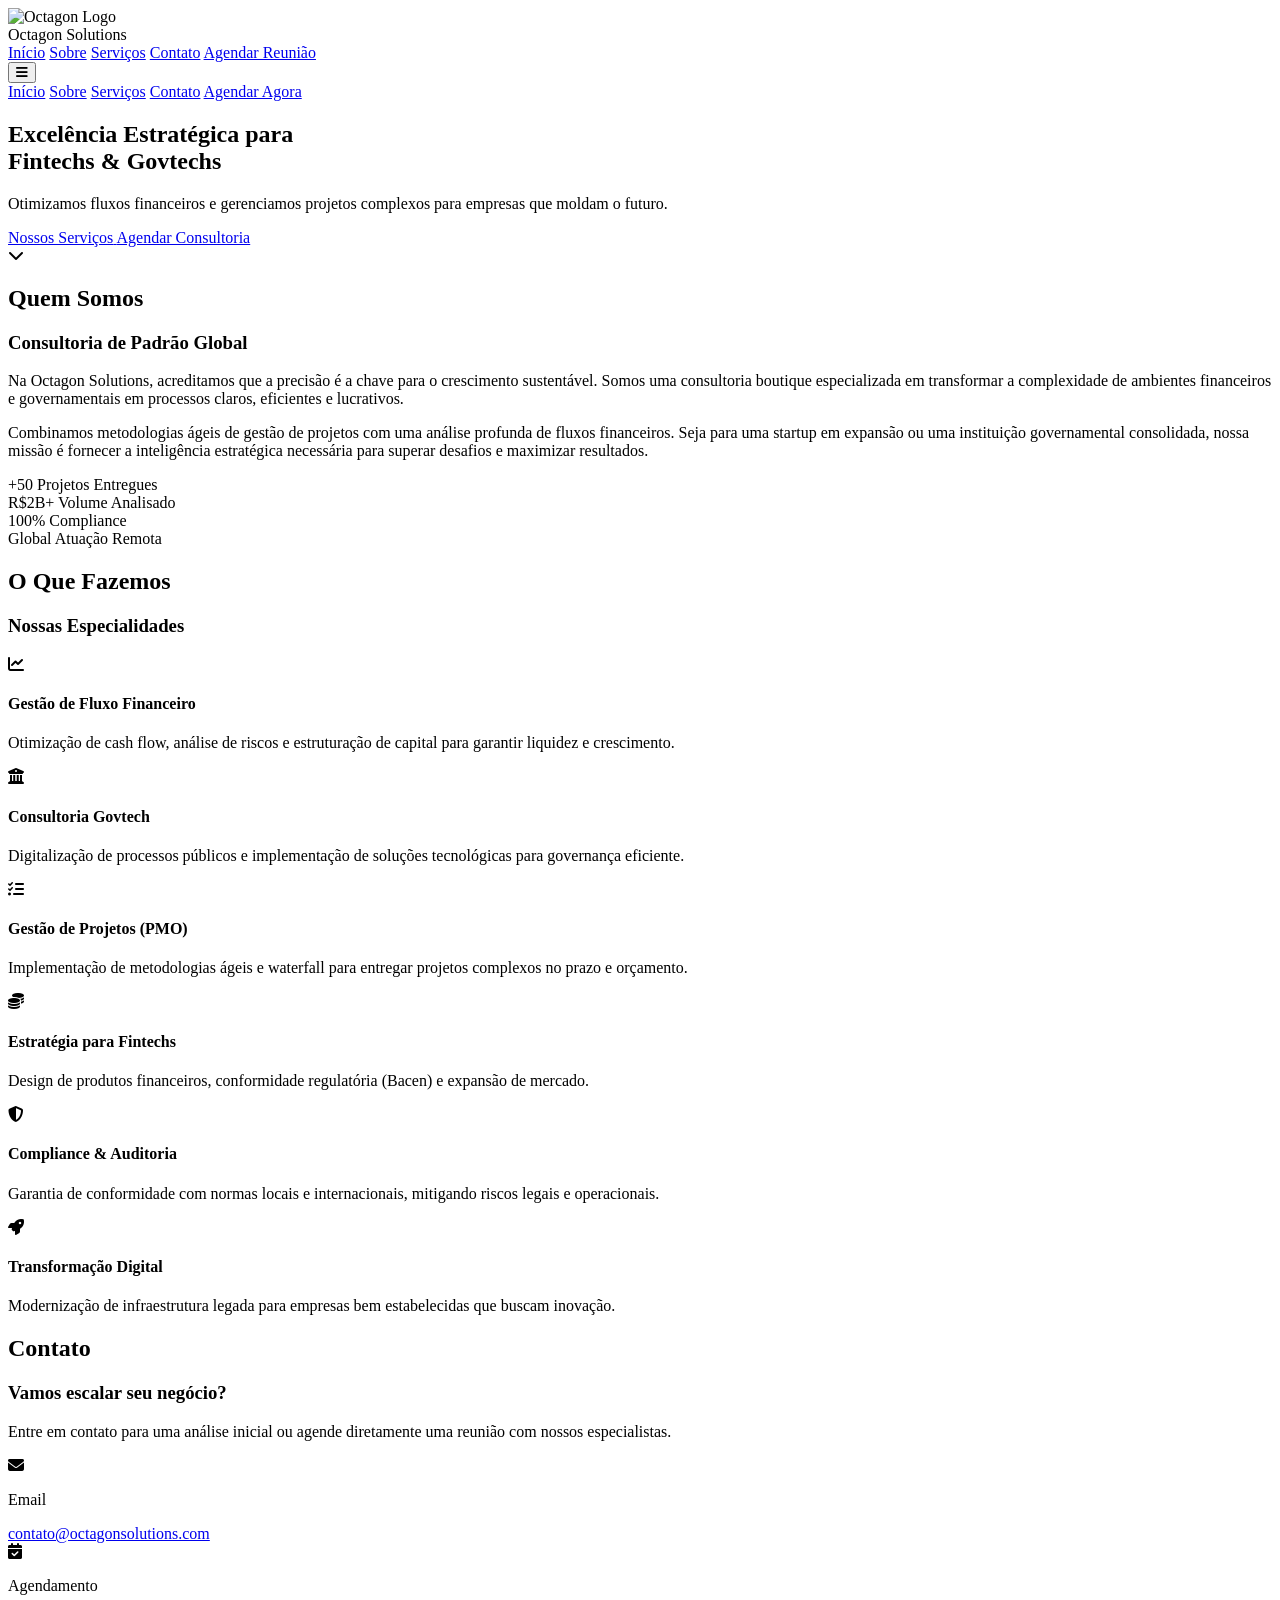
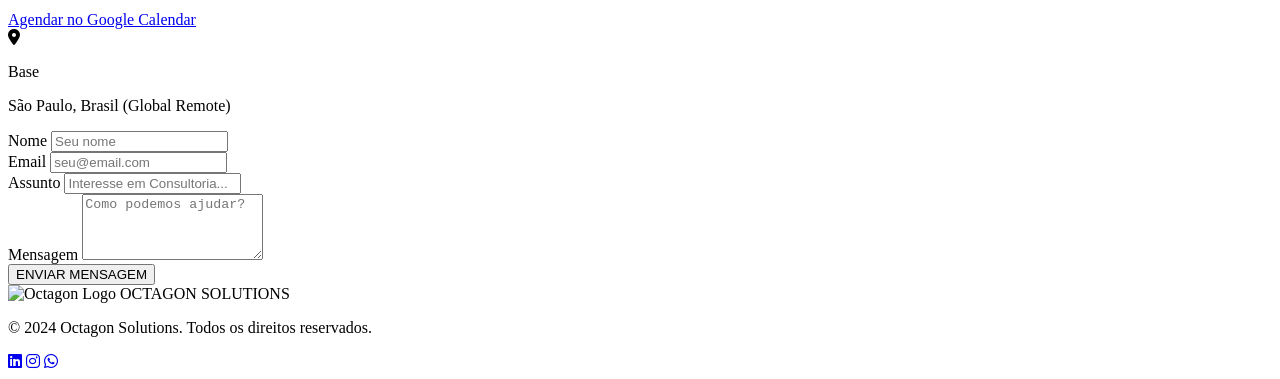
==== index.html @ 490d66a2 "feat: Initial commit - Octagon Solutions Premium Refactor" ====
<!DOCTYPE html>
<html lang="pt-br" class="scroll-smooth">

<head>
    <meta charset="UTF-8">
    <meta name="viewport" content="width=device-width, initial-scale=1.0">
    <meta name="description"
        content="Octagon Solutions - Consultoria de Elite para Fintechs e Govtechs. Otimização de fluxos financeiros e gestão de projetos complexos.">
    <meta name="theme-color" content="#Cca348">

    <title>Octagon Solutions | Consultoria de Elite</title>

    <!-- Fonts -->
    <link rel="preconnect" href="https://fonts.googleapis.com">
    <link rel="preconnect" href="https://fonts.gstatic.com" crossorigin>
    <link href="https://fonts.googleapis.com/css2?family=Inter:wght@300;400;500;600;700&display=swap" rel="stylesheet">

    <!-- Icons -->
    <link rel="stylesheet" href="https://cdnjs.cloudflare.com/ajax/libs/font-awesome/6.4.0/css/all.min.css">

    <!-- Custom CSS -->
    <link rel="stylesheet" href="style.css">

    <!-- Tailwind Config & Main Script -->
    <script src="https://cdn.tailwindcss.com"></script>
    <script>
        tailwind.config = {
            theme: {
                extend: {
                    colors: {
                        'brand-gold': '#Cca348',
                        'brand-gold-dark': '#997b36',
                        'brand-black': '#050505',
                        'brand-dark': '#121212',
                        'brand-gray': '#F3F4F6',
                    },
                    fontFamily: {
                        sans: ['Inter', 'sans-serif'],
                    },
                    backgroundImage: {
                        'octagon-pattern': "url(\"data:image/svg+xml,%3Csvg width='60' height='60' viewBox='0 0 60 60' xmlns='http://www.w3.org/2000/svg'%3E%3Cg fill='none' fill-rule='evenodd'%3E%3Cg fill='%23Cca348' fill-opacity='0.05'%3E%3Cpath d='M36 34v-4h-2v4h-4v2h4v4h2v-4h4v-2h-4zm0-30V0h-2v4h-4v2h4v4h2V6h4V4h-4zM6 34v-4H4v4H0v2h4v4h2v-4h4v-2H6zM6 4V0H4v4H0v2h4v4h2V6h4V4H6z'/%3E%3C/g%3E%3C/g%3E%3C/svg%3E\")",
                        'gradient-radial': 'radial-gradient(var(--tw-gradient-stops))',
                    },
                    animation: {
                        'float': 'float 6s ease-in-out infinite',
                    },
                    keyframes: {
                        float: {
                            '0%, 100%': { transform: 'translateY(0)' },
                            '50%': { transform: 'translateY(-20px)' },
                        }
                    }
                }
            }
        }
    </script>
    <script src="script.js"></script>
</head>

<body class="font-sans text-gray-800 antialiased selection:bg-brand-gold selection:text-white bg-brand-black">

    <!-- Navigation -->
    <nav
        class="fixed w-full z-50 bg-brand-black/95 backdrop-blur-sm border-b border-white/10 transition-all duration-300">
        <div class="max-w-7xl mx-auto px-4 sm:px-6 lg:px-8">
            <div class="flex justify-between items-center h-20">
                <!-- Logo -->
                <div class="flex-shrink-0 flex items-center gap-3 group cursor-pointer">
                    <img src="https://i.ibb.co/TDycYHwD/icon.png" alt="Octagon Logo"
                        class="h-10 w-auto transition-transform duration-300 group-hover:rotate-12">
                    <div class="flex flex-col">
                        <span class="text-white font-bold text-xl tracking-wider uppercase">Octagon</span>
                        <span class="text-brand-gold text-xs tracking-[0.3em] uppercase">Solutions</span>
                    </div>
                </div>

                <!-- Desktop Menu -->
                <div class="hidden md:flex items-center space-x-8">
                    <a href="#home"
                        class="text-gray-300 hover:text-brand-gold transition-colors text-sm font-medium uppercase tracking-wide">Início</a>
                    <a href="#about"
                        class="text-gray-300 hover:text-brand-gold transition-colors text-sm font-medium uppercase tracking-wide">Sobre</a>
                    <a href="#services"
                        class="text-gray-300 hover:text-brand-gold transition-colors text-sm font-medium uppercase tracking-wide">Serviços</a>
                    <a href="#contact"
                        class="text-gray-300 hover:text-brand-gold transition-colors text-sm font-medium uppercase tracking-wide">Contato</a>

                    <a href="https://calendar.google.com" target="_blank"
                        class="bg-brand-gold hover:bg-white hover:text-brand-black text-brand-black font-bold py-2 px-6 transition-all duration-300 transform hover:-translate-y-0.5 shadow-[0_0_10px_rgba(204,163,72,0.2)]">
                        Agendar Reunião
                    </a>
                </div>

                <!-- Mobile Menu Button -->
                <div class="md:hidden flex items-center">
                    <button id="btn-mobile-menu"
                        class="text-white hover:text-brand-gold focus:outline-none transition-colors">
                        <i class="fa-solid fa-bars text-2xl"></i>
                    </button>
                </div>
            </div>
        </div>

        <!-- Mobile Menu -->
        <div id="mobile-menu"
            class="hidden md:hidden bg-brand-dark border-t border-gray-800 absolute w-full left-0 top-20 shadow-2xl">
            <div class="px-4 pt-4 pb-6 space-y-2">
                <a href="#home"
                    class="block px-3 py-3 text-white hover:text-brand-gold hover:bg-brand-black/50 rounded transition-colors uppercase text-sm tracking-wide">Início</a>
                <a href="#about"
                    class="block px-3 py-3 text-white hover:text-brand-gold hover:bg-brand-black/50 rounded transition-colors uppercase text-sm tracking-wide">Sobre</a>
                <a href="#services"
                    class="block px-3 py-3 text-white hover:text-brand-gold hover:bg-brand-black/50 rounded transition-colors uppercase text-sm tracking-wide">Serviços</a>
                <a href="#contact"
                    class="block px-3 py-3 text-white hover:text-brand-gold hover:bg-brand-black/50 rounded transition-colors uppercase text-sm tracking-wide">Contato</a>
                <a href="https://calendar.google.com"
                    class="block w-full text-center mt-4 bg-brand-gold text-brand-black font-bold py-3 px-4 hover:bg-white transition-colors">Agendar
                    Agora</a>
            </div>
        </div>
    </nav>

    <!-- Hero Section -->
    <section id="home" class="relative h-screen flex items-center justify-center bg-brand-black overflow-hidden">
        <!-- Background Elements -->
        <div class="absolute top-0 right-0 w-1/2 h-full bg-gradient-to-l from-brand-dark to-transparent opacity-60">
        </div>
        <div
            class="absolute -bottom-20 -left-20 w-96 h-96 bg-brand-gold rounded-full opacity-10 blur-[100px] animate-pulse">
        </div>

        <!-- Animated 3D element hint (Abstract) -->
        <div
            class="absolute top-1/4 right-[10%] w-64 h-64 border border-brand-gold/20 rounded-full animate-float hidden lg:block backdrop-blur-sm">
        </div>

        <div class="relative z-10 max-w-7xl mx-auto px-4 sm:px-6 lg:px-8 text-center fade-in-up">
            <h1 class="text-4xl md:text-6xl lg:text-7xl font-bold text-white mb-6 tracking-tight leading-tight">
                Excelência Estratégica para <br>
                <span
                    class="text-transparent bg-clip-text bg-gradient-to-r from-brand-gold via-yellow-200 to-brand-gold">Fintechs
                    & Govtechs</span>
            </h1>
            <p class="mt-4 text-xl text-gray-400 max-w-3xl mx-auto mb-10 font-light fade-in-up delay-100">
                Otimizamos fluxos financeiros e gerenciamos projetos complexos para empresas que moldam o futuro.
            </p>
            <div class="flex flex-col sm:flex-row justify-center gap-4 fade-in-up delay-200">
                <a href="#services"
                    class="group border border-brand-gold text-brand-gold hover:bg-brand-gold hover:text-brand-black py-3 px-8 text-lg font-medium transition-all duration-300">
                    <span class="group-hover:translate-x-1 inline-block transition-transform">Nossos Serviços</span>
                </a>
                <a href="https://calendar.google.com" target="_blank"
                    class="bg-brand-gold text-brand-black hover:bg-white py-3 px-8 text-lg font-bold transition-all duration-300 shadow-[0_0_20px_rgba(204,163,72,0.3)] hover:shadow-[0_0_30px_rgba(204,163,72,0.5)]">
                    Agendar Consultoria
                </a>
            </div>
        </div>

        <div class="absolute bottom-10 left-1/2 transform -translate-x-1/2 animate-bounce text-brand-gold cursor-pointer"
            onclick="document.getElementById('about').scrollIntoView({behavior: 'smooth'})">
            <i class="fa-solid fa-chevron-down text-2xl"></i>
        </div>
    </section>

    <!-- About Section -->
    <section id="about" class="py-24 bg-white relative">
        <!-- Decorative subtle pattern -->
        <div class="absolute top-0 left-0 w-full h-20 bg-gradient-to-b from-brand-black to-transparent opacity-5"></div>

        <div class="max-w-4xl mx-auto px-4 sm:px-6 lg:px-8 text-center">
            <div class="fade-in-up">
                <h2 class="text-brand-gold-dark font-bold tracking-widest uppercase text-sm mb-2">Quem Somos</h2>
                <h3 class="text-3xl md:text-4xl font-bold text-brand-black mb-8">Consultoria de Padrão Global</h3>
                <div class="w-24 h-1.5 bg-brand-gold mx-auto mb-10"></div>
            </div>

            <div class="fade-in-up delay-100 space-y-6">
                <p class="text-lg text-gray-600 leading-relaxed">
                    Na <span class="font-bold text-brand-black">Octagon Solutions</span>, acreditamos que a precisão é a
                    chave para o crescimento sustentável. Somos uma consultoria boutique especializada em transformar a
                    complexidade de ambientes financeiros e governamentais em processos claros, eficientes e lucrativos.
                </p>
                <p class="text-lg text-gray-600 leading-relaxed">
                    Combinamos metodologias ágeis de gestão de projetos com uma análise profunda de fluxos financeiros.
                    Seja para uma startup em expansão ou uma instituição governamental consolidada, nossa missão é
                    fornecer a inteligência estratégica necessária para superar desafios e maximizar resultados.
                </p>
            </div>

            <!-- Trust badges/stats (Added for premium feel) -->
            <div
                class="grid grid-cols-2 md:grid-cols-4 gap-8 mt-16 pt-10 border-t border-gray-100 fade-in-up delay-200">
                <div>
                    <span class="block text-4xl font-bold text-brand-gold">+50</span>
                    <span class="text-xs font-bold text-gray-500 uppercase">Projetos Entregues</span>
                </div>
                <div>
                    <span class="block text-4xl font-bold text-brand-gold">R$2B+</span>
                    <span class="text-xs font-bold text-gray-500 uppercase">Volume Analisado</span>
                </div>
                <div>
                    <span class="block text-4xl font-bold text-brand-gold">100%</span>
                    <span class="text-xs font-bold text-gray-500 uppercase">Compliance</span>
                </div>
                <div>
                    <span class="block text-4xl font-bold text-brand-gold">Global</span>
                    <span class="text-xs font-bold text-gray-500 uppercase">Atuação Remota</span>
                </div>
            </div>
        </div>
    </section>

    <!-- Services Section -->
    <section id="services" class="py-24 bg-brand-dark bg-octagon-pattern">
        <div class="max-w-7xl mx-auto px-4 sm:px-6 lg:px-8">
            <div class="text-center mb-16 fade-in-up">
                <h2 class="text-brand-gold font-bold tracking-widest uppercase text-sm mb-2">O Que Fazemos</h2>
                <h3 class="text-3xl md:text-4xl font-bold text-white">Nossas Especialidades</h3>
            </div>

            <div class="grid grid-cols-1 md:grid-cols-2 lg:grid-cols-3 gap-8">
                <!-- Service Cards -->
                <div
                    class="group bg-brand-black border border-gray-800 hover:border-brand-gold p-8 transition-all duration-300 hover:shadow-xl hover:shadow-brand-gold/10 fade-in-up delay-100">
                    <div class="flex items-start gap-6">
                        <div class="text-brand-gold text-3xl group-hover:scale-110 transition-transform duration-300">
                            <i class="fa-solid fa-chart-line"></i>
                        </div>
                        <div>
                            <h4 class="text-xl font-bold text-white mb-2 group-hover:text-brand-gold transition-colors">
                                Gestão de Fluxo Financeiro</h4>
                            <p class="text-gray-400 text-sm leading-relaxed">Otimização de cash flow, análise de riscos
                                e estruturação de capital para garantir liquidez e crescimento.</p>
                        </div>
                    </div>
                </div>

                <div
                    class="group bg-brand-black border border-gray-800 hover:border-brand-gold p-8 transition-all duration-300 hover:shadow-xl hover:shadow-brand-gold/10 fade-in-up delay-100">
                    <div class="flex items-start gap-6">
                        <div class="text-brand-gold text-3xl group-hover:scale-110 transition-transform duration-300">
                            <i class="fa-solid fa-building-columns"></i>
                        </div>
                        <div>
                            <h4 class="text-xl font-bold text-white mb-2 group-hover:text-brand-gold transition-colors">
                                Consultoria Govtech</h4>
                            <p class="text-gray-400 text-sm leading-relaxed">Digitalização de processos públicos e
                                implementação de soluções tecnológicas para governança eficiente.</p>
                        </div>
                    </div>
                </div>

                <div
                    class="group bg-brand-black border border-gray-800 hover:border-brand-gold p-8 transition-all duration-300 hover:shadow-xl hover:shadow-brand-gold/10 fade-in-up delay-200">
                    <div class="flex items-start gap-6">
                        <div class="text-brand-gold text-3xl group-hover:scale-110 transition-transform duration-300">
                            <i class="fa-solid fa-list-check"></i>
                        </div>
                        <div>
                            <h4 class="text-xl font-bold text-white mb-2 group-hover:text-brand-gold transition-colors">
                                Gestão de Projetos (PMO)</h4>
                            <p class="text-gray-400 text-sm leading-relaxed">Implementação de metodologias ágeis e
                                waterfall para entregar projetos complexos no prazo e orçamento.</p>
                        </div>
                    </div>
                </div>

                <div
                    class="group bg-brand-black border border-gray-800 hover:border-brand-gold p-8 transition-all duration-300 hover:shadow-xl hover:shadow-brand-gold/10 fade-in-up delay-200">
                    <div class="flex items-start gap-6">
                        <div class="text-brand-gold text-3xl group-hover:scale-110 transition-transform duration-300">
                            <i class="fa-solid fa-coins"></i>
                        </div>
                        <div>
                            <h4 class="text-xl font-bold text-white mb-2 group-hover:text-brand-gold transition-colors">
                                Estratégia para Fintechs</h4>
                            <p class="text-gray-400 text-sm leading-relaxed">Design de produtos financeiros,
                                conformidade regulatória (Bacen) e expansão de mercado.</p>
                        </div>
                    </div>
                </div>

                <div
                    class="group bg-brand-black border border-gray-800 hover:border-brand-gold p-8 transition-all duration-300 hover:shadow-xl hover:shadow-brand-gold/10 fade-in-up delay-300">
                    <div class="flex items-start gap-6">
                        <div class="text-brand-gold text-3xl group-hover:scale-110 transition-transform duration-300">
                            <i class="fa-solid fa-shield-halved"></i>
                        </div>
                        <div>
                            <h4 class="text-xl font-bold text-white mb-2 group-hover:text-brand-gold transition-colors">
                                Compliance & Auditoria</h4>
                            <p class="text-gray-400 text-sm leading-relaxed">Garantia de conformidade com normas locais
                                e internacionais, mitigando riscos legais e operacionais.</p>
                        </div>
                    </div>
                </div>

                <div
                    class="group bg-brand-black border border-gray-800 hover:border-brand-gold p-8 transition-all duration-300 hover:shadow-xl hover:shadow-brand-gold/10 fade-in-up delay-300">
                    <div class="flex items-start gap-6">
                        <div class="text-brand-gold text-3xl group-hover:scale-110 transition-transform duration-300">
                            <i class="fa-solid fa-rocket"></i>
                        </div>
                        <div>
                            <h4 class="text-xl font-bold text-white mb-2 group-hover:text-brand-gold transition-colors">
                                Transformação Digital</h4>
                            <p class="text-gray-400 text-sm leading-relaxed">Modernização de infraestrutura legada para
                                empresas bem estabelecidas que buscam inovação.</p>
                        </div>
                    </div>
                </div>
            </div>
        </div>
    </section>

    <!-- Contact Section -->
    <section id="contact" class="py-24 bg-white">
        <div class="max-w-7xl mx-auto px-4 sm:px-6 lg:px-8">
            <div class="grid grid-cols-1 lg:grid-cols-2 gap-16 items-center">

                <div class="fade-in-up">
                    <h2 class="text-brand-gold-dark font-bold tracking-widest uppercase text-sm mb-2">Contato</h2>
                    <h3 class="text-4xl font-bold text-brand-black mb-6">Vamos escalar seu negócio?</h3>
                    <p class="text-gray-600 mb-8 text-lg">
                        Entre em contato para uma análise inicial ou agende diretamente uma reunião com nossos
                        especialistas.
                    </p>

                    <div class="space-y-8">
                        <div class="flex items-center gap-6 group">
                            <div
                                class="w-14 h-14 bg-brand-gray flex items-center justify-center text-brand-gold rounded-full text-xl group-hover:bg-brand-gold group-hover:text-white transition-colors duration-300">
                                <i class="fa-solid fa-envelope"></i>
                            </div>
                            <div>
                                <p class="text-xs text-gray-500 uppercase font-bold tracking-wide">Email</p>
                                <a href="mailto:contato@octagonsolutions.com"
                                    class="text-brand-black font-medium text-lg hover:text-brand-gold transition-colors">contato@octagonsolutions.com</a>
                            </div>
                        </div>

                        <div class="flex items-center gap-6 group">
                            <div
                                class="w-14 h-14 bg-brand-gray flex items-center justify-center text-brand-gold rounded-full text-xl group-hover:bg-brand-gold group-hover:text-white transition-colors duration-300">
                                <i class="fa-solid fa-calendar-check"></i>
                            </div>
                            <div>
                                <p class="text-xs text-gray-500 uppercase font-bold tracking-wide">Agendamento</p>
                                <a href="https://calendar.google.com" target="_blank"
                                    class="text-brand-black font-medium text-lg hover:text-brand-gold underline decoration-1 underline-offset-4">Agendar
                                    no Google Calendar</a>
                            </div>
                        </div>

                        <div class="flex items-center gap-6 group">
                            <div
                                class="w-14 h-14 bg-brand-gray flex items-center justify-center text-brand-gold rounded-full text-xl group-hover:bg-brand-gold group-hover:text-white transition-colors duration-300">
                                <i class="fa-solid fa-location-dot"></i>
                            </div>
                            <div>
                                <p class="text-xs text-gray-500 uppercase font-bold tracking-wide">Base</p>
                                <p class="text-brand-black font-medium text-lg">São Paulo, Brasil (Global Remote)</p>
                            </div>
                        </div>
                    </div>
                </div>

                <div class="bg-white p-10 border border-gray-200 shadow-2xl relative fade-in-up delay-200">
                    <div class="absolute -top-4 -right-4 w-20 h-20 bg-brand-gold/20 -z-10"></div>
                    <div class="absolute -bottom-4 -left-4 w-20 h-20 bg-brand-black/10 -z-10"></div>

                    <form onsubmit="event.preventDefault(); alert('Obrigado! Mensagem enviada (Simulação).');">
                        <div class="grid grid-cols-1 md:grid-cols-2 gap-6 mb-6">
                            <div>
                                <label
                                    class="block text-xs font-bold text-gray-500 uppercase mb-2 tracking-wide">Nome</label>
                                <input type="text"
                                    class="w-full bg-gray-50 border border-gray-200 p-4 text-gray-900 focus:outline-none focus:border-brand-gold focus:bg-white transition-all"
                                    placeholder="Seu nome" required>
                            </div>
                            <div>
                                <label
                                    class="block text-xs font-bold text-gray-500 uppercase mb-2 tracking-wide">Email</label>
                                <input type="email"
                                    class="w-full bg-gray-50 border border-gray-200 p-4 text-gray-900 focus:outline-none focus:border-brand-gold focus:bg-white transition-all"
                                    placeholder="seu@email.com" required>
                            </div>
                        </div>
                        <div class="mb-6">
                            <label
                                class="block text-xs font-bold text-gray-500 uppercase mb-2 tracking-wide">Assunto</label>
                            <input type="text"
                                class="w-full bg-gray-50 border border-gray-200 p-4 text-gray-900 focus:outline-none focus:border-brand-gold focus:bg-white transition-all"
                                placeholder="Interesse em Consultoria..." required>
                        </div>
                        <div class="mb-8">
                            <label
                                class="block text-xs font-bold text-gray-500 uppercase mb-2 tracking-wide">Mensagem</label>
                            <textarea rows="4"
                                class="w-full bg-gray-50 border border-gray-200 p-4 text-gray-900 focus:outline-none focus:border-brand-gold focus:bg-white transition-all"
                                placeholder="Como podemos ajudar?" required></textarea>
                        </div>
                        <button type="submit"
                            class="w-full bg-brand-black text-white font-bold py-4 hover:bg-brand-gold hover:text-brand-black transition-all duration-300 tracking-wider shadow-lg">
                            ENVIAR MENSAGEM
                        </button>
                    </form>
                </div>
            </div>
        </div>
    </section>

    <!-- Footer -->
    <footer class="bg-brand-black text-white border-t border-gray-800 py-12">
        <div
            class="max-w-7xl mx-auto px-4 sm:px-6 lg:px-8 flex flex-col md:flex-row justify-between items-center gap-8">
            <div class="flex items-center gap-3">
                <img src="https://i.ibb.co/TDycYHwD/icon.png" alt="Octagon Logo" class="h-6 w-auto">
                <span class="font-bold tracking-widest text-lg">OCTAGON SOLUTIONS</span>
            </div>

            <p class="text-gray-500 text-sm text-center md:text-left">
                &copy; 2024 Octagon Solutions. Todos os direitos reservados.
            </p>

            <div class="flex space-x-8">
                <a href="#"
                    class="text-gray-400 hover:text-brand-gold transition-colors transform hover:-translate-y-1 duration-300"><i
                        class="fa-brands fa-linkedin text-2xl"></i></a>
                <a href="#"
                    class="text-gray-400 hover:text-brand-gold transition-colors transform hover:-translate-y-1 duration-300"><i
                        class="fa-brands fa-instagram text-2xl"></i></a>
                <a href="#"
                    class="text-gray-400 hover:text-brand-gold transition-colors transform hover:-translate-y-1 duration-300"><i
                        class="fa-brands fa-whatsapp text-2xl"></i></a>
            </div>
        </div>
    </footer>

</body>

</html>
---- style.css ----
/* Octagon Solutions - Custom Styles */

/* Smooth Scrolling is handled by HTML class, but ensuring it here too */
html {
    scroll-behavior: smooth;
}

/* Custom Octagon Clip Path */
.octagon-clip {
    clip-path: polygon(30% 0%, 70% 0%, 100% 30%, 100% 70%, 70% 100%, 30% 100%, 0% 70%, 0% 30%);
}

/* Animation Utilities that might not be in standard Tailwind or need custom timings */
.fade-in-up {
    opacity: 0;
    transform: translateY(20px);
    transition: opacity 0.8s ease-out, transform 0.8s ease-out;
}

.fade-in-up.visible {
    opacity: 1;
    transform: translateY(0);
}

/* Delay classes for staggered animations */
.delay-100 { transition-delay: 100ms; }
.delay-200 { transition-delay: 200ms; }
.delay-300 { transition-delay: 300ms; }
.delay-400 { transition-delay: 400ms; }

/* Custom Scrollbar for a premium feel */
::-webkit-scrollbar {
    width: 8px;
}

::-webkit-scrollbar-track {
    background: #050505;
}

::-webkit-scrollbar-thumb {
    background: #333;
    border-radius: 4px;
}

::-webkit-scrollbar-thumb:hover {
    background: #Cca348;
}

/* Octagon Pattern Background Utility (If not using tailwind config for some reason) */
.bg-octagon-pattern-custom {
    background-image: url("data:image/svg+xml,%3Csvg width='60' height='60' viewBox='0 0 60 60' xmlns='http://www.w3.org/2000/svg'%3E%3Cg fill='none' fill-rule='evenodd'%3E%3Cg fill='%23Cca348' fill-opacity='0.05'%3E%3Cpath d='M36 34v-4h-2v4h-4v2h4v4h2v-4h4v-2h-4zm0-30V0h-2v4h-4v2h4v4h2V6h4V4h-4zM6 34v-4H4v4H0v2h4v4h2v-4h4v-2H6zM6 4V0H4v4H0v2h4v4h2V6h4V4H6z'/%3E%3C/g%3E%3C/g%3E%3C/svg%3E");
}
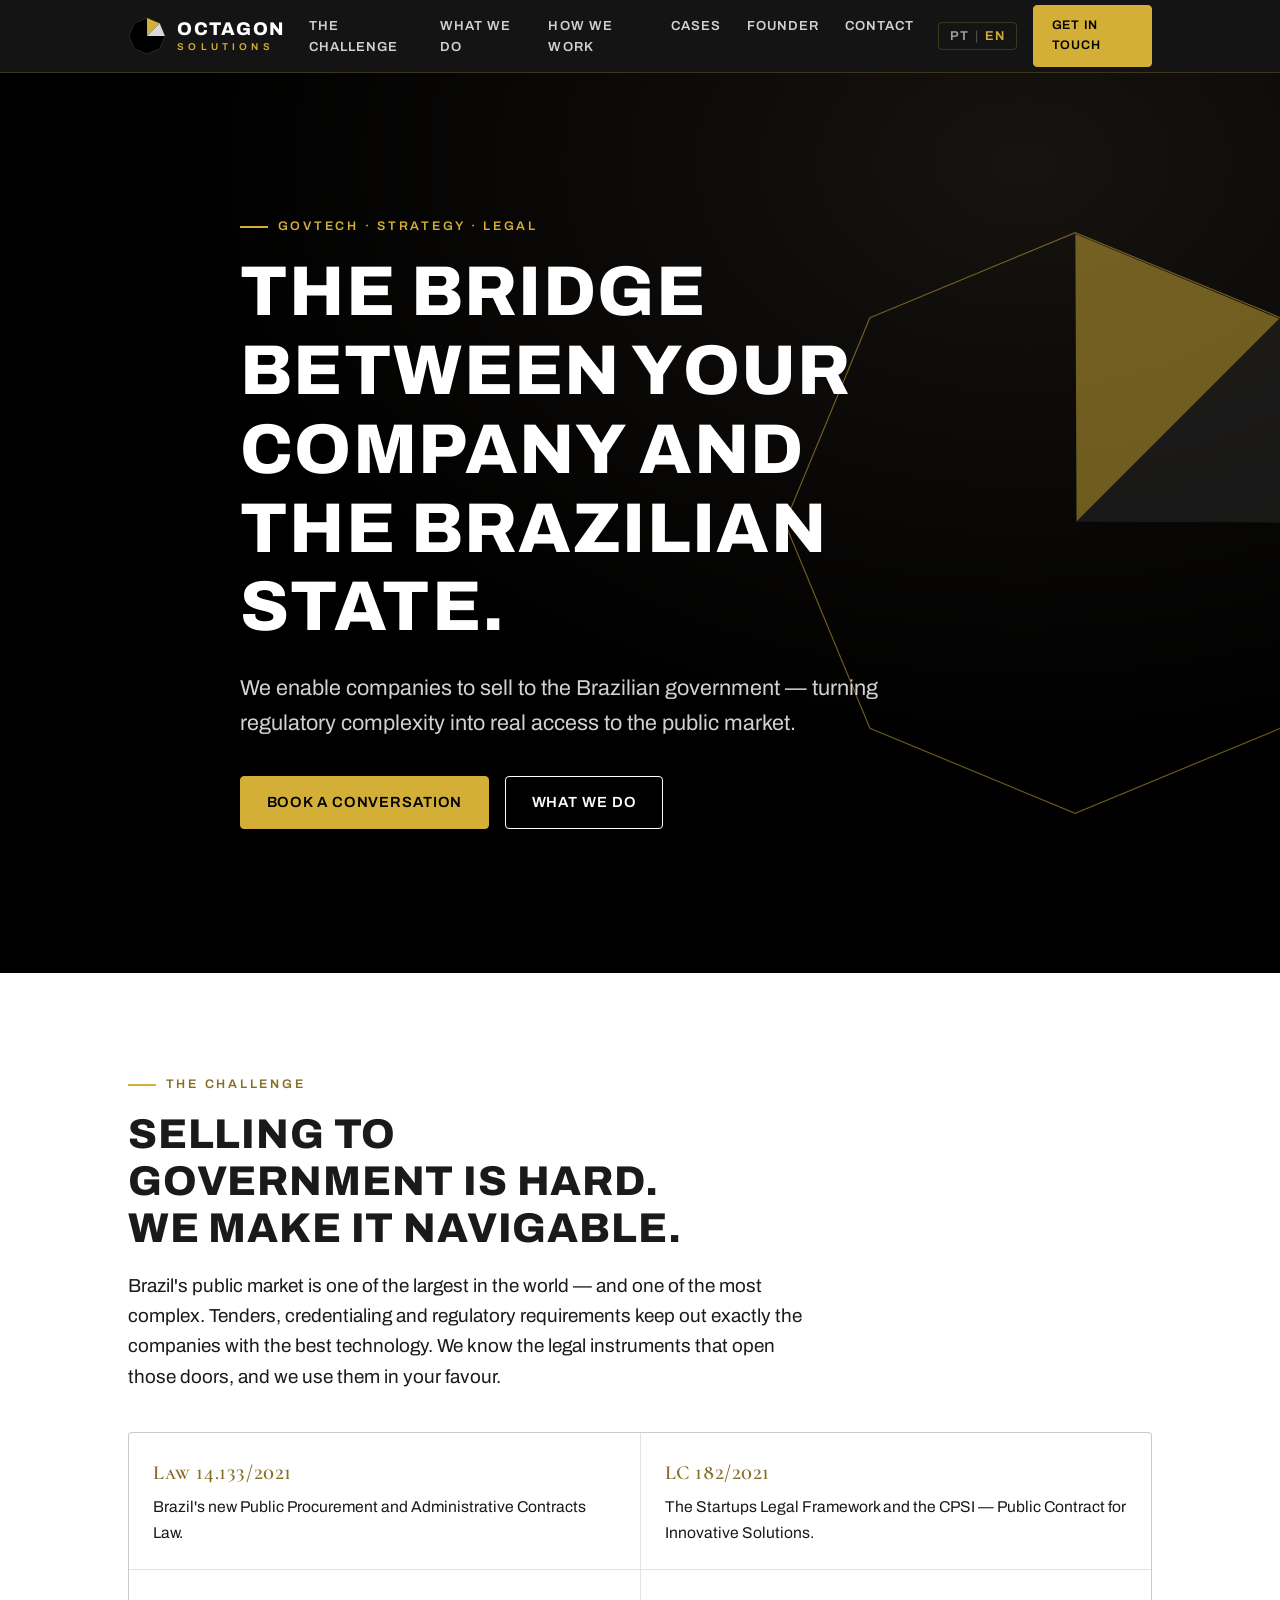
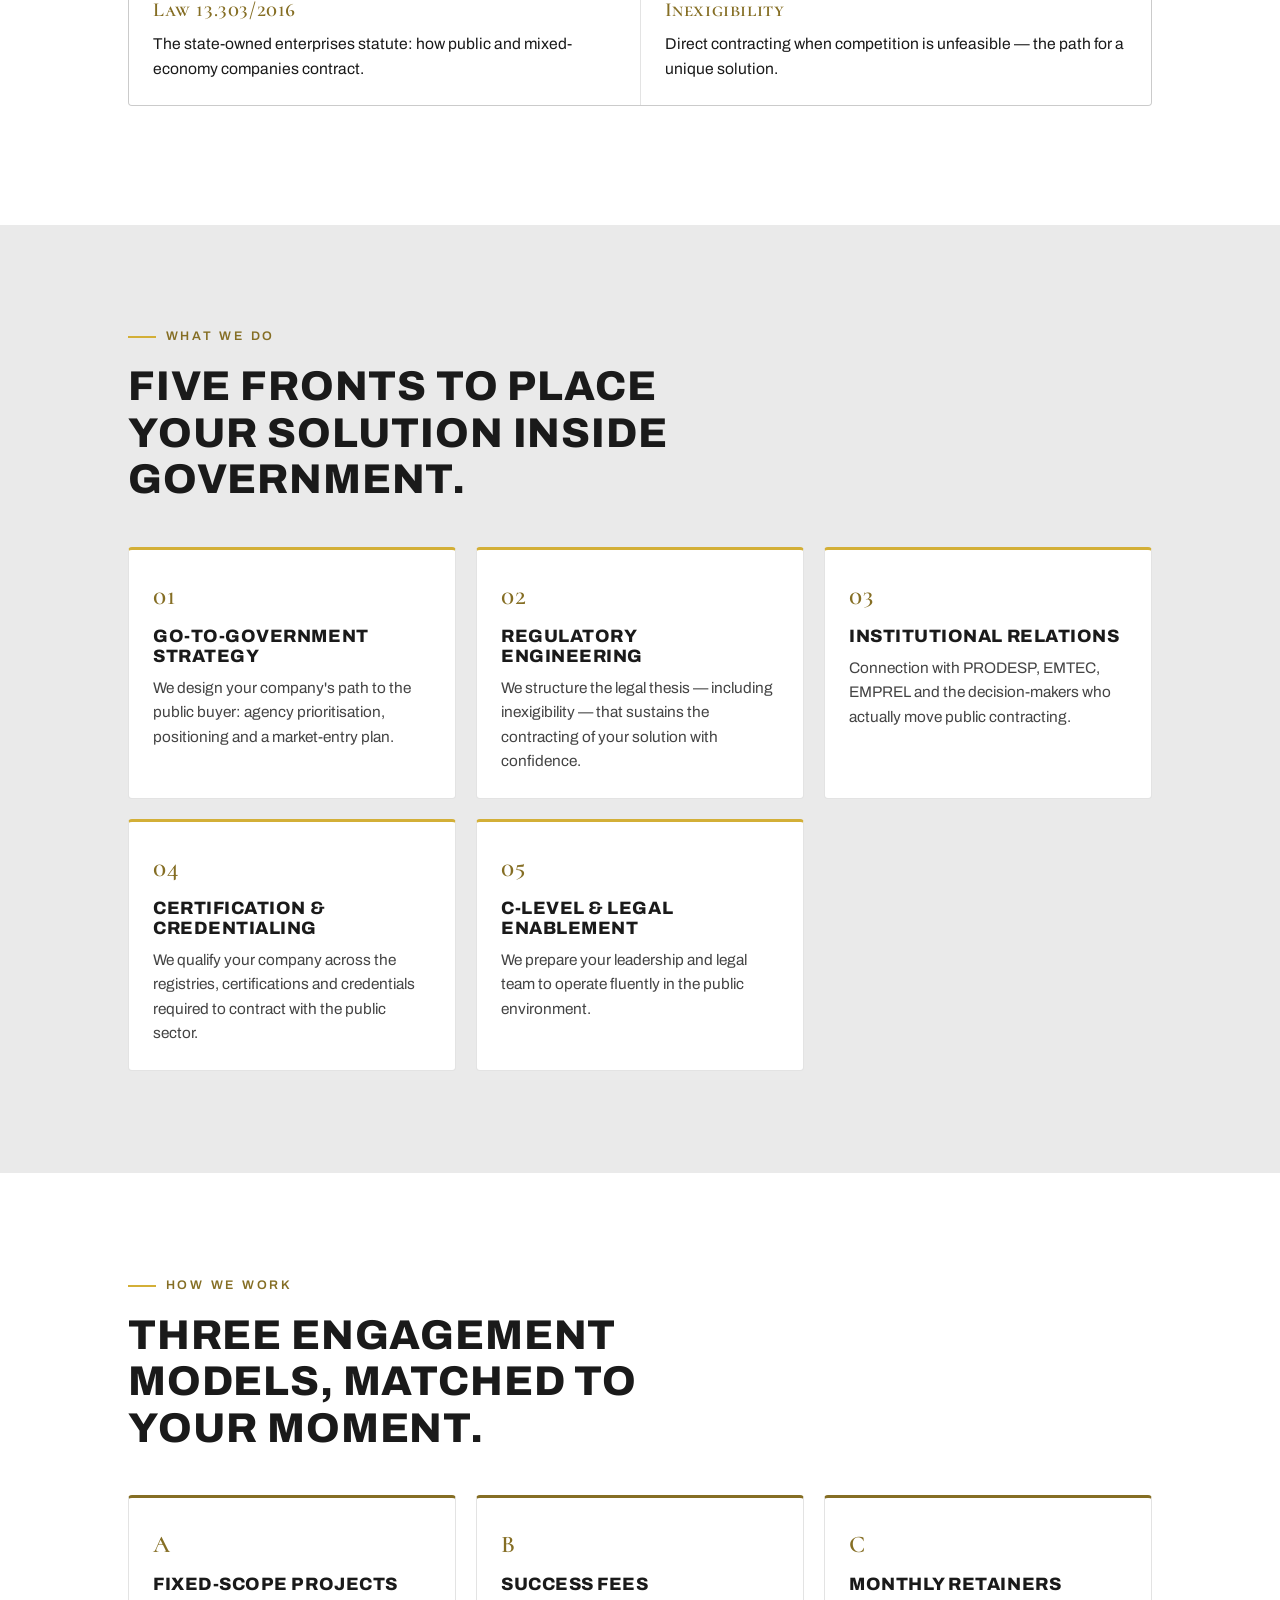
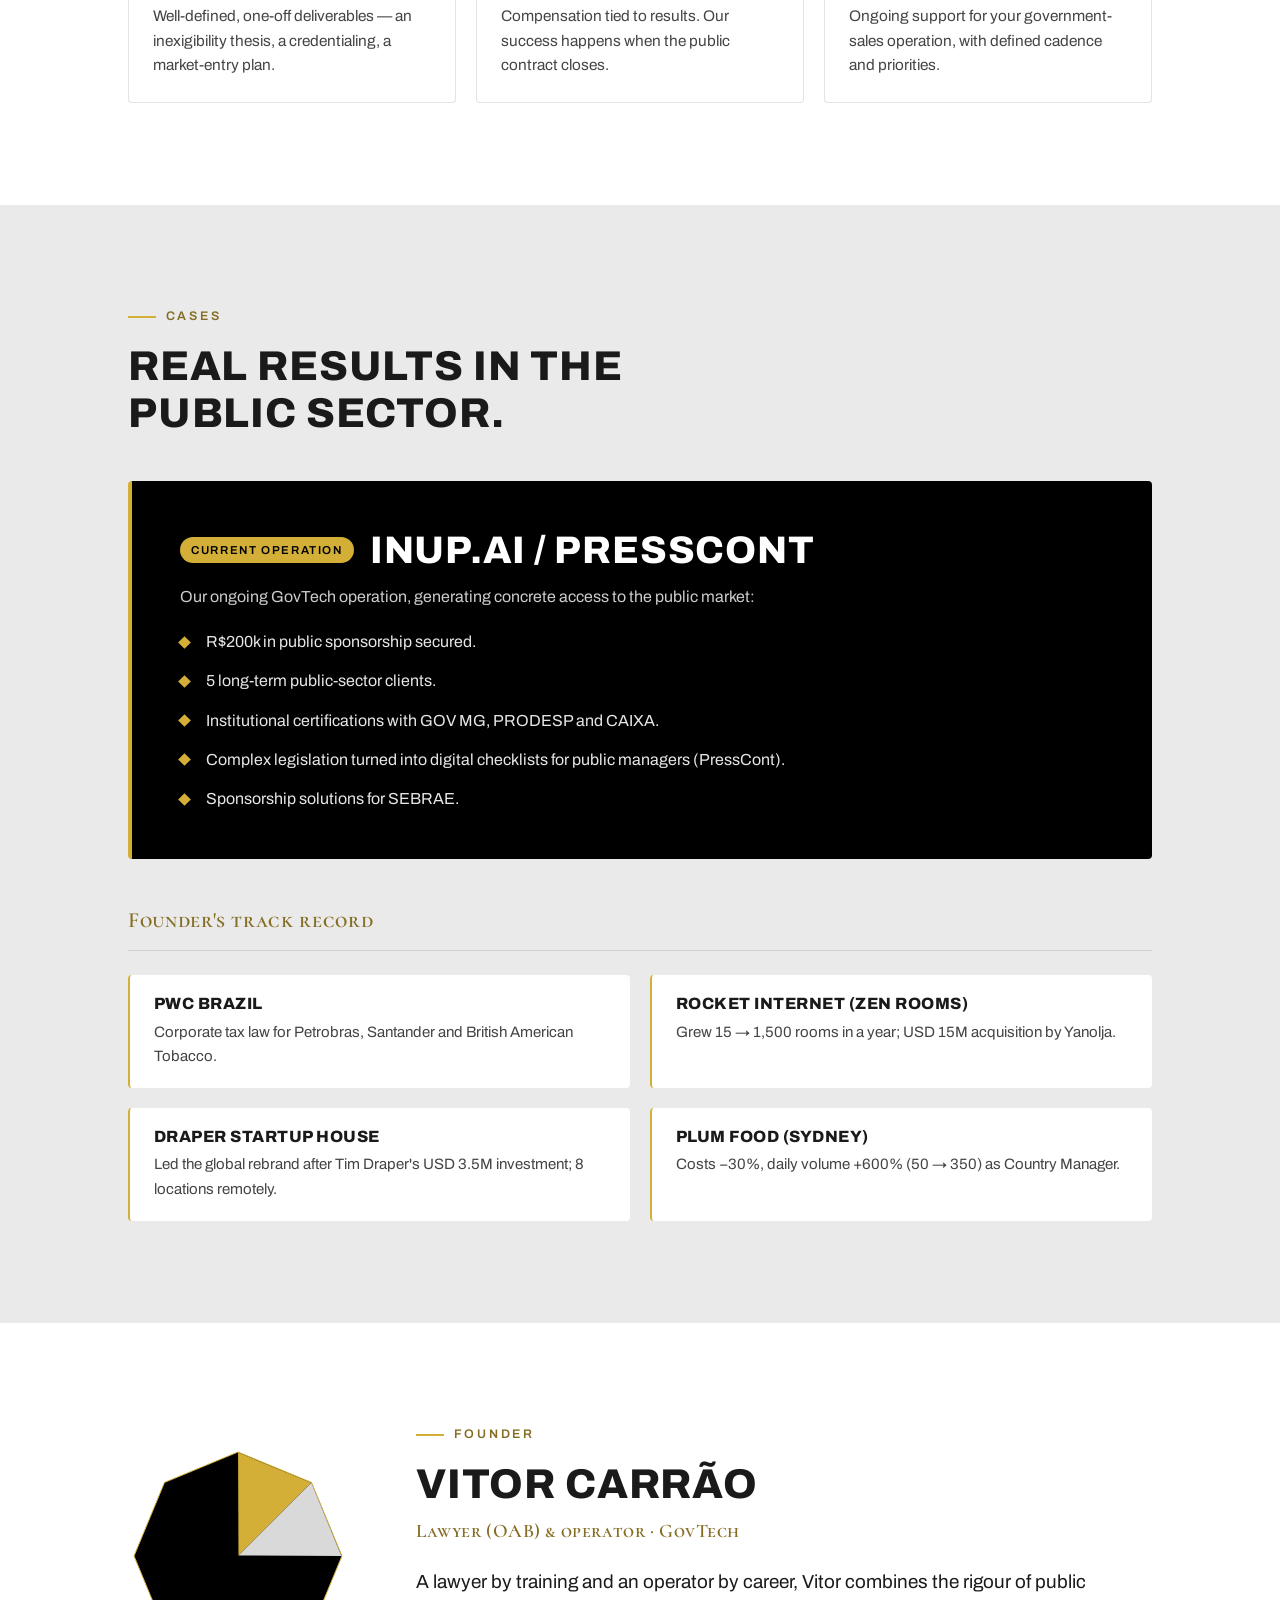
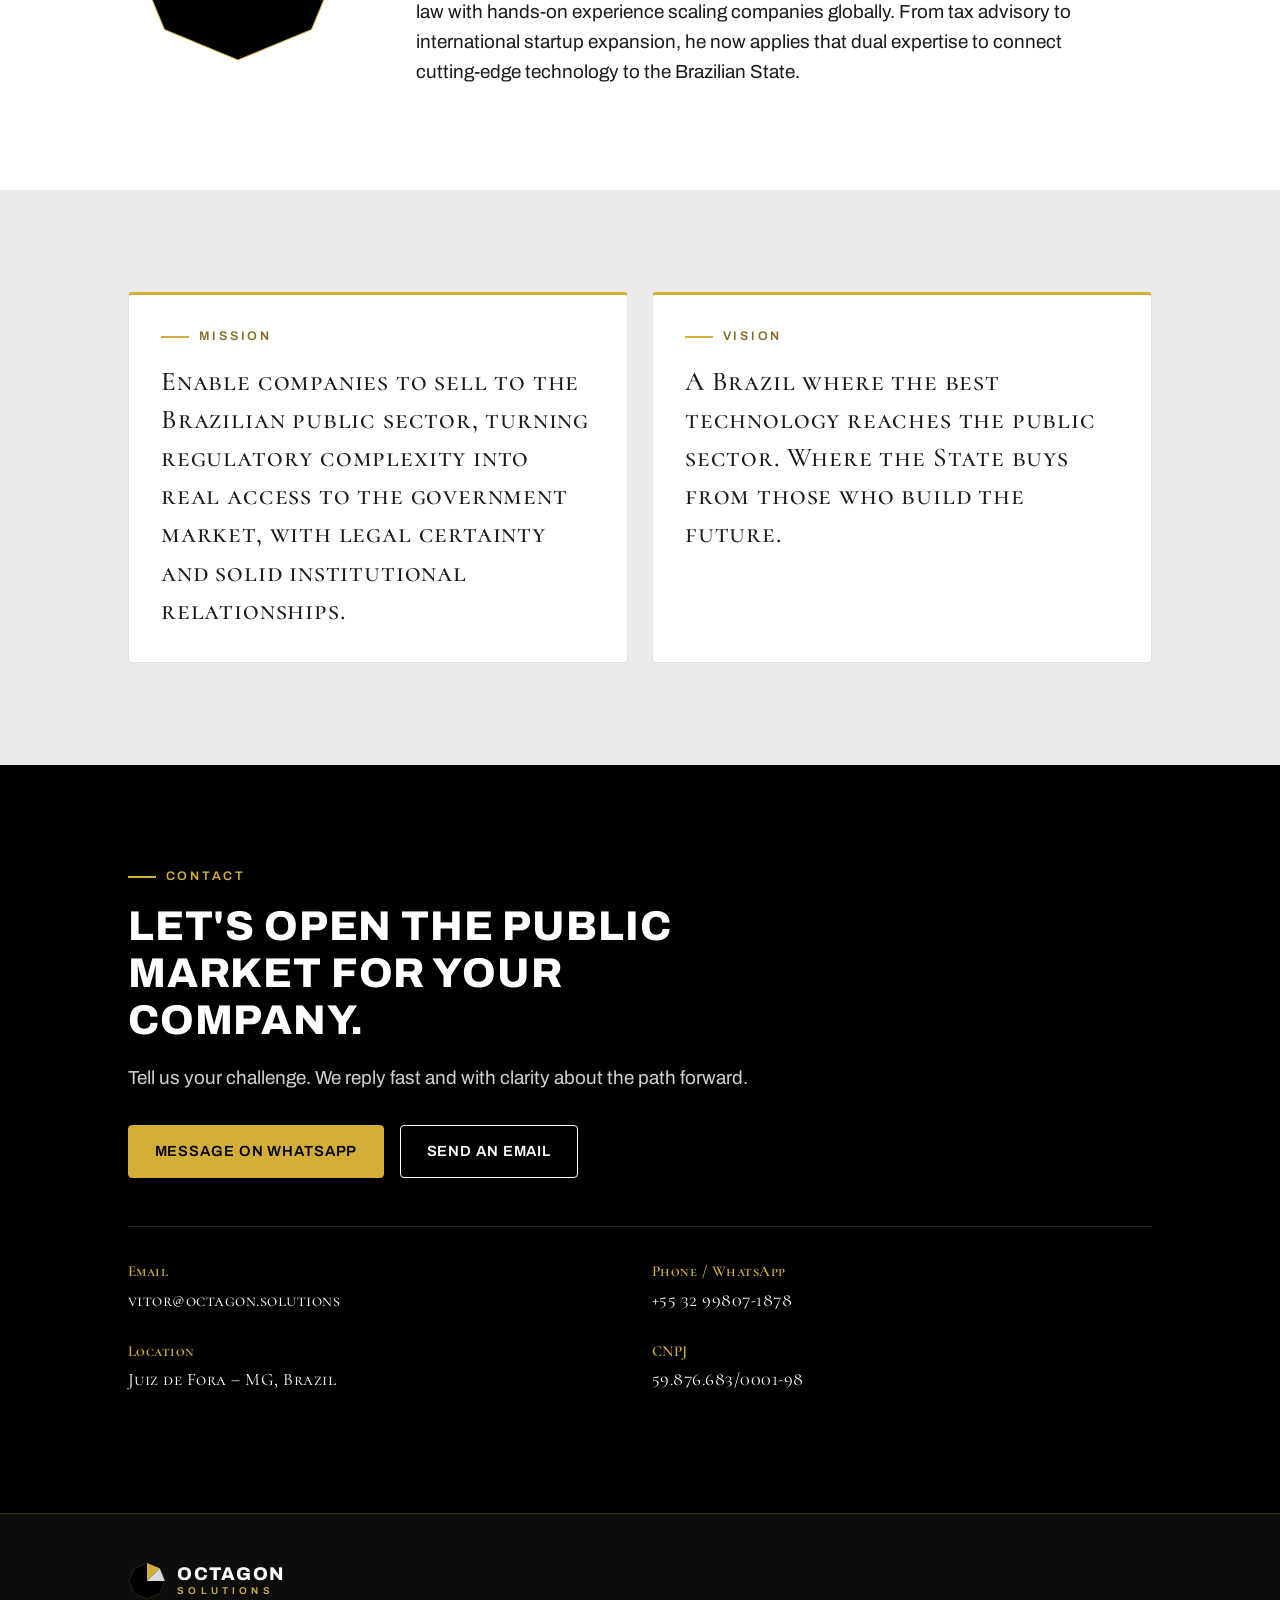
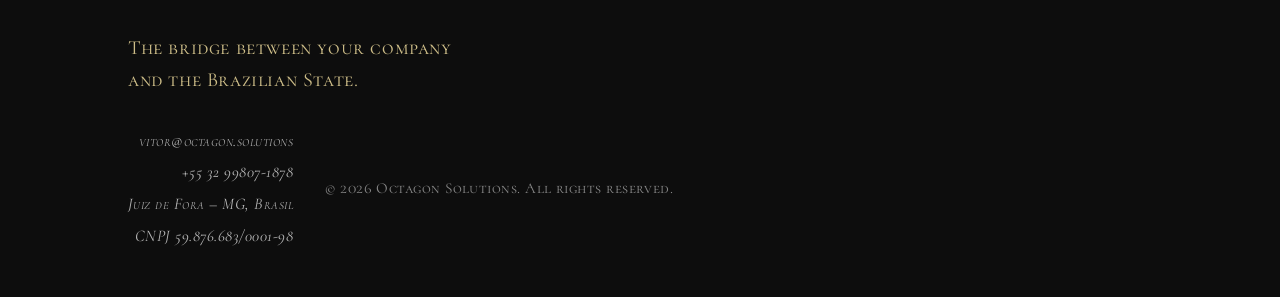
==== commit 1f63be59: "feat: rebuild site as bilingual PWA with real brand logo Replace the placeholder single-file site wi" ====
--- a/index.html
+++ b/index.html
@@ -1,442 +1,420 @@
 <!DOCTYPE html>
-<html lang="pt-br" class="scroll-smooth">
-
+<!--
+  Octagon Solutions — single-page bilingual marketing site.
+  Plain HTML5 + CSS + vanilla JS. No build step: open this file to run.
+  Default language is Portuguese-BR; the header toggle switches to English.
+  Text nodes carry `data-i18n` keys resolved from js/i18n.js by js/main.js.
+-->
+<html lang="pt-BR">
 <head>
-    <meta charset="UTF-8">
-    <meta name="viewport" content="width=device-width, initial-scale=1.0">
-    <meta name="description"
-        content="Octagon Solutions - Consultoria de Elite para Fintechs e Govtechs. Otimização de fluxos financeiros e gestão de projetos complexos.">
-    <meta name="theme-color" content="#Cca348">
-
-    <title>Octagon Solutions | Consultoria de Elite</title>
-
-    <!-- Fonts -->
-    <link rel="preconnect" href="https://fonts.googleapis.com">
-    <link rel="preconnect" href="https://fonts.gstatic.com" crossorigin>
-    <link href="https://fonts.googleapis.com/css2?family=Inter:wght@300;400;500;600;700&display=swap" rel="stylesheet">
-
-    <!-- Icons -->
-    <link rel="stylesheet" href="https://cdnjs.cloudflare.com/ajax/libs/font-awesome/6.4.0/css/all.min.css">
-
-    <!-- Custom CSS -->
-    <link rel="stylesheet" href="style.css">
-
-    <!-- Tailwind Config & Main Script -->
-    <script src="https://cdn.tailwindcss.com"></script>
-    <script>
-        tailwind.config = {
-            theme: {
-                extend: {
-                    colors: {
-                        'brand-gold': '#Cca348',
-                        'brand-gold-dark': '#997b36',
-                        'brand-black': '#050505',
-                        'brand-dark': '#121212',
-                        'brand-gray': '#F3F4F6',
-                    },
-                    fontFamily: {
-                        sans: ['Inter', 'sans-serif'],
-                    },
-                    backgroundImage: {
-                        'octagon-pattern': "url(\"data:image/svg+xml,%3Csvg width='60' height='60' viewBox='0 0 60 60' xmlns='http://www.w3.org/2000/svg'%3E%3Cg fill='none' fill-rule='evenodd'%3E%3Cg fill='%23Cca348' fill-opacity='0.05'%3E%3Cpath d='M36 34v-4h-2v4h-4v2h4v4h2v-4h4v-2h-4zm0-30V0h-2v4h-4v2h4v4h2V6h4V4h-4zM6 34v-4H4v4H0v2h4v4h2v-4h4v-2H6zM6 4V0H4v4H0v2h4v4h2V6h4V4H6z'/%3E%3C/g%3E%3C/g%3E%3C/svg%3E\")",
-                        'gradient-radial': 'radial-gradient(var(--tw-gradient-stops))',
-                    },
-                    animation: {
-                        'float': 'float 6s ease-in-out infinite',
-                    },
-                    keyframes: {
-                        float: {
-                            '0%, 100%': { transform: 'translateY(0)' },
-                            '50%': { transform: 'translateY(-20px)' },
-                        }
-                    }
-                }
-            }
-        }
-    </script>
-    <script src="script.js"></script>
+  <meta charset="UTF-8" />
+  <meta name="viewport" content="width=device-width, initial-scale=1" />
+  <meta name="theme-color" content="#000000" />
+
+  <!-- Google tag (gtag.js) — kept from previous build (property G-JXZ45PVSKP) -->
+  <script async src="https://www.googletagmanager.com/gtag/js?id=G-JXZ45PVSKP"></script>
+  <script>
+    window.dataLayer = window.dataLayer || [];
+    function gtag() { dataLayer.push(arguments); }
+    gtag('js', new Date());
+    gtag('config', 'G-JXZ45PVSKP');
+  </script>
+
+  <!-- SEO: title + description are also updated on language switch -->
+  <title data-i18n="doc.title">Octagon Solutions — A ponte entre a sua empresa e o Estado brasileiro</title>
+  <meta name="description" data-i18n-attr="content" data-i18n="doc.description"
+        content="Habilitamos empresas a vender para o governo brasileiro, transformando a complexidade regulatória em acesso real ao mercado público." />
+  <link rel="canonical" href="https://octagon.solutions/" />
+
+  <!-- Open Graph -->
+  <meta property="og:type" content="website" />
+  <meta property="og:site_name" content="Octagon Solutions" />
+  <meta property="og:title" content="Octagon Solutions — A ponte entre a sua empresa e o Estado brasileiro" />
+  <meta property="og:description" content="Habilitamos empresas a vender para o governo brasileiro, transformando a complexidade regulatória em acesso real ao mercado público." />
+  <meta property="og:url" content="https://octagon.solutions/" />
+  <meta property="og:image" content="https://octagon.solutions/assets/og-image.png" />
+  <meta property="og:image:width" content="1200" />
+  <meta property="og:image:height" content="630" />
+  <meta property="og:locale" content="pt_BR" />
+  <meta property="og:locale:alternate" content="en_US" />
+
+  <!-- Twitter -->
+  <meta name="twitter:card" content="summary_large_image" />
+  <meta name="twitter:title" content="Octagon Solutions" />
+  <meta name="twitter:description" content="A ponte entre a sua empresa e o Estado brasileiro." />
+  <meta name="twitter:image" content="https://octagon.solutions/assets/og-image.png" />
+
+  <!-- Icons + PWA manifest -->
+  <link rel="icon" href="assets/favicon.ico" sizes="any" />
+  <link rel="icon" type="image/svg+xml" href="assets/logo.svg" />
+  <link rel="apple-touch-icon" href="assets/apple-touch-icon.png" />
+  <link rel="manifest" href="manifest.json" />
+
+  <!-- Fonts: Archivo (sans = the company) + Cormorant (serif = the State).
+       Preconnect for performance; the page renders with system fonts first. -->
+  <link rel="preconnect" href="https://fonts.googleapis.com" />
+  <link rel="preconnect" href="https://fonts.gstatic.com" crossorigin />
+  <link href="https://fonts.googleapis.com/css2?family=Archivo:wght@400;600;800&family=Cormorant:ital,wght@0,400;0,500;0,600;1,400&display=swap" rel="stylesheet" />
+
+  <link rel="stylesheet" href="css/styles.css" />
+
+  <!-- JSON-LD: Organization structured data for search engines -->
+  <script type="application/ld+json">
+  {
+    "@context": "https://schema.org",
+    "@type": "Organization",
+    "name": "Octagon Solutions",
+    "url": "https://octagon.solutions",
+    "logo": "https://octagon.solutions/assets/icon-512.png",
+    "image": "https://octagon.solutions/assets/og-image.png",
+    "description": "Consultoria de estratégia, jurídico e relações institucionais que habilita empresas a vender para o governo brasileiro.",
+    "email": "vitor@octagon.solutions",
+    "telephone": "+55-32-99807-1878",
+    "taxID": "59.876.683/0001-98",
+    "foundingDate": "2025",
+    "areaServed": { "@type": "Country", "name": "Brazil" },
+    "address": {
+      "@type": "PostalAddress",
+      "addressLocality": "Juiz de Fora",
+      "addressRegion": "MG",
+      "addressCountry": "BR"
+    },
+    "founder": { "@type": "Person", "name": "Vitor Carrão" },
+    "sameAs": []
+  }
+  </script>
 </head>
 
-<body class="font-sans text-gray-800 antialiased selection:bg-brand-gold selection:text-white bg-brand-black">
-
-    <!-- Navigation -->
-    <nav
-        class="fixed w-full z-50 bg-brand-black/95 backdrop-blur-sm border-b border-white/10 transition-all duration-300">
-        <div class="max-w-7xl mx-auto px-4 sm:px-6 lg:px-8">
-            <div class="flex justify-between items-center h-20">
-                <!-- Logo -->
-                <div class="flex-shrink-0 flex items-center gap-3 group cursor-pointer">
-                    <img src="https://i.ibb.co/TDycYHwD/icon.png" alt="Octagon Logo"
-                        class="h-10 w-auto transition-transform duration-300 group-hover:rotate-12">
-                    <div class="flex flex-col">
-                        <span class="text-white font-bold text-xl tracking-wider uppercase">Octagon</span>
-                        <span class="text-brand-gold text-xs tracking-[0.3em] uppercase">Solutions</span>
-                    </div>
-                </div>
-
-                <!-- Desktop Menu -->
-                <div class="hidden md:flex items-center space-x-8">
-                    <a href="#home"
-                        class="text-gray-300 hover:text-brand-gold transition-colors text-sm font-medium uppercase tracking-wide">Início</a>
-                    <a href="#about"
-                        class="text-gray-300 hover:text-brand-gold transition-colors text-sm font-medium uppercase tracking-wide">Sobre</a>
-                    <a href="#services"
-                        class="text-gray-300 hover:text-brand-gold transition-colors text-sm font-medium uppercase tracking-wide">Serviços</a>
-                    <a href="#contact"
-                        class="text-gray-300 hover:text-brand-gold transition-colors text-sm font-medium uppercase tracking-wide">Contato</a>
-
-                    <a href="https://calendar.google.com" target="_blank"
-                        class="bg-brand-gold hover:bg-white hover:text-brand-black text-brand-black font-bold py-2 px-6 transition-all duration-300 transform hover:-translate-y-0.5 shadow-[0_0_10px_rgba(204,163,72,0.2)]">
-                        Agendar Reunião
-                    </a>
-                </div>
-
-                <!-- Mobile Menu Button -->
-                <div class="md:hidden flex items-center">
-                    <button id="btn-mobile-menu"
-                        class="text-white hover:text-brand-gold focus:outline-none transition-colors">
-                        <i class="fa-solid fa-bars text-2xl"></i>
-                    </button>
-                </div>
-            </div>
-        </div>
-
-        <!-- Mobile Menu -->
-        <div id="mobile-menu"
-            class="hidden md:hidden bg-brand-dark border-t border-gray-800 absolute w-full left-0 top-20 shadow-2xl">
-            <div class="px-4 pt-4 pb-6 space-y-2">
-                <a href="#home"
-                    class="block px-3 py-3 text-white hover:text-brand-gold hover:bg-brand-black/50 rounded transition-colors uppercase text-sm tracking-wide">Início</a>
-                <a href="#about"
-                    class="block px-3 py-3 text-white hover:text-brand-gold hover:bg-brand-black/50 rounded transition-colors uppercase text-sm tracking-wide">Sobre</a>
-                <a href="#services"
-                    class="block px-3 py-3 text-white hover:text-brand-gold hover:bg-brand-black/50 rounded transition-colors uppercase text-sm tracking-wide">Serviços</a>
-                <a href="#contact"
-                    class="block px-3 py-3 text-white hover:text-brand-gold hover:bg-brand-black/50 rounded transition-colors uppercase text-sm tracking-wide">Contato</a>
-                <a href="https://calendar.google.com"
-                    class="block w-full text-center mt-4 bg-brand-gold text-brand-black font-bold py-3 px-4 hover:bg-white transition-colors">Agendar
-                    Agora</a>
-            </div>
-        </div>
-    </nav>
-
-    <!-- Hero Section -->
-    <section id="home" class="relative h-screen flex items-center justify-center bg-brand-black overflow-hidden">
-        <!-- Background Elements -->
-        <div class="absolute top-0 right-0 w-1/2 h-full bg-gradient-to-l from-brand-dark to-transparent opacity-60">
-        </div>
-        <div
-            class="absolute -bottom-20 -left-20 w-96 h-96 bg-brand-gold rounded-full opacity-10 blur-[100px] animate-pulse">
-        </div>
-
-        <!-- Animated 3D element hint (Abstract) -->
-        <div
-            class="absolute top-1/4 right-[10%] w-64 h-64 border border-brand-gold/20 rounded-full animate-float hidden lg:block backdrop-blur-sm">
-        </div>
-
-        <div class="relative z-10 max-w-7xl mx-auto px-4 sm:px-6 lg:px-8 text-center fade-in-up">
-            <h1 class="text-4xl md:text-6xl lg:text-7xl font-bold text-white mb-6 tracking-tight leading-tight">
-                Excelência Estratégica para <br>
-                <span
-                    class="text-transparent bg-clip-text bg-gradient-to-r from-brand-gold via-yellow-200 to-brand-gold">Fintechs
-                    & Govtechs</span>
-            </h1>
-            <p class="mt-4 text-xl text-gray-400 max-w-3xl mx-auto mb-10 font-light fade-in-up delay-100">
-                Otimizamos fluxos financeiros e gerenciamos projetos complexos para empresas que moldam o futuro.
-            </p>
-            <div class="flex flex-col sm:flex-row justify-center gap-4 fade-in-up delay-200">
-                <a href="#services"
-                    class="group border border-brand-gold text-brand-gold hover:bg-brand-gold hover:text-brand-black py-3 px-8 text-lg font-medium transition-all duration-300">
-                    <span class="group-hover:translate-x-1 inline-block transition-transform">Nossos Serviços</span>
-                </a>
-                <a href="https://calendar.google.com" target="_blank"
-                    class="bg-brand-gold text-brand-black hover:bg-white py-3 px-8 text-lg font-bold transition-all duration-300 shadow-[0_0_20px_rgba(204,163,72,0.3)] hover:shadow-[0_0_30px_rgba(204,163,72,0.5)]">
-                    Agendar Consultoria
-                </a>
-            </div>
-        </div>
-
-        <div class="absolute bottom-10 left-1/2 transform -translate-x-1/2 animate-bounce text-brand-gold cursor-pointer"
-            onclick="document.getElementById('about').scrollIntoView({behavior: 'smooth'})">
-            <i class="fa-solid fa-chevron-down text-2xl"></i>
-        </div>
-    </section>
-
-    <!-- About Section -->
-    <section id="about" class="py-24 bg-white relative">
-        <!-- Decorative subtle pattern -->
-        <div class="absolute top-0 left-0 w-full h-20 bg-gradient-to-b from-brand-black to-transparent opacity-5"></div>
-
-        <div class="max-w-4xl mx-auto px-4 sm:px-6 lg:px-8 text-center">
-            <div class="fade-in-up">
-                <h2 class="text-brand-gold-dark font-bold tracking-widest uppercase text-sm mb-2">Quem Somos</h2>
-                <h3 class="text-3xl md:text-4xl font-bold text-brand-black mb-8">Consultoria de Padrão Global</h3>
-                <div class="w-24 h-1.5 bg-brand-gold mx-auto mb-10"></div>
-            </div>
-
-            <div class="fade-in-up delay-100 space-y-6">
-                <p class="text-lg text-gray-600 leading-relaxed">
-                    Na <span class="font-bold text-brand-black">Octagon Solutions</span>, acreditamos que a precisão é a
-                    chave para o crescimento sustentável. Somos uma consultoria boutique especializada em transformar a
-                    complexidade de ambientes financeiros e governamentais em processos claros, eficientes e lucrativos.
-                </p>
-                <p class="text-lg text-gray-600 leading-relaxed">
-                    Combinamos metodologias ágeis de gestão de projetos com uma análise profunda de fluxos financeiros.
-                    Seja para uma startup em expansão ou uma instituição governamental consolidada, nossa missão é
-                    fornecer a inteligência estratégica necessária para superar desafios e maximizar resultados.
-                </p>
-            </div>
-
-            <!-- Trust badges/stats (Added for premium feel) -->
-            <div
-                class="grid grid-cols-2 md:grid-cols-4 gap-8 mt-16 pt-10 border-t border-gray-100 fade-in-up delay-200">
-                <div>
-                    <span class="block text-4xl font-bold text-brand-gold">+50</span>
-                    <span class="text-xs font-bold text-gray-500 uppercase">Projetos Entregues</span>
-                </div>
-                <div>
-                    <span class="block text-4xl font-bold text-brand-gold">R$2B+</span>
-                    <span class="text-xs font-bold text-gray-500 uppercase">Volume Analisado</span>
-                </div>
-                <div>
-                    <span class="block text-4xl font-bold text-brand-gold">100%</span>
-                    <span class="text-xs font-bold text-gray-500 uppercase">Compliance</span>
-                </div>
-                <div>
-                    <span class="block text-4xl font-bold text-brand-gold">Global</span>
-                    <span class="text-xs font-bold text-gray-500 uppercase">Atuação Remota</span>
-                </div>
-            </div>
-        </div>
-    </section>
-
-    <!-- Services Section -->
-    <section id="services" class="py-24 bg-brand-dark bg-octagon-pattern">
-        <div class="max-w-7xl mx-auto px-4 sm:px-6 lg:px-8">
-            <div class="text-center mb-16 fade-in-up">
-                <h2 class="text-brand-gold font-bold tracking-widest uppercase text-sm mb-2">O Que Fazemos</h2>
-                <h3 class="text-3xl md:text-4xl font-bold text-white">Nossas Especialidades</h3>
-            </div>
-
-            <div class="grid grid-cols-1 md:grid-cols-2 lg:grid-cols-3 gap-8">
-                <!-- Service Cards -->
-                <div
-                    class="group bg-brand-black border border-gray-800 hover:border-brand-gold p-8 transition-all duration-300 hover:shadow-xl hover:shadow-brand-gold/10 fade-in-up delay-100">
-                    <div class="flex items-start gap-6">
-                        <div class="text-brand-gold text-3xl group-hover:scale-110 transition-transform duration-300">
-                            <i class="fa-solid fa-chart-line"></i>
-                        </div>
-                        <div>
-                            <h4 class="text-xl font-bold text-white mb-2 group-hover:text-brand-gold transition-colors">
-                                Gestão de Fluxo Financeiro</h4>
-                            <p class="text-gray-400 text-sm leading-relaxed">Otimização de cash flow, análise de riscos
-                                e estruturação de capital para garantir liquidez e crescimento.</p>
-                        </div>
-                    </div>
-                </div>
-
-                <div
-                    class="group bg-brand-black border border-gray-800 hover:border-brand-gold p-8 transition-all duration-300 hover:shadow-xl hover:shadow-brand-gold/10 fade-in-up delay-100">
-                    <div class="flex items-start gap-6">
-                        <div class="text-brand-gold text-3xl group-hover:scale-110 transition-transform duration-300">
-                            <i class="fa-solid fa-building-columns"></i>
-                        </div>
-                        <div>
-                            <h4 class="text-xl font-bold text-white mb-2 group-hover:text-brand-gold transition-colors">
-                                Consultoria Govtech</h4>
-                            <p class="text-gray-400 text-sm leading-relaxed">Digitalização de processos públicos e
-                                implementação de soluções tecnológicas para governança eficiente.</p>
-                        </div>
-                    </div>
-                </div>
-
-                <div
-                    class="group bg-brand-black border border-gray-800 hover:border-brand-gold p-8 transition-all duration-300 hover:shadow-xl hover:shadow-brand-gold/10 fade-in-up delay-200">
-                    <div class="flex items-start gap-6">
-                        <div class="text-brand-gold text-3xl group-hover:scale-110 transition-transform duration-300">
-                            <i class="fa-solid fa-list-check"></i>
-                        </div>
-                        <div>
-                            <h4 class="text-xl font-bold text-white mb-2 group-hover:text-brand-gold transition-colors">
-                                Gestão de Projetos (PMO)</h4>
-                            <p class="text-gray-400 text-sm leading-relaxed">Implementação de metodologias ágeis e
-                                waterfall para entregar projetos complexos no prazo e orçamento.</p>
-                        </div>
-                    </div>
-                </div>
-
-                <div
-                    class="group bg-brand-black border border-gray-800 hover:border-brand-gold p-8 transition-all duration-300 hover:shadow-xl hover:shadow-brand-gold/10 fade-in-up delay-200">
-                    <div class="flex items-start gap-6">
-                        <div class="text-brand-gold text-3xl group-hover:scale-110 transition-transform duration-300">
-                            <i class="fa-solid fa-coins"></i>
-                        </div>
-                        <div>
-                            <h4 class="text-xl font-bold text-white mb-2 group-hover:text-brand-gold transition-colors">
-                                Estratégia para Fintechs</h4>
-                            <p class="text-gray-400 text-sm leading-relaxed">Design de produtos financeiros,
-                                conformidade regulatória (Bacen) e expansão de mercado.</p>
-                        </div>
-                    </div>
-                </div>
-
-                <div
-                    class="group bg-brand-black border border-gray-800 hover:border-brand-gold p-8 transition-all duration-300 hover:shadow-xl hover:shadow-brand-gold/10 fade-in-up delay-300">
-                    <div class="flex items-start gap-6">
-                        <div class="text-brand-gold text-3xl group-hover:scale-110 transition-transform duration-300">
-                            <i class="fa-solid fa-shield-halved"></i>
-                        </div>
-                        <div>
-                            <h4 class="text-xl font-bold text-white mb-2 group-hover:text-brand-gold transition-colors">
-                                Compliance & Auditoria</h4>
-                            <p class="text-gray-400 text-sm leading-relaxed">Garantia de conformidade com normas locais
-                                e internacionais, mitigando riscos legais e operacionais.</p>
-                        </div>
-                    </div>
-                </div>
-
-                <div
-                    class="group bg-brand-black border border-gray-800 hover:border-brand-gold p-8 transition-all duration-300 hover:shadow-xl hover:shadow-brand-gold/10 fade-in-up delay-300">
-                    <div class="flex items-start gap-6">
-                        <div class="text-brand-gold text-3xl group-hover:scale-110 transition-transform duration-300">
-                            <i class="fa-solid fa-rocket"></i>
-                        </div>
-                        <div>
-                            <h4 class="text-xl font-bold text-white mb-2 group-hover:text-brand-gold transition-colors">
-                                Transformação Digital</h4>
-                            <p class="text-gray-400 text-sm leading-relaxed">Modernização de infraestrutura legada para
-                                empresas bem estabelecidas que buscam inovação.</p>
-                        </div>
-                    </div>
-                </div>
-            </div>
-        </div>
-    </section>
-
-    <!-- Contact Section -->
-    <section id="contact" class="py-24 bg-white">
-        <div class="max-w-7xl mx-auto px-4 sm:px-6 lg:px-8">
-            <div class="grid grid-cols-1 lg:grid-cols-2 gap-16 items-center">
-
-                <div class="fade-in-up">
-                    <h2 class="text-brand-gold-dark font-bold tracking-widest uppercase text-sm mb-2">Contato</h2>
-                    <h3 class="text-4xl font-bold text-brand-black mb-6">Vamos escalar seu negócio?</h3>
-                    <p class="text-gray-600 mb-8 text-lg">
-                        Entre em contato para uma análise inicial ou agende diretamente uma reunião com nossos
-                        especialistas.
-                    </p>
-
-                    <div class="space-y-8">
-                        <div class="flex items-center gap-6 group">
-                            <div
-                                class="w-14 h-14 bg-brand-gray flex items-center justify-center text-brand-gold rounded-full text-xl group-hover:bg-brand-gold group-hover:text-white transition-colors duration-300">
-                                <i class="fa-solid fa-envelope"></i>
-                            </div>
-                            <div>
-                                <p class="text-xs text-gray-500 uppercase font-bold tracking-wide">Email</p>
-                                <a href="mailto:contato@octagonsolutions.com"
-                                    class="text-brand-black font-medium text-lg hover:text-brand-gold transition-colors">contato@octagonsolutions.com</a>
-                            </div>
-                        </div>
-
-                        <div class="flex items-center gap-6 group">
-                            <div
-                                class="w-14 h-14 bg-brand-gray flex items-center justify-center text-brand-gold rounded-full text-xl group-hover:bg-brand-gold group-hover:text-white transition-colors duration-300">
-                                <i class="fa-solid fa-calendar-check"></i>
-                            </div>
-                            <div>
-                                <p class="text-xs text-gray-500 uppercase font-bold tracking-wide">Agendamento</p>
-                                <a href="https://calendar.google.com" target="_blank"
-                                    class="text-brand-black font-medium text-lg hover:text-brand-gold underline decoration-1 underline-offset-4">Agendar
-                                    no Google Calendar</a>
-                            </div>
-                        </div>
-
-                        <div class="flex items-center gap-6 group">
-                            <div
-                                class="w-14 h-14 bg-brand-gray flex items-center justify-center text-brand-gold rounded-full text-xl group-hover:bg-brand-gold group-hover:text-white transition-colors duration-300">
-                                <i class="fa-solid fa-location-dot"></i>
-                            </div>
-                            <div>
-                                <p class="text-xs text-gray-500 uppercase font-bold tracking-wide">Base</p>
-                                <p class="text-brand-black font-medium text-lg">São Paulo, Brasil (Global Remote)</p>
-                            </div>
-                        </div>
-                    </div>
-                </div>
-
-                <div class="bg-white p-10 border border-gray-200 shadow-2xl relative fade-in-up delay-200">
-                    <div class="absolute -top-4 -right-4 w-20 h-20 bg-brand-gold/20 -z-10"></div>
-                    <div class="absolute -bottom-4 -left-4 w-20 h-20 bg-brand-black/10 -z-10"></div>
-
-                    <form onsubmit="event.preventDefault(); alert('Obrigado! Mensagem enviada (Simulação).');">
-                        <div class="grid grid-cols-1 md:grid-cols-2 gap-6 mb-6">
-                            <div>
-                                <label
-                                    class="block text-xs font-bold text-gray-500 uppercase mb-2 tracking-wide">Nome</label>
-                                <input type="text"
-                                    class="w-full bg-gray-50 border border-gray-200 p-4 text-gray-900 focus:outline-none focus:border-brand-gold focus:bg-white transition-all"
-                                    placeholder="Seu nome" required>
-                            </div>
-                            <div>
-                                <label
-                                    class="block text-xs font-bold text-gray-500 uppercase mb-2 tracking-wide">Email</label>
-                                <input type="email"
-                                    class="w-full bg-gray-50 border border-gray-200 p-4 text-gray-900 focus:outline-none focus:border-brand-gold focus:bg-white transition-all"
-                                    placeholder="seu@email.com" required>
-                            </div>
-                        </div>
-                        <div class="mb-6">
-                            <label
-                                class="block text-xs font-bold text-gray-500 uppercase mb-2 tracking-wide">Assunto</label>
-                            <input type="text"
-                                class="w-full bg-gray-50 border border-gray-200 p-4 text-gray-900 focus:outline-none focus:border-brand-gold focus:bg-white transition-all"
-                                placeholder="Interesse em Consultoria..." required>
-                        </div>
-                        <div class="mb-8">
-                            <label
-                                class="block text-xs font-bold text-gray-500 uppercase mb-2 tracking-wide">Mensagem</label>
-                            <textarea rows="4"
-                                class="w-full bg-gray-50 border border-gray-200 p-4 text-gray-900 focus:outline-none focus:border-brand-gold focus:bg-white transition-all"
-                                placeholder="Como podemos ajudar?" required></textarea>
-                        </div>
-                        <button type="submit"
-                            class="w-full bg-brand-black text-white font-bold py-4 hover:bg-brand-gold hover:text-brand-black transition-all duration-300 tracking-wider shadow-lg">
-                            ENVIAR MENSAGEM
-                        </button>
-                    </form>
-                </div>
-            </div>
-        </div>
-    </section>
-
-    <!-- Footer -->
-    <footer class="bg-brand-black text-white border-t border-gray-800 py-12">
-        <div
-            class="max-w-7xl mx-auto px-4 sm:px-6 lg:px-8 flex flex-col md:flex-row justify-between items-center gap-8">
-            <div class="flex items-center gap-3">
-                <img src="https://i.ibb.co/TDycYHwD/icon.png" alt="Octagon Logo" class="h-6 w-auto">
-                <span class="font-bold tracking-widest text-lg">OCTAGON SOLUTIONS</span>
-            </div>
-
-            <p class="text-gray-500 text-sm text-center md:text-left">
-                &copy; 2024 Octagon Solutions. Todos os direitos reservados.
-            </p>
-
-            <div class="flex space-x-8">
-                <a href="#"
-                    class="text-gray-400 hover:text-brand-gold transition-colors transform hover:-translate-y-1 duration-300"><i
-                        class="fa-brands fa-linkedin text-2xl"></i></a>
-                <a href="#"
-                    class="text-gray-400 hover:text-brand-gold transition-colors transform hover:-translate-y-1 duration-300"><i
-                        class="fa-brands fa-instagram text-2xl"></i></a>
-                <a href="#"
-                    class="text-gray-400 hover:text-brand-gold transition-colors transform hover:-translate-y-1 duration-300"><i
-                        class="fa-brands fa-whatsapp text-2xl"></i></a>
-            </div>
-        </div>
-    </footer>
-
+<body>
+  <!-- Skip link for keyboard / screen-reader users -->
+  <a class="skip-link" href="#main">Pular para o conteúdo</a>
+
+  <!-- ============================= HEADER ============================= -->
+  <header class="site-header" id="top">
+    <div class="container header-inner">
+      <!-- Logo lockup: the octant mark + wordmark -->
+      <a class="brand" href="#top" aria-label="Octagon Solutions — início">
+        <span class="brand-mark" aria-hidden="true">
+          <svg viewBox="1224 1224 7275 7275" xmlns="http://www.w3.org/2000/svg">
+            <path d="M2430.68 2430.68L4861.36 1423.86L7292.04 2430.68L8298.86 4861.36L7292.04 7292.04L4861.36 8298.86L2430.68 7292.04L1423.86 4861.36L2430.68 2430.68Z" fill="#000000" stroke="#D3AF37" stroke-width="33"/>
+            <path d="M4863.72 1438.71L6074.72 1943.21L7280.22 2443.21L4877.33 4845.8L4863.72 1438.71Z" fill="#D3AF37"/>
+            <path d="M8281.22 4861.71L7284.22 2436.71L4877.32 4845.8L8281.22 4861.71Z" fill="#D9D9D9"/>
+          </svg>
+        </span>
+        <span class="brand-text">
+          <span class="brand-name">OCTAGON</span>
+          <span class="brand-sub">SOLUTIONS</span>
+        </span>
+      </a>
+
+      <!-- Primary navigation -->
+      <nav class="site-nav" id="site-nav" aria-label="Navegação principal">
+        <a href="#challenge" data-i18n="nav.challenge">O desafio</a>
+        <a href="#services" data-i18n="nav.services">O que fazemos</a>
+        <a href="#process" data-i18n="nav.process">Como atuamos</a>
+        <a href="#cases" data-i18n="nav.cases">Cases</a>
+        <a href="#founder" data-i18n="nav.founder">Fundador</a>
+        <a href="#contact" data-i18n="nav.contact">Contato</a>
+      </nav>
+
+      <div class="header-actions">
+        <!-- Language toggle: the active language is highlighted -->
+        <button class="lang-toggle" id="lang-toggle" type="button"
+                aria-label="Mudar idioma" data-i18n-attr="aria-label" data-i18n="nav.langToggle">
+          <span class="lang-opt" data-lang="pt">PT</span>
+          <span class="lang-sep" aria-hidden="true">|</span>
+          <span class="lang-opt" data-lang="en">EN</span>
+        </button>
+
+        <a class="btn btn-gold header-cta" href="#contact" data-i18n="nav.cta">Fale conosco</a>
+
+        <!-- Mobile menu button -->
+        <button class="nav-toggle" id="nav-toggle" type="button"
+                aria-label="Abrir menu" aria-expanded="false" aria-controls="site-nav">
+          <span class="nav-toggle-bar" aria-hidden="true"></span>
+          <span class="nav-toggle-bar" aria-hidden="true"></span>
+          <span class="nav-toggle-bar" aria-hidden="true"></span>
+        </button>
+      </div>
+    </div>
+  </header>
+
+  <main id="main">
+    <!-- ============================== HERO ============================== -->
+    <section class="hero section--dark" id="hero">
+      <div class="container hero-inner">
+        <p class="eyebrow eyebrow--gold" data-i18n="hero.eyebrow">GovTech · Estratégia · Jurídico</p>
+        <h1 class="hero-title" data-i18n="hero.title">A ponte entre a sua empresa e o Estado brasileiro.</h1>
+        <p class="hero-subhead" data-i18n="hero.subhead">
+          Habilitamos empresas a vender para o governo brasileiro — transformando a complexidade regulatória em acesso real ao mercado público.
+        </p>
+        <div class="hero-actions">
+          <a class="btn btn-gold" href="#contact" data-i18n="hero.ctaPrimary">Agende uma conversa</a>
+          <a class="btn btn-ghost" href="#services" data-i18n="hero.ctaSecondary">O que fazemos</a>
+        </div>
+      </div>
+      <!-- Oversized watermark mark, decorative -->
+      <span class="hero-watermark" aria-hidden="true">
+        <svg viewBox="1224 1224 7275 7275" xmlns="http://www.w3.org/2000/svg">
+          <path d="M2430.68 2430.68L4861.36 1423.86L7292.04 2430.68L8298.86 4861.36L7292.04 7292.04L4861.36 8298.86L2430.68 7292.04L1423.86 4861.36L2430.68 2430.68Z" fill="none" stroke="#D3AF37" stroke-width="14"/>
+          <path d="M4863.72 1438.71L6074.72 1943.21L7280.22 2443.21L4877.33 4845.8L4863.72 1438.71Z" fill="#D3AF37"/>
+          <path d="M8281.22 4861.71L7284.22 2436.71L4877.32 4845.8L8281.22 4861.71Z" fill="#2a2a2a"/>
+        </svg>
+      </span>
+    </section>
+
+    <!-- =========================== CHALLENGE =========================== -->
+    <section class="section" id="challenge">
+      <div class="container">
+        <p class="eyebrow" data-i18n="challenge.eyebrow">O desafio</p>
+        <h2 class="section-title" data-i18n="challenge.title">Vender para o governo é difícil. Nós tornamos navegável.</h2>
+        <p class="section-lead" data-i18n="challenge.body">
+          O mercado público brasileiro é um dos maiores do mundo — e um dos mais complexos. Licitações, credenciamentos e exigências regulatórias afastam justamente quem tem a melhor tecnologia. Conhecemos os instrumentos legais que abrem essas portas e os usamos a favor da sua empresa.
+        </p>
+
+        <dl class="instruments">
+          <div class="instrument">
+            <dt class="serif" data-i18n="challenge.i1.term">Lei 14.133/2021</dt>
+            <dd data-i18n="challenge.i1.desc">Nova Lei de Licitações e Contratos Administrativos.</dd>
+          </div>
+          <div class="instrument">
+            <dt class="serif" data-i18n="challenge.i2.term">LC 182/2021</dt>
+            <dd data-i18n="challenge.i2.desc">Marco Legal das Startups e o CPSI — Contrato Público para Solução Inovadora.</dd>
+          </div>
+          <div class="instrument">
+            <dt class="serif" data-i18n="challenge.i3.term">Lei 13.303/2016</dt>
+            <dd data-i18n="challenge.i3.desc">Estatuto das estatais: como contratam empresas públicas e de economia mista.</dd>
+          </div>
+          <div class="instrument">
+            <dt class="serif" data-i18n="challenge.i4.term">Inexigibilidade</dt>
+            <dd data-i18n="challenge.i4.desc">Contratação direta quando a competição é inviável — o caminho da solução única.</dd>
+          </div>
+        </dl>
+      </div>
+    </section>
+
+    <!-- =========================== SERVICES ============================ -->
+    <section class="section section--paper" id="services">
+      <div class="container">
+        <p class="eyebrow" data-i18n="services.eyebrow">O que fazemos</p>
+        <h2 class="section-title" data-i18n="services.title">Cinco frentes para colocar a sua solução dentro do governo.</h2>
+
+        <div class="cards cards--services">
+          <article class="card">
+            <span class="card-num serif" aria-hidden="true">01</span>
+            <h3 data-i18n="services.s1.title">Estratégia Go-to-Government</h3>
+            <p data-i18n="services.s1.desc">Desenhamos o caminho da sua empresa até o comprador público: priorização de órgãos, posicionamento e plano de entrada no mercado.</p>
+          </article>
+          <article class="card">
+            <span class="card-num serif" aria-hidden="true">02</span>
+            <h3 data-i18n="services.s2.title">Engenharia regulatória</h3>
+            <p data-i18n="services.s2.desc">Estruturamos a tese jurídica — inclusive inexigibilidade — que sustenta a contratação da sua solução com segurança.</p>
+          </article>
+          <article class="card">
+            <span class="card-num serif" aria-hidden="true">03</span>
+            <h3 data-i18n="services.s3.title">Relações institucionais</h3>
+            <p data-i18n="services.s3.desc">Conexão com PRODESP, EMTEC, EMPREL e os decisores que de fato movem a contratação pública.</p>
+          </article>
+          <article class="card">
+            <span class="card-num serif" aria-hidden="true">04</span>
+            <h3 data-i18n="services.s4.title">Certificação e credenciamento</h3>
+            <p data-i18n="services.s4.desc">Habilitamos a sua empresa nos cadastros, certificações e credenciamentos exigidos para contratar com o setor público.</p>
+          </article>
+          <article class="card">
+            <span class="card-num serif" aria-hidden="true">05</span>
+            <h3 data-i18n="services.s5.title">Capacitação C-level e jurídica</h3>
+            <p data-i18n="services.s5.desc">Preparamos a liderança e o jurídico da sua empresa para operar com fluência no ambiente público.</p>
+          </article>
+        </div>
+      </div>
+    </section>
+
+    <!-- ============================ PROCESS ============================ -->
+    <section class="section" id="process">
+      <div class="container">
+        <p class="eyebrow" data-i18n="process.eyebrow">Como atuamos</p>
+        <h2 class="section-title" data-i18n="process.title">Três modelos de engajamento, conforme o seu momento.</h2>
+
+        <div class="cards cards--process">
+          <article class="card card--outline">
+            <span class="card-num serif" aria-hidden="true">A</span>
+            <h3 data-i18n="process.m1.title">Projetos de escopo fechado</h3>
+            <p data-i18n="process.m1.desc">Entregas pontuais e bem delimitadas — uma tese de inexigibilidade, um credenciamento, um plano de entrada.</p>
+          </article>
+          <article class="card card--outline">
+            <span class="card-num serif" aria-hidden="true">B</span>
+            <h3 data-i18n="process.m2.title">Success fees</h3>
+            <p data-i18n="process.m2.desc">Remuneração atrelada a resultado. Nosso sucesso acontece quando o contrato público é fechado.</p>
+          </article>
+          <article class="card card--outline">
+            <span class="card-num serif" aria-hidden="true">C</span>
+            <h3 data-i18n="process.m3.title">Retainers mensais</h3>
+            <p data-i18n="process.m3.desc">Acompanhamento contínuo da sua operação de vendas ao governo, com cadência e prioridades definidas.</p>
+          </article>
+        </div>
+      </div>
+    </section>
+
+    <!-- ============================= CASES ============================= -->
+    <section class="section section--paper" id="cases">
+      <div class="container">
+        <p class="eyebrow" data-i18n="cases.eyebrow">Cases</p>
+        <h2 class="section-title" data-i18n="cases.title">Resultados reais no setor público.</h2>
+
+        <!-- Hero case: the current operation -->
+        <article class="case-hero">
+          <div class="case-hero-head">
+            <span class="tag" data-i18n="cases.hero.tag">Operação atual</span>
+            <h3 class="case-hero-title" data-i18n="cases.hero.title">inup.ai / PressCont</h3>
+          </div>
+          <p class="case-hero-desc" data-i18n="cases.hero.desc">Nossa operação de GovTech em curso, gerando acesso concreto ao mercado público:</p>
+          <ul class="case-points">
+            <li data-i18n="cases.hero.p1">R$200 mil em patrocínio público captados.</li>
+            <li data-i18n="cases.hero.p2">5 clientes públicos de longo prazo.</li>
+            <li data-i18n="cases.hero.p3">Certificações institucionais com GOV MG, PRODESP e CAIXA.</li>
+            <li data-i18n="cases.hero.p4">Legislação complexa transformada em checklists digitais para gestores públicos (PressCont).</li>
+            <li data-i18n="cases.hero.p5">Soluções de patrocínio para o SEBRAE.</li>
+          </ul>
+        </article>
+
+        <!-- Founder's track record: secondary row -->
+        <p class="track-label serif" data-i18n="cases.track.label">Trajetória do fundador</p>
+        <div class="track-grid">
+          <article class="track-item">
+            <h4 data-i18n="cases.track.t1.org">PwC Brasil</h4>
+            <p data-i18n="cases.track.t1.desc">Direito tributário corporativo para Petrobras, Santander e British American Tobacco.</p>
+          </article>
+          <article class="track-item">
+            <h4 data-i18n="cases.track.t2.org">Rocket Internet (ZEN Rooms)</h4>
+            <p data-i18n="cases.track.t2.desc">Crescimento de 15 → 1.500 quartos em um ano; aquisição de USD 15M pela Yanolja.</p>
+          </article>
+          <article class="track-item">
+            <h4 data-i18n="cases.track.t3.org">Draper Startup House</h4>
+            <p data-i18n="cases.track.t3.desc">Liderou o rebrand global após o investimento de USD 3,5M de Tim Draper; 8 unidades remotamente.</p>
+          </article>
+          <article class="track-item">
+            <h4 data-i18n="cases.track.t4.org">Plum Food (Sydney)</h4>
+            <p data-i18n="cases.track.t4.desc">Custos −30%, volume diário +600% (50 → 350) como Country Manager.</p>
+          </article>
+        </div>
+      </div>
+    </section>
+
+    <!-- ============================ FOUNDER ============================ -->
+    <section class="section" id="founder">
+      <div class="container founder-inner">
+        <div class="founder-mark" aria-hidden="true">
+          <svg viewBox="1224 1224 7275 7275" xmlns="http://www.w3.org/2000/svg">
+            <path d="M2430.68 2430.68L4861.36 1423.86L7292.04 2430.68L8298.86 4861.36L7292.04 7292.04L4861.36 8298.86L2430.68 7292.04L1423.86 4861.36L2430.68 2430.68Z" fill="#000000" stroke="#D3AF37" stroke-width="33"/>
+            <path d="M4863.72 1438.71L6074.72 1943.21L7280.22 2443.21L4877.33 4845.8L4863.72 1438.71Z" fill="#D3AF37"/>
+            <path d="M8281.22 4861.71L7284.22 2436.71L4877.32 4845.8L8281.22 4861.71Z" fill="#D9D9D9"/>
+          </svg>
+        </div>
+        <div class="founder-body">
+          <p class="eyebrow" data-i18n="founder.eyebrow">Fundador</p>
+          <h2 class="section-title" data-i18n="founder.name">Vitor Carrão</h2>
+          <p class="founder-role serif" data-i18n="founder.role">Advogado (OAB) e operador · GovTech</p>
+          <p class="section-lead" data-i18n="founder.body">
+            Advogado de formação e operador de carreira, Vitor uniu o rigor jurídico do direito público à experiência de escalar empresas globalmente. Da consultoria tributária à expansão internacional de startups, hoje aplica essa dupla competência para conectar tecnologia de ponta ao Estado brasileiro.
+          </p>
+        </div>
+      </div>
+    </section>
+
+    <!-- ======================= MISSION & VISION ======================= -->
+    <section class="section section--paper mv" id="mission">
+      <div class="container mv-grid">
+        <article class="mv-card">
+          <p class="eyebrow" data-i18n="mv.mission.label">Missão</p>
+          <p class="mv-text serif" data-i18n="mv.mission.text">
+            Habilitar empresas a vender para o setor público brasileiro, transformando a complexidade regulatória em acesso real ao mercado governamental, com segurança jurídica e relações institucionais sólidas.
+          </p>
+        </article>
+        <article class="mv-card">
+          <p class="eyebrow" data-i18n="mv.vision.label">Visão</p>
+          <p class="mv-text serif" data-i18n="mv.vision.text">
+            Um Brasil em que a melhor tecnologia chega ao poder público. Onde o Estado compra de quem constrói o futuro.
+          </p>
+        </article>
+      </div>
+    </section>
+
+    <!-- ============================ CONTACT ============================ -->
+    <section class="section section--dark contact" id="contact">
+      <div class="container">
+        <p class="eyebrow eyebrow--gold" data-i18n="contact.eyebrow">Contato</p>
+        <h2 class="section-title" data-i18n="contact.title">Vamos abrir o mercado público para a sua empresa.</h2>
+        <p class="section-lead" data-i18n="contact.subhead">Conte o seu desafio. Respondemos rápido e com clareza sobre o caminho.</p>
+
+        <div class="contact-actions">
+          <!-- href is set by main.js with a localised, pre-filled message -->
+          <a class="btn btn-gold" id="cta-whatsapp" href="https://wa.me/553298071878" target="_blank" rel="noopener" data-i18n="contact.whatsapp">Falar no WhatsApp</a>
+          <a class="btn btn-ghost" id="cta-email" href="mailto:vitor@octagon.solutions" data-i18n="contact.email">Enviar e-mail</a>
+        </div>
+
+        <dl class="contact-details serif">
+          <div>
+            <dt data-i18n="contact.label.email">E-mail</dt>
+            <dd><a href="mailto:vitor@octagon.solutions">vitor@octagon.solutions</a></dd>
+          </div>
+          <div>
+            <dt data-i18n="contact.label.phone">Telefone / WhatsApp</dt>
+            <dd><a href="tel:+5532998071878">+55 32 99807-1878</a></dd>
+          </div>
+          <div>
+            <dt data-i18n="contact.label.location">Localização</dt>
+            <dd data-i18n="contact.location.value">Juiz de Fora – MG, Brasil</dd>
+          </div>
+          <div>
+            <dt>CNPJ</dt>
+            <dd>59.876.683/0001-98</dd>
+          </div>
+        </dl>
+      </div>
+    </section>
+
+    <!--
+      OPTIONAL — Firebase contact form (not implemented now).
+      Later: scaffold a Cloud Function (functions/index.js) that receives a POST,
+      validates input server-side, and emails it. Keep secrets in functions/.env.
+      <form id="contact-form"> ... </form>
+    -->
+  </main>
+
+  <!-- ============================= FOOTER ============================= -->
+  <footer class="site-footer">
+    <div class="container footer-inner">
+      <a class="brand" href="#top" aria-label="Octagon Solutions — início">
+        <span class="brand-mark" aria-hidden="true">
+          <svg viewBox="1224 1224 7275 7275" xmlns="http://www.w3.org/2000/svg">
+            <path d="M2430.68 2430.68L4861.36 1423.86L7292.04 2430.68L8298.86 4861.36L7292.04 7292.04L4861.36 8298.86L2430.68 7292.04L1423.86 4861.36L2430.68 2430.68Z" fill="#000000" stroke="#D3AF37" stroke-width="33"/>
+            <path d="M4863.72 1438.71L6074.72 1943.21L7280.22 2443.21L4877.33 4845.8L4863.72 1438.71Z" fill="#D3AF37"/>
+            <path d="M8281.22 4861.71L7284.22 2436.71L4877.32 4845.8L8281.22 4861.71Z" fill="#D9D9D9"/>
+          </svg>
+        </span>
+        <span class="brand-text">
+          <span class="brand-name">OCTAGON</span>
+          <span class="brand-sub">SOLUTIONS</span>
+        </span>
+      </a>
+
+      <p class="footer-tagline serif" data-i18n="footer.tagline">A ponte entre a sua empresa e o Estado brasileiro.</p>
+
+      <address class="footer-contact serif">
+        <a href="mailto:vitor@octagon.solutions">vitor@octagon.solutions</a>
+        <a href="tel:+5532998071878">+55 32 99807-1878</a>
+        <span>Juiz de Fora – MG, Brasil</span>
+        <span>CNPJ 59.876.683/0001-98</span>
+      </address>
+
+      <p class="footer-copy serif">
+        © <span id="year">2026</span> Octagon Solutions. <span data-i18n="footer.rights">Todos os direitos reservados.</span>
+      </p>
+    </div>
+  </footer>
+
+  <!-- Scripts: dictionary first, then behaviour. Deferred so HTML parses first. -->
+  <script src="js/i18n.js" defer></script>
+  <script src="js/main.js" defer></script>
 </body>
-
-</html>+</html>
--- a/css/styles.css
+++ b/css/styles.css
@@ -0,0 +1,585 @@
+/* =============================================================================
+   Octagon Solutions — styles.css
+   -----------------------------------------------------------------------------
+   Organised as:
+     1. Design tokens (colour + type)
+     2. Reset & base
+     3. Layout primitives (container, section, buttons)
+     4. Components (header, hero, cards, cases, founder, m&v, contact, footer)
+     5. Responsive (mobile-first; breakpoints at 768px and 1024px)
+   Brand rule: gold sings on black; on light surfaces use it only as thin
+   accents, and use --bronze when gold text must stay legible.
+   ========================================================================== */
+
+/* ----------------------------- 1. TOKENS ---------------------------------- */
+:root {
+  /* Colour */
+  --black:     #000000;
+  --gold:      #D3AF37;
+  --bronze:    #856E24;
+  --champagne: #CDBD88;
+  --wedge:     #D9D9D9;
+  --paper:     #EAEAEA;
+  --white:     #FFFFFF;
+  --ink:       #1A1A1A;
+
+  /* Derived surfaces */
+  --black-soft:  #0d0d0d;
+  --line-dark:   rgba(211, 175, 55, 0.22); /* gold hairline on dark */
+  --line-light:  rgba(26, 26, 26, 0.12);   /* ink hairline on light */
+
+  /* Signature gradient — editorial accents only, never behind body text */
+  --gradient-gold: linear-gradient(135deg, #CBAD47, #CDBD88);
+
+  /* Type — sans = the company, serif = the State */
+  --font-sans: "Archivo", system-ui, -apple-system, "Segoe UI", Roboto, Helvetica, Arial, sans-serif;
+  --font-serif: "Cormorant", Georgia, "Times New Roman", serif;
+
+  /* Spacing / sizing */
+  --container: 1120px;
+  --pad-x: clamp(1.25rem, 5vw, 3rem);
+  --section-y: clamp(3.5rem, 8vw, 7rem);
+  --radius: 4px;
+  --header-h: 72px;
+
+  /* Motion */
+  --ease: cubic-bezier(0.22, 1, 0.36, 1);
+}
+
+/* ----------------------------- 2. RESET / BASE ---------------------------- */
+*, *::before, *::after { box-sizing: border-box; }
+
+html {
+  scroll-behavior: smooth;
+  /* Offset anchored sections so the sticky header doesn't cover headings */
+  scroll-padding-top: calc(var(--header-h) + 12px);
+  -webkit-text-size-adjust: 100%;
+}
+
+body {
+  margin: 0;
+  font-family: var(--font-sans);
+  font-weight: 400;
+  color: var(--ink);
+  background: var(--white);
+  line-height: 1.6;
+  font-size: 1rem;
+  overflow-x: hidden; /* guard against accidental horizontal scroll */
+  -webkit-font-smoothing: antialiased;
+  text-rendering: optimizeLegibility;
+}
+
+img, svg { display: block; max-width: 100%; }
+a { color: inherit; text-decoration: none; }
+ul { margin: 0; padding: 0; list-style: none; }
+h1, h2, h3, h4 { margin: 0; font-weight: 800; line-height: 1.12; letter-spacing: 0.01em; }
+p { margin: 0; }
+
+.serif {
+  font-family: var(--font-serif);
+  font-variant: small-caps;
+  letter-spacing: 0.03em;
+}
+
+/* Respect users who prefer reduced motion */
+@media (prefers-reduced-motion: reduce) {
+  html { scroll-behavior: auto; }
+  * { animation-duration: 0.001ms !important; transition-duration: 0.001ms !important; }
+}
+
+/* Visible focus for keyboard users */
+:focus-visible {
+  outline: 2px solid var(--gold);
+  outline-offset: 3px;
+  border-radius: 2px;
+}
+
+/* Skip link — hidden until focused */
+.skip-link {
+  position: absolute;
+  left: 12px;
+  top: -120px;
+  z-index: 1000;
+  background: var(--black);
+  color: var(--white);
+  padding: 0.6rem 1rem;
+  border: 1px solid var(--gold);
+  border-radius: var(--radius);
+  transition: top 0.2s var(--ease);
+}
+.skip-link:focus { top: 12px; }
+
+/* --------------------------- 3. LAYOUT PRIMITIVES ------------------------- */
+.container {
+  width: 100%;
+  max-width: var(--container);
+  margin-inline: auto;
+  padding-inline: var(--pad-x);
+}
+
+.section { padding-block: var(--section-y); position: relative; }
+.section--paper { background: var(--paper); }
+.section--dark { background: var(--black); color: var(--white); }
+
+/* Eyebrow label above section titles */
+.eyebrow {
+  font-size: 0.78rem;
+  font-weight: 600;
+  letter-spacing: 0.22em;
+  text-transform: uppercase;
+  color: var(--bronze);
+  margin-bottom: 1rem;
+  display: flex;
+  align-items: center;
+  gap: 0.6rem;
+}
+.eyebrow::before {
+  content: "";
+  width: 28px;
+  height: 2px;
+  background: var(--gold);
+}
+.eyebrow--gold { color: var(--gold); }
+
+.section-title {
+  font-size: clamp(1.7rem, 4vw, 2.6rem);
+  max-width: 22ch;
+  text-transform: uppercase;
+  letter-spacing: 0.02em;
+}
+.section--dark .section-title { color: var(--white); }
+
+.section-lead {
+  margin-top: 1.25rem;
+  max-width: 62ch;
+  font-size: clamp(1.02rem, 1.6vw, 1.18rem);
+  color: var(--ink);
+}
+.section--dark .section-lead { color: rgba(255, 255, 255, 0.82); }
+
+/* Buttons */
+.btn {
+  display: inline-flex;
+  align-items: center;
+  justify-content: center;
+  gap: 0.5rem;
+  padding: 0.85rem 1.6rem;
+  font-family: var(--font-sans);
+  font-weight: 600;
+  font-size: 0.92rem;
+  letter-spacing: 0.06em;
+  text-transform: uppercase;
+  border-radius: var(--radius);
+  border: 1px solid transparent;
+  cursor: pointer;
+  transition: transform 0.18s var(--ease), background 0.18s var(--ease),
+              color 0.18s var(--ease), border-color 0.18s var(--ease);
+}
+.btn:hover { transform: translateY(-2px); }
+.btn:active { transform: translateY(0); }
+
+.btn-gold {
+  background: var(--gold);
+  color: var(--black);
+  border-color: var(--gold);
+}
+.btn-gold:hover { background: var(--champagne); border-color: var(--champagne); }
+
+.btn-ghost {
+  background: transparent;
+  color: currentColor;
+  border-color: currentColor;
+}
+.section--dark .btn-ghost:hover { background: rgba(255, 255, 255, 0.08); }
+.btn-ghost:hover { border-color: var(--bronze); color: var(--bronze); }
+.section--dark .btn-ghost:hover { color: var(--white); border-color: var(--white); }
+
+/* ------------------------------ 4. HEADER -------------------------------- */
+.site-header {
+  position: sticky;
+  top: 0;
+  z-index: 100;
+  background: rgba(0, 0, 0, 0.92);
+  backdrop-filter: blur(8px);
+  border-bottom: 1px solid var(--line-dark);
+  color: var(--white);
+  transition: padding 0.25s var(--ease), background 0.25s var(--ease);
+}
+.header-inner {
+  display: flex;
+  align-items: center;
+  gap: 1.5rem;
+  min-height: var(--header-h);
+}
+/* Condensed state toggled by main.js on scroll */
+.site-header.is-scrolled { background: rgba(0, 0, 0, 0.98); }
+.site-header.is-scrolled .header-inner { min-height: 60px; }
+
+/* Brand lockup */
+.brand { display: inline-flex; align-items: center; gap: 0.7rem; }
+.brand-mark { width: 38px; flex: none; }
+.brand-text { display: flex; flex-direction: column; line-height: 1; }
+.brand-name {
+  font-weight: 800;
+  font-size: 1.15rem;
+  letter-spacing: 0.08em;
+  color: var(--white);
+}
+.brand-sub {
+  font-weight: 600;
+  font-size: 0.62rem;
+  letter-spacing: 0.42em;
+  color: var(--gold);
+  margin-top: 3px;
+}
+
+/* Nav */
+.site-nav {
+  display: flex;
+  gap: 1.6rem;
+  margin-left: auto;
+}
+.site-nav a {
+  font-size: 0.82rem;
+  font-weight: 600;
+  letter-spacing: 0.08em;
+  text-transform: uppercase;
+  color: rgba(255, 255, 255, 0.8);
+  padding: 0.4rem 0;
+  position: relative;
+  transition: color 0.18s var(--ease);
+}
+.site-nav a::after {
+  content: "";
+  position: absolute;
+  left: 0; bottom: -2px;
+  width: 0; height: 2px;
+  background: var(--gold);
+  transition: width 0.2s var(--ease);
+}
+.site-nav a:hover { color: var(--white); }
+.site-nav a:hover::after { width: 100%; }
+
+.header-actions { display: flex; align-items: center; gap: 1rem; }
+
+/* Language toggle */
+.lang-toggle {
+  display: inline-flex;
+  align-items: center;
+  gap: 0.4rem;
+  background: transparent;
+  border: 1px solid var(--line-dark);
+  border-radius: var(--radius);
+  padding: 0.4rem 0.7rem;
+  color: rgba(255, 255, 255, 0.6);
+  font-family: var(--font-sans);
+  font-weight: 600;
+  font-size: 0.8rem;
+  letter-spacing: 0.06em;
+  cursor: pointer;
+  transition: border-color 0.18s var(--ease);
+}
+.lang-toggle:hover { border-color: var(--gold); }
+.lang-sep { opacity: 0.4; }
+.lang-opt { transition: color 0.18s var(--ease); }
+.lang-opt.is-active { color: var(--gold); }
+
+.header-cta { padding: 0.6rem 1.1rem; font-size: 0.78rem; }
+
+/* Mobile menu button (hidden on desktop) */
+.nav-toggle {
+  display: none;
+  flex-direction: column;
+  gap: 5px;
+  background: transparent;
+  border: none;
+  cursor: pointer;
+  padding: 6px;
+}
+.nav-toggle-bar {
+  width: 24px; height: 2px;
+  background: var(--white);
+  transition: transform 0.2s var(--ease), opacity 0.2s var(--ease);
+}
+
+/* ------------------------------- HERO ------------------------------------ */
+.hero {
+  position: relative;
+  overflow: hidden;
+  padding-block: clamp(4.5rem, 12vw, 9rem);
+  background: radial-gradient(120% 120% at 80% 10%, #161310 0%, var(--black) 55%);
+}
+.hero-inner { position: relative; z-index: 2; max-width: 56rem; }
+.hero-title {
+  font-size: clamp(2.2rem, 6.2vw, 4.4rem);
+  text-transform: uppercase;
+  letter-spacing: 0.02em;
+  color: var(--white);
+  max-width: 16ch;
+}
+.hero-subhead {
+  margin-top: 1.5rem;
+  font-size: clamp(1.05rem, 2vw, 1.35rem);
+  color: rgba(255, 255, 255, 0.82);
+  max-width: 54ch;
+}
+.hero-actions { margin-top: 2.25rem; display: flex; flex-wrap: wrap; gap: 1rem; }
+
+/* Decorative oversized mark, bleeding off the right edge */
+.hero-watermark {
+  position: absolute;
+  right: -8%;
+  top: 50%;
+  transform: translateY(-50%);
+  width: clamp(320px, 48vw, 680px);
+  opacity: 0.5;
+  z-index: 1;
+  pointer-events: none;
+}
+
+/* ------------------------------ INSTRUMENTS ------------------------------ */
+.instruments {
+  margin-top: 2.5rem;
+  display: grid;
+  grid-template-columns: 1fr;
+  gap: 1px;
+  background: var(--line-light);
+  border: 1px solid var(--line-light);
+  border-radius: var(--radius);
+  overflow: hidden;
+}
+.instrument { background: var(--white); padding: 1.5rem; }
+.instrument dt {
+  font-size: 1.25rem;
+  color: var(--bronze);
+  margin-bottom: 0.35rem;
+  font-weight: 600;
+}
+.instrument dd { margin: 0; color: var(--ink); font-size: 0.98rem; }
+
+/* -------------------------------- CARDS ---------------------------------- */
+.cards { margin-top: 2.75rem; display: grid; gap: 1.25rem; }
+.cards--services { grid-template-columns: 1fr; }
+.cards--process { grid-template-columns: 1fr; }
+
+.card {
+  position: relative;
+  background: var(--white);
+  border: 1px solid var(--line-light);
+  border-top: 3px solid var(--gold);
+  border-radius: var(--radius);
+  padding: 1.75rem 1.5rem 1.5rem;
+  transition: transform 0.2s var(--ease), box-shadow 0.2s var(--ease);
+}
+.section--paper .card { background: var(--white); }
+.card:hover { transform: translateY(-4px); box-shadow: 0 16px 40px rgba(0, 0, 0, 0.1); }
+.card--outline { background: transparent; border-top-color: var(--bronze); }
+
+.card-num {
+  display: block;
+  font-size: 1.5rem;
+  color: var(--bronze);
+  margin-bottom: 0.6rem;
+  font-weight: 600;
+}
+.card h3 {
+  font-size: 1.12rem;
+  text-transform: uppercase;
+  letter-spacing: 0.03em;
+  margin-bottom: 0.6rem;
+}
+.card p { color: #444; font-size: 0.96rem; }
+
+/* -------------------------------- CASES ---------------------------------- */
+.case-hero {
+  margin-top: 2.75rem;
+  background: var(--black);
+  color: var(--white);
+  border-radius: var(--radius);
+  padding: clamp(1.75rem, 4vw, 3rem);
+  border-left: 4px solid var(--gold);
+}
+.case-hero-head { display: flex; align-items: center; gap: 1rem; flex-wrap: wrap; margin-bottom: 0.5rem; }
+.tag {
+  font-size: 0.72rem;
+  font-weight: 600;
+  letter-spacing: 0.14em;
+  text-transform: uppercase;
+  color: var(--black);
+  background: var(--gold);
+  padding: 0.25rem 0.7rem;
+  border-radius: 999px;
+}
+.case-hero-title {
+  font-size: clamp(1.6rem, 3.5vw, 2.4rem);
+  text-transform: uppercase;
+  letter-spacing: 0.02em;
+}
+.case-hero-desc { margin-top: 0.75rem; color: rgba(255, 255, 255, 0.8); }
+.case-points { margin-top: 1.25rem; display: grid; gap: 0.85rem; }
+.case-points li {
+  position: relative;
+  padding-left: 1.6rem;
+  color: rgba(255, 255, 255, 0.9);
+}
+.case-points li::before {
+  content: "";
+  position: absolute;
+  left: 0; top: 0.55em;
+  width: 9px; height: 9px;
+  background: var(--gold);
+  transform: rotate(45deg);
+}
+
+.track-label {
+  margin-top: 2.75rem;
+  font-size: 1.35rem;
+  color: var(--bronze);
+  font-weight: 600;
+  padding-bottom: 0.75rem;
+  border-bottom: 1px solid var(--line-light);
+}
+.track-grid {
+  margin-top: 1.5rem;
+  display: grid;
+  grid-template-columns: 1fr;
+  gap: 1.25rem;
+}
+.track-item {
+  padding: 1.25rem 1.25rem 1.25rem 1.5rem;
+  border-left: 2px solid var(--gold);
+  background: var(--white);
+  border-radius: var(--radius);
+}
+.track-item h4 {
+  font-size: 1.02rem;
+  text-transform: uppercase;
+  letter-spacing: 0.03em;
+  margin-bottom: 0.4rem;
+}
+.track-item p { color: #444; font-size: 0.94rem; }
+
+/* ------------------------------- FOUNDER --------------------------------- */
+.founder-inner {
+  display: grid;
+  grid-template-columns: 1fr;
+  gap: 2rem;
+  align-items: center;
+}
+.founder-mark { width: clamp(140px, 30vw, 220px); margin-inline: auto; }
+.founder-role { margin-top: 0.5rem; font-size: 1.2rem; color: var(--bronze); font-weight: 600; }
+
+/* --------------------------- MISSION & VISION ---------------------------- */
+.mv-grid {
+  display: grid;
+  grid-template-columns: 1fr;
+  gap: 1.5rem;
+}
+.mv-card {
+  background: var(--white);
+  border: 1px solid var(--line-light);
+  border-top: 3px solid var(--gold);
+  border-radius: var(--radius);
+  padding: 2rem;
+}
+.mv-text {
+  margin-top: 0.75rem;
+  font-size: clamp(1.3rem, 2.4vw, 1.7rem);
+  font-variant: small-caps;
+  line-height: 1.4;
+  color: var(--ink);
+  font-weight: 500;
+}
+
+/* ------------------------------- CONTACT --------------------------------- */
+.contact-actions { margin-top: 2rem; display: flex; flex-wrap: wrap; gap: 1rem; }
+.contact-details {
+  margin-top: 3rem;
+  display: grid;
+  grid-template-columns: 1fr;
+  gap: 1.5rem;
+  border-top: 1px solid var(--line-dark);
+  padding-top: 2rem;
+}
+.contact-details dt {
+  font-size: 0.95rem;
+  color: var(--gold);
+  font-weight: 600;
+  margin-bottom: 0.2rem;
+}
+.contact-details dd { margin: 0; font-size: 1.1rem; color: var(--white); }
+.contact-details a:hover { color: var(--gold); }
+
+/* -------------------------------- FOOTER --------------------------------- */
+.site-footer {
+  background: var(--black-soft);
+  color: rgba(255, 255, 255, 0.7);
+  border-top: 1px solid var(--line-dark);
+  padding-block: 3rem;
+}
+.footer-inner {
+  display: grid;
+  gap: 1.25rem;
+  text-align: center;
+  justify-items: center;
+}
+.footer-tagline { font-size: 1.25rem; color: var(--champagne); max-width: 36ch; }
+.footer-contact { display: grid; gap: 0.35rem; font-size: 1.02rem; }
+.footer-contact a:hover { color: var(--gold); }
+.footer-copy { font-size: 0.95rem; color: rgba(255, 255, 255, 0.5); }
+
+/* ----------------------------- 5. RESPONSIVE ----------------------------- */
+
+/* Tablet and up */
+@media (min-width: 768px) {
+  .instruments { grid-template-columns: 1fr 1fr; }
+  .cards--services { grid-template-columns: repeat(2, 1fr); }
+  .cards--process { grid-template-columns: repeat(3, 1fr); }
+  .track-grid { grid-template-columns: 1fr 1fr; }
+  .mv-grid { grid-template-columns: 1fr 1fr; }
+  .contact-details { grid-template-columns: repeat(2, 1fr); }
+  .footer-inner {
+    grid-template-columns: auto 1fr auto;
+    text-align: left;
+    justify-items: start;
+    align-items: center;
+    gap: 2rem;
+  }
+  .footer-tagline { grid-column: 1 / -1; }
+  .footer-contact { justify-self: end; text-align: right; }
+}
+
+/* Desktop */
+@media (min-width: 1024px) {
+  .cards--services { grid-template-columns: repeat(3, 1fr); }
+  .founder-inner { grid-template-columns: 240px 1fr; gap: 3rem; }
+  .founder-mark { margin-inline: 0; }
+}
+
+/* Mobile nav: collapse the inline nav into a dropdown panel */
+@media (max-width: 880px) {
+  .nav-toggle { display: flex; }
+  .header-cta { display: none; }
+  .site-nav {
+    position: absolute;
+    top: 100%;
+    left: 0;
+    right: 0;
+    flex-direction: column;
+    gap: 0;
+    background: rgba(0, 0, 0, 0.98);
+    border-bottom: 1px solid var(--line-dark);
+    padding: 0.5rem var(--pad-x) 1.25rem;
+    margin-left: 0;
+    /* Hidden by default; .is-open reveals it */
+    display: none;
+  }
+  .site-nav.is-open { display: flex; }
+  .site-nav a { padding: 0.85rem 0; border-bottom: 1px solid var(--line-dark); }
+  .site-nav a::after { display: none; }
+
+  /* Animate hamburger into an X when open */
+  .nav-toggle[aria-expanded="true"] .nav-toggle-bar:nth-child(1) { transform: translateY(7px) rotate(45deg); }
+  .nav-toggle[aria-expanded="true"] .nav-toggle-bar:nth-child(2) { opacity: 0; }
+  .nav-toggle[aria-expanded="true"] .nav-toggle-bar:nth-child(3) { transform: translateY(-7px) rotate(-45deg); }
+}
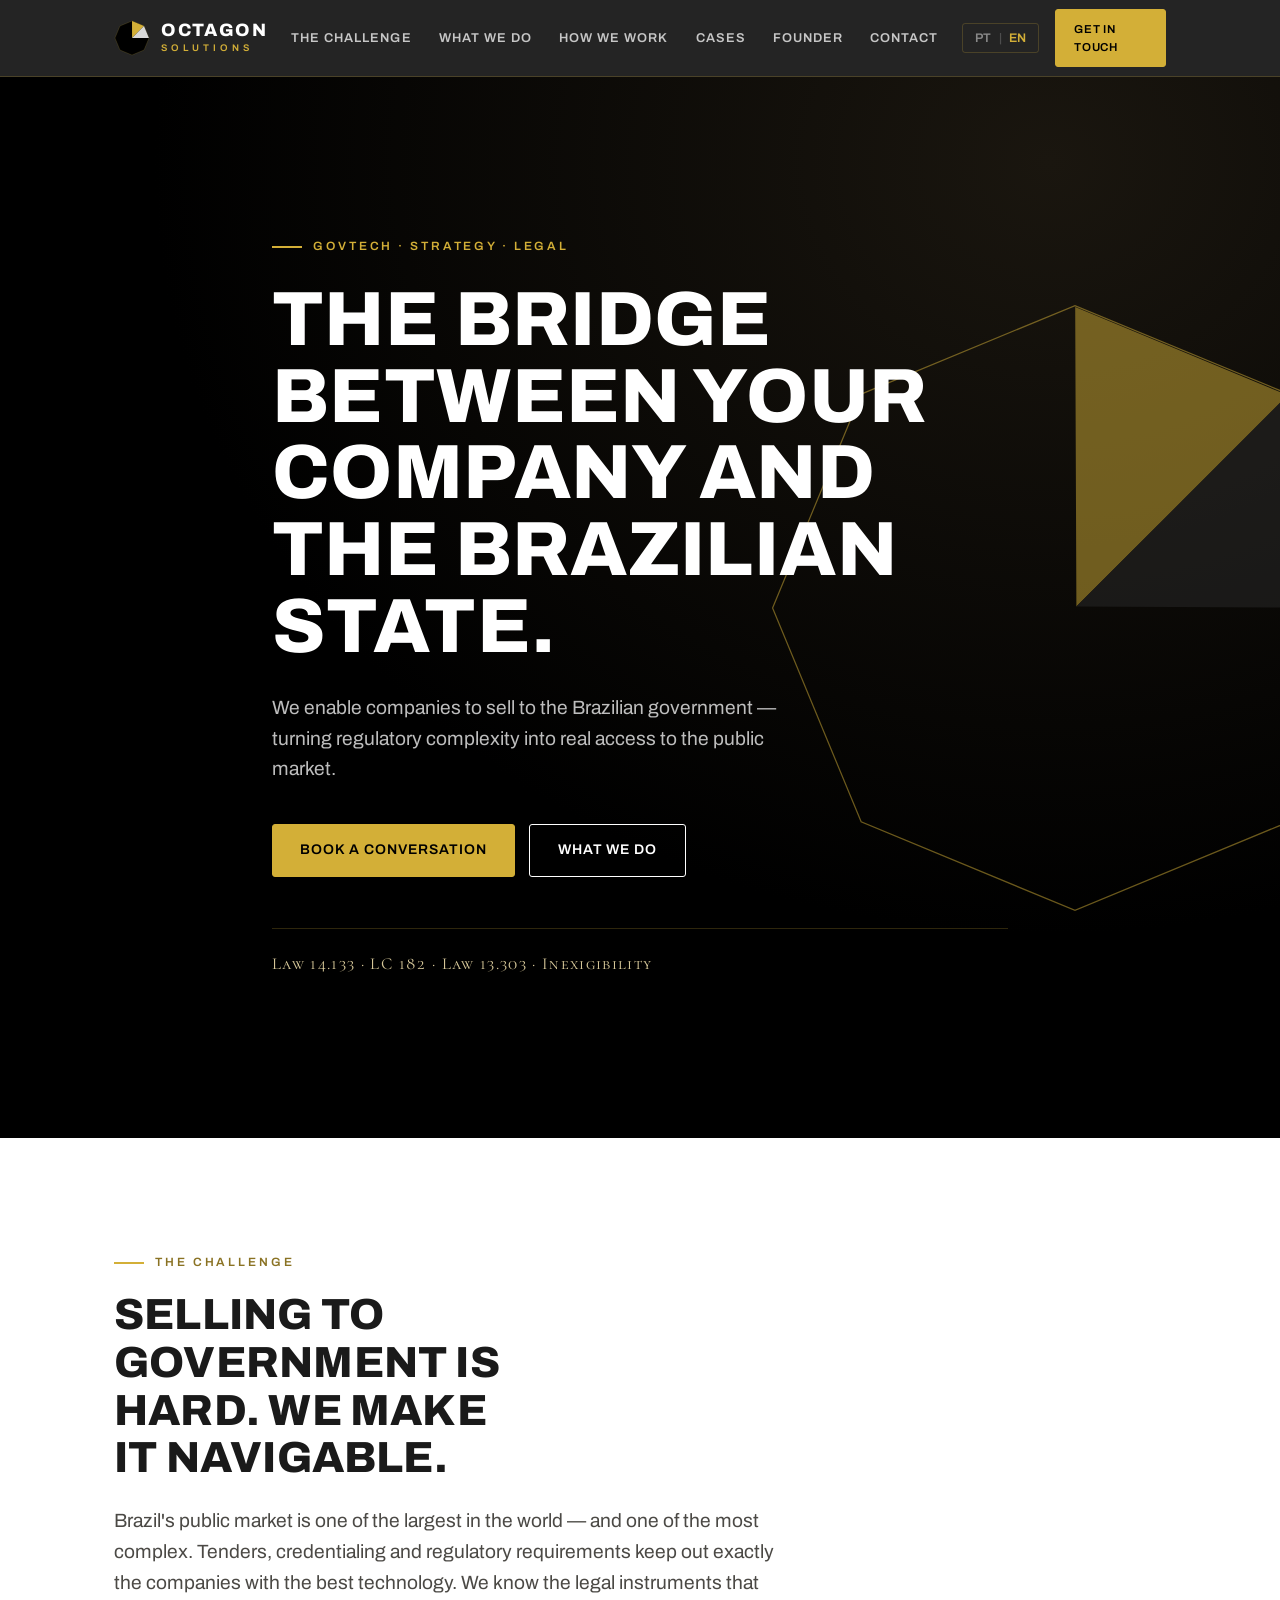
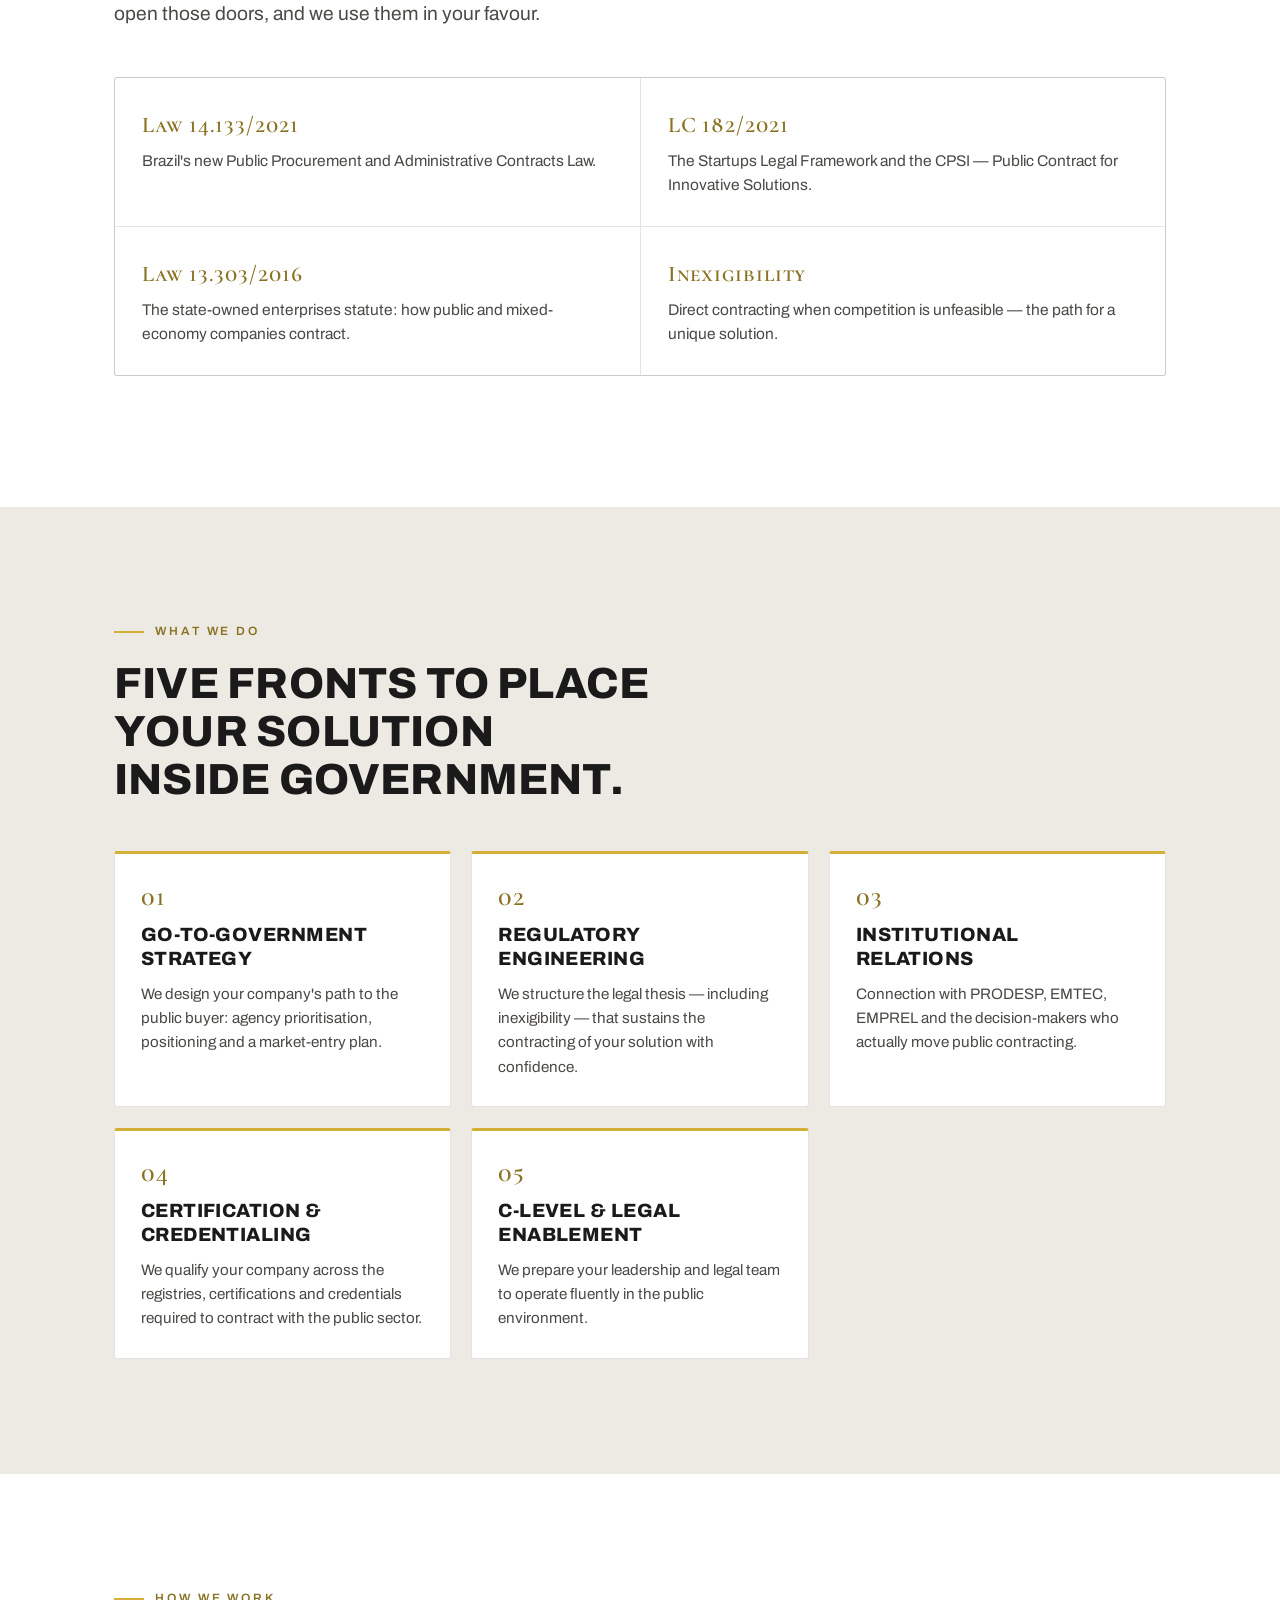
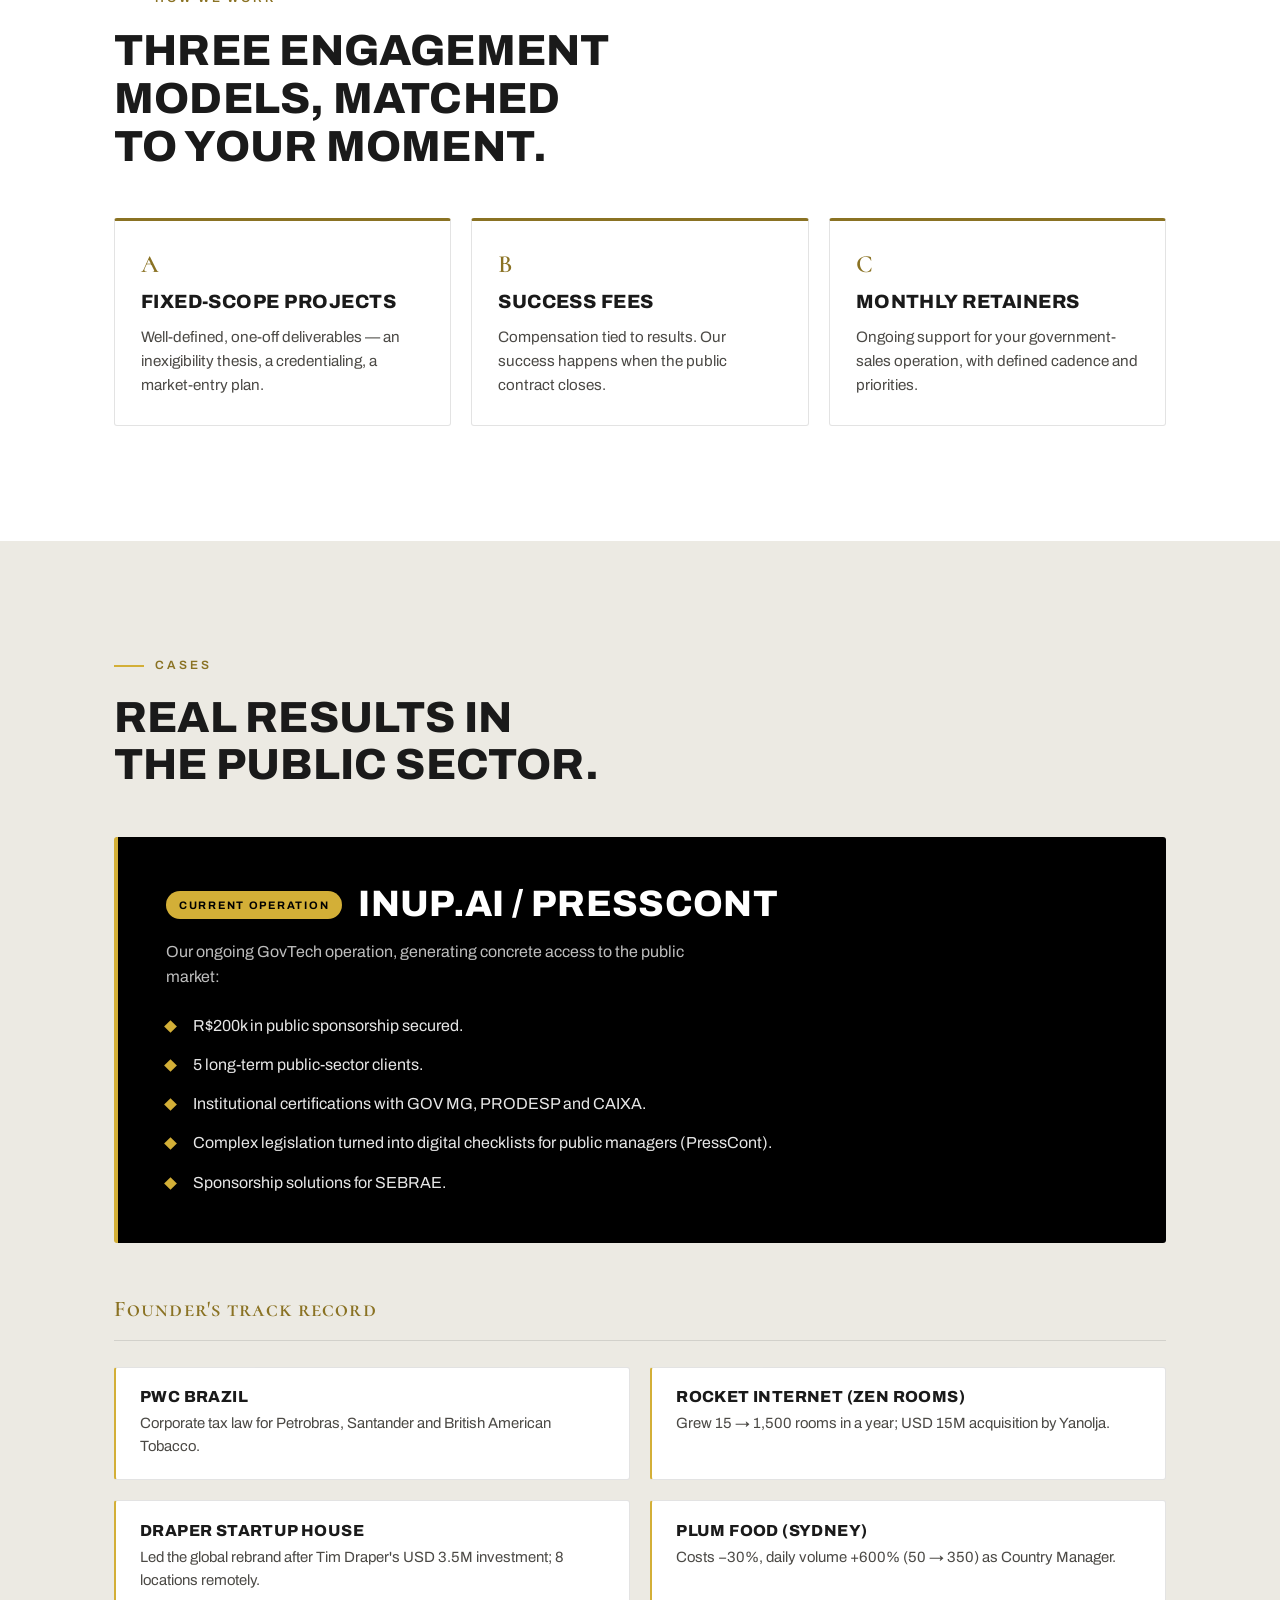
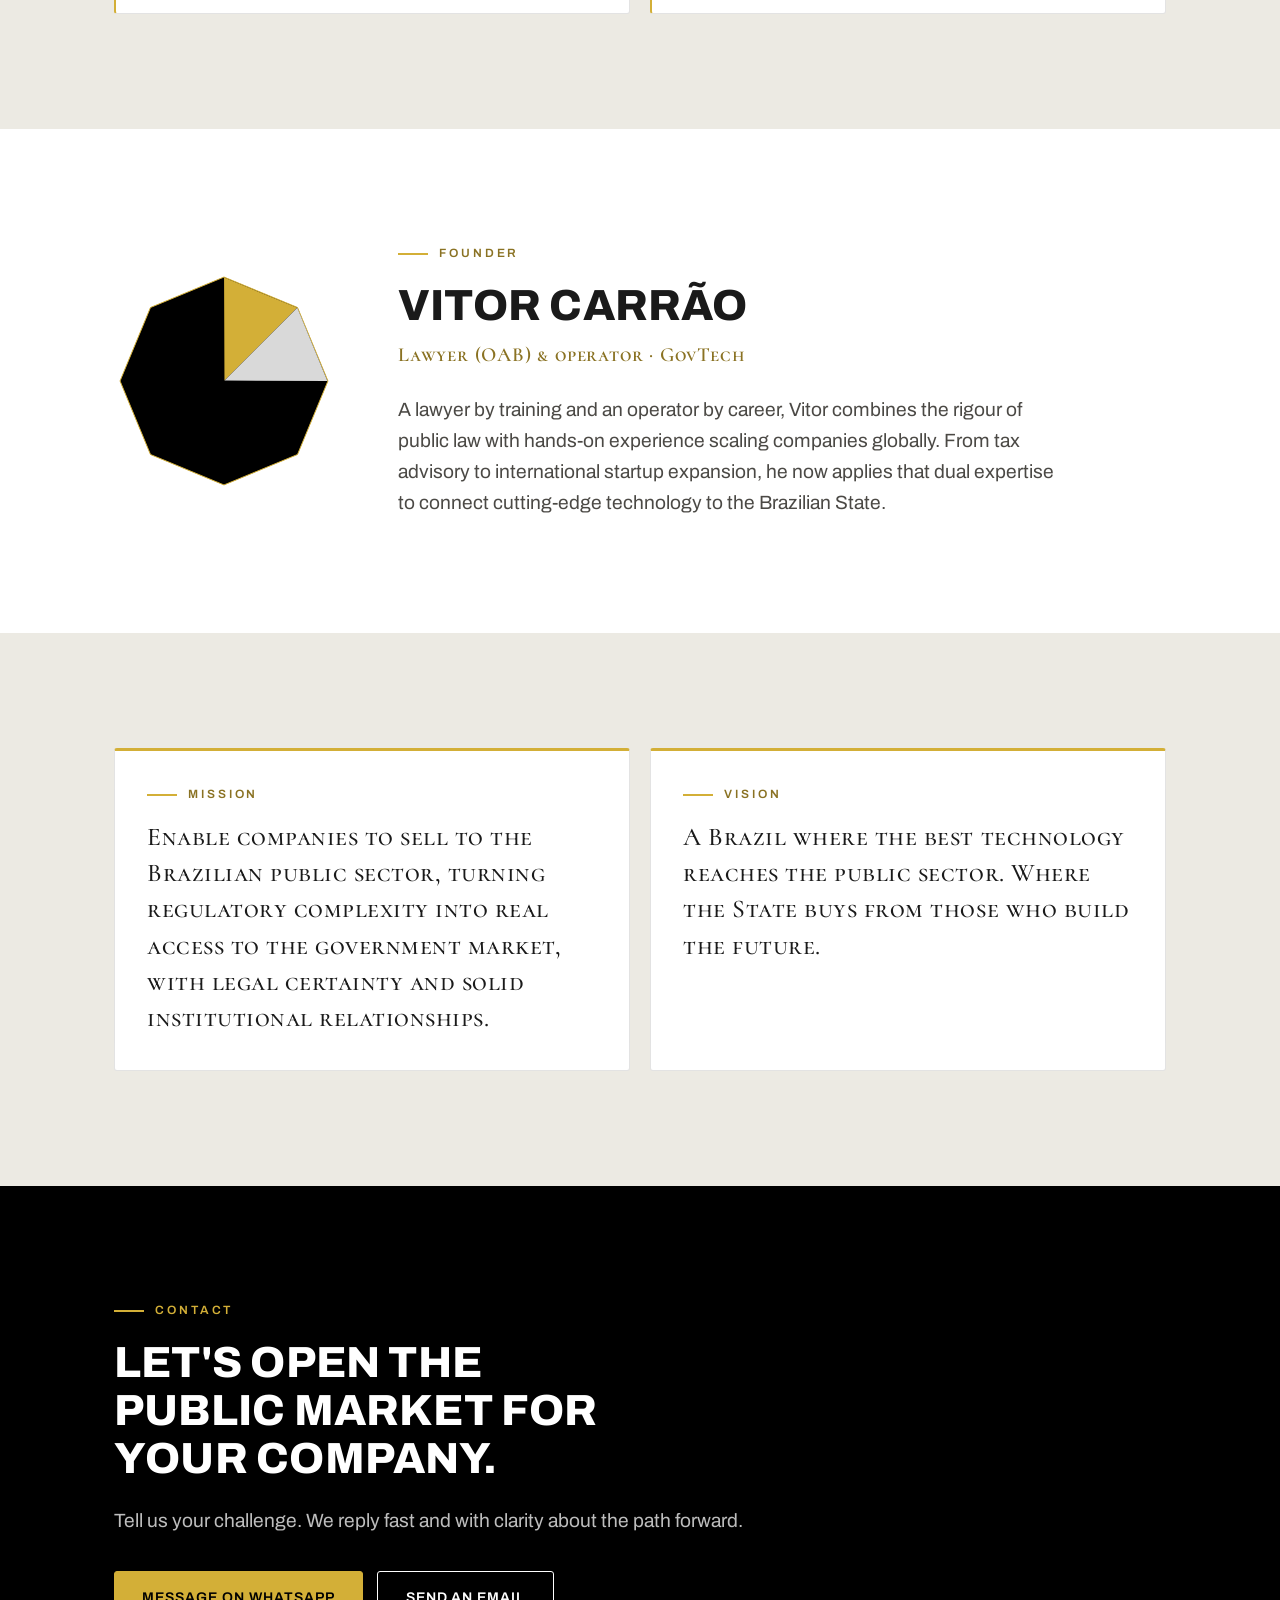
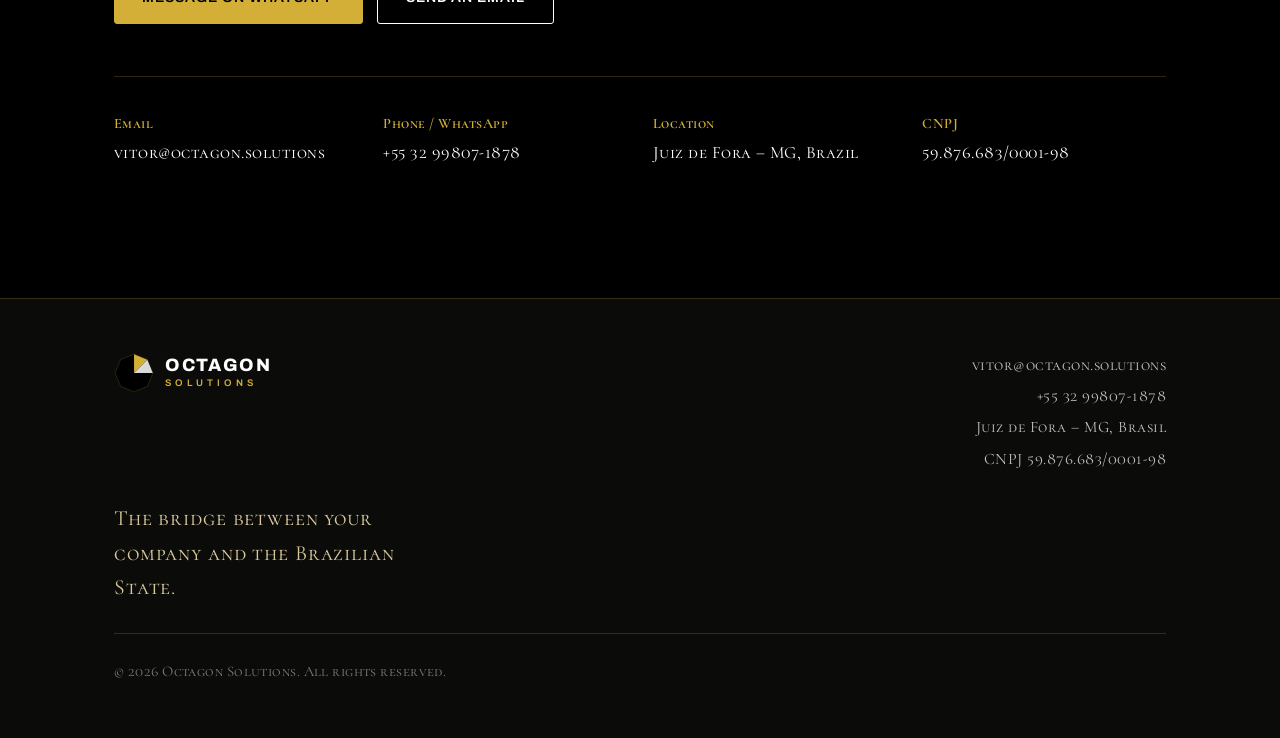
==== commit 7dd5ae66: "refactor: adopt approved standalone design; drop PWA + SEO structured data Port the layout to the ap" ====
--- a/index.html
+++ b/index.html
@@ -1,17 +1,16 @@
 <!DOCTYPE html>
 <!--
   Octagon Solutions — single-page bilingual marketing site.
-  Plain HTML5 + CSS + vanilla JS. No build step: open this file to run.
-  Default language is Portuguese-BR; the header toggle switches to English.
-  Text nodes carry `data-i18n` keys resolved from js/i18n.js by js/main.js.
+  Plain HTML5 + CSS + vanilla JS, no build step. Layout ported from the
+  approved standalone design; bilingual (PT-BR default / EN) is wired through
+  data-i18n keys resolved by js/i18n.js + js/main.js.
 -->
 <html lang="pt-BR">
 <head>
   <meta charset="UTF-8" />
-  <meta name="viewport" content="width=device-width, initial-scale=1" />
-  <meta name="theme-color" content="#000000" />
-
-  <!-- Google tag (gtag.js) — kept from previous build (property G-JXZ45PVSKP) -->
+  <meta name="viewport" content="width=device-width, initial-scale=1.0" />
+
+  <!-- Google tag (gtag.js) — analytics property G-JXZ45PVSKP -->
   <script async src="https://www.googletagmanager.com/gtag/js?id=G-JXZ45PVSKP"></script>
   <script>
     window.dataLayer = window.dataLayer || [];
@@ -20,86 +19,31 @@
     gtag('config', 'G-JXZ45PVSKP');
   </script>
 
-  <!-- SEO: title + description are also updated on language switch -->
   <title data-i18n="doc.title">Octagon Solutions — A ponte entre a sua empresa e o Estado brasileiro</title>
   <meta name="description" data-i18n-attr="content" data-i18n="doc.description"
         content="Habilitamos empresas a vender para o governo brasileiro, transformando a complexidade regulatória em acesso real ao mercado público." />
-  <link rel="canonical" href="https://octagon.solutions/" />
-
-  <!-- Open Graph -->
-  <meta property="og:type" content="website" />
-  <meta property="og:site_name" content="Octagon Solutions" />
-  <meta property="og:title" content="Octagon Solutions — A ponte entre a sua empresa e o Estado brasileiro" />
-  <meta property="og:description" content="Habilitamos empresas a vender para o governo brasileiro, transformando a complexidade regulatória em acesso real ao mercado público." />
-  <meta property="og:url" content="https://octagon.solutions/" />
-  <meta property="og:image" content="https://octagon.solutions/assets/og-image.png" />
-  <meta property="og:image:width" content="1200" />
-  <meta property="og:image:height" content="630" />
-  <meta property="og:locale" content="pt_BR" />
-  <meta property="og:locale:alternate" content="en_US" />
-
-  <!-- Twitter -->
-  <meta name="twitter:card" content="summary_large_image" />
-  <meta name="twitter:title" content="Octagon Solutions" />
-  <meta name="twitter:description" content="A ponte entre a sua empresa e o Estado brasileiro." />
-  <meta name="twitter:image" content="https://octagon.solutions/assets/og-image.png" />
-
-  <!-- Icons + PWA manifest -->
+
+  <!-- Favicon -->
   <link rel="icon" href="assets/favicon.ico" sizes="any" />
   <link rel="icon" type="image/svg+xml" href="assets/logo.svg" />
-  <link rel="apple-touch-icon" href="assets/apple-touch-icon.png" />
-  <link rel="manifest" href="manifest.json" />
-
-  <!-- Fonts: Archivo (sans = the company) + Cormorant (serif = the State).
-       Preconnect for performance; the page renders with system fonts first. -->
+
+  <!-- Fonts: Archivo (sans = the company) + Cormorant (serif = the State) -->
   <link rel="preconnect" href="https://fonts.googleapis.com" />
   <link rel="preconnect" href="https://fonts.gstatic.com" crossorigin />
   <link href="https://fonts.googleapis.com/css2?family=Archivo:wght@400;600;800&family=Cormorant:ital,wght@0,400;0,500;0,600;1,400&display=swap" rel="stylesheet" />
 
   <link rel="stylesheet" href="css/styles.css" />
-
-  <!-- JSON-LD: Organization structured data for search engines -->
-  <script type="application/ld+json">
-  {
-    "@context": "https://schema.org",
-    "@type": "Organization",
-    "name": "Octagon Solutions",
-    "url": "https://octagon.solutions",
-    "logo": "https://octagon.solutions/assets/icon-512.png",
-    "image": "https://octagon.solutions/assets/og-image.png",
-    "description": "Consultoria de estratégia, jurídico e relações institucionais que habilita empresas a vender para o governo brasileiro.",
-    "email": "vitor@octagon.solutions",
-    "telephone": "+55-32-99807-1878",
-    "taxID": "59.876.683/0001-98",
-    "foundingDate": "2025",
-    "areaServed": { "@type": "Country", "name": "Brazil" },
-    "address": {
-      "@type": "PostalAddress",
-      "addressLocality": "Juiz de Fora",
-      "addressRegion": "MG",
-      "addressCountry": "BR"
-    },
-    "founder": { "@type": "Person", "name": "Vitor Carrão" },
-    "sameAs": []
-  }
-  </script>
 </head>
 
 <body>
-  <!-- Skip link for keyboard / screen-reader users -->
-  <a class="skip-link" href="#main">Pular para o conteúdo</a>
-
-  <!-- ============================= HEADER ============================= -->
-  <header class="site-header" id="top">
+  <a class="skip-link" href="#challenge" data-i18n="a11y.skip">Pular para o conteúdo</a>
+
+  <!-- ========================= HEADER ========================= -->
+  <header class="header" id="header">
     <div class="container header-inner">
-      <!-- Logo lockup: the octant mark + wordmark -->
       <a class="brand" href="#top" aria-label="Octagon Solutions — início">
-        <span class="brand-mark" aria-hidden="true">
-          <svg viewBox="1224 1224 7275 7275" xmlns="http://www.w3.org/2000/svg">
-            <path d="M2430.68 2430.68L4861.36 1423.86L7292.04 2430.68L8298.86 4861.36L7292.04 7292.04L4861.36 8298.86L2430.68 7292.04L1423.86 4861.36L2430.68 2430.68Z" fill="#000000" stroke="#D3AF37" stroke-width="33"/>
-            <path d="M4863.72 1438.71L6074.72 1943.21L7280.22 2443.21L4877.33 4845.8L4863.72 1438.71Z" fill="#D3AF37"/>
-            <path d="M8281.22 4861.71L7284.22 2436.71L4877.32 4845.8L8281.22 4861.71Z" fill="#D9D9D9"/>
-          </svg>
+        <span aria-hidden="true">
+          <svg viewBox="1224 1224 7275 7275" xmlns="http://www.w3.org/2000/svg"><path d="M2430.68 2430.68L4861.36 1423.86L7292.04 2430.68L8298.86 4861.36L7292.04 7292.04L4861.36 8298.86L2430.68 7292.04L1423.86 4861.36L2430.68 2430.68Z" fill="#000" stroke="#D3AF37" stroke-width="33"></path><path d="M4863.72 1438.71L6074.72 1943.21L7280.22 2443.21L4877.33 4845.8L4863.72 1438.71Z" fill="#D3AF37"></path><path d="M8281.22 4861.71L7284.22 2436.71L4877.32 4845.8L8281.22 4861.71Z" fill="#D9D9D9"></path></svg>
         </span>
         <span class="brand-text">
           <span class="brand-name">OCTAGON</span>
@@ -107,8 +51,7 @@
         </span>
       </a>
 
-      <!-- Primary navigation -->
-      <nav class="site-nav" id="site-nav" aria-label="Navegação principal">
+      <nav class="nav" aria-label="Navegação principal">
         <a href="#challenge" data-i18n="nav.challenge">O desafio</a>
         <a href="#services" data-i18n="nav.services">O que fazemos</a>
         <a href="#process" data-i18n="nav.process">Como atuamos</a>
@@ -118,156 +61,99 @@
       </nav>
 
       <div class="header-actions">
-        <!-- Language toggle: the active language is highlighted -->
-        <button class="lang-toggle" id="lang-toggle" type="button"
-                aria-label="Mudar idioma" data-i18n-attr="aria-label" data-i18n="nav.langToggle">
-          <span class="lang-opt" data-lang="pt">PT</span>
-          <span class="lang-sep" aria-hidden="true">|</span>
-          <span class="lang-opt" data-lang="en">EN</span>
-        </button>
-
-        <a class="btn btn-gold header-cta" href="#contact" data-i18n="nav.cta">Fale conosco</a>
-
-        <!-- Mobile menu button -->
-        <button class="nav-toggle" id="nav-toggle" type="button"
-                aria-label="Abrir menu" aria-expanded="false" aria-controls="site-nav">
-          <span class="nav-toggle-bar" aria-hidden="true"></span>
-          <span class="nav-toggle-bar" aria-hidden="true"></span>
-          <span class="nav-toggle-bar" aria-hidden="true"></span>
-        </button>
-      </div>
+        <button class="lang" id="lang" type="button" aria-label="Mudar idioma" data-i18n-attr="aria-label" data-i18n="nav.langToggle"><span class="on" data-lang="pt">PT</span><span class="sep">|</span><span data-lang="en">EN</span></button>
+        <a class="btn btn--gold" href="#contact" data-i18n="nav.cta">Fale conosco</a>
+      </div>
+
+      <button class="burger" id="burger" type="button" aria-label="Abrir menu" aria-expanded="false"><span></span><span></span><span></span></button>
+    </div>
+
+    <div class="mobile" id="mobile">
+      <nav>
+        <a href="#challenge" data-i18n="nav.challenge">O desafio</a>
+        <a href="#services" data-i18n="nav.services">O que fazemos</a>
+        <a href="#process" data-i18n="nav.process">Como atuamos</a>
+        <a href="#cases" data-i18n="nav.cases">Cases</a>
+        <a href="#founder" data-i18n="nav.founder">Fundador</a>
+        <a href="#contact" data-i18n="nav.contact">Contato</a>
+        <a class="btn btn--gold" href="#contact" data-i18n="nav.cta">Fale conosco</a>
+      </nav>
     </div>
   </header>
 
-  <main id="main">
-    <!-- ============================== HERO ============================== -->
-    <section class="hero section--dark" id="hero">
+  <main id="top">
+
+    <!-- ========================= HERO ========================= -->
+    <section class="hero">
       <div class="container hero-inner">
-        <p class="eyebrow eyebrow--gold" data-i18n="hero.eyebrow">GovTech · Estratégia · Jurídico</p>
-        <h1 class="hero-title" data-i18n="hero.title">A ponte entre a sua empresa e o Estado brasileiro.</h1>
-        <p class="hero-subhead" data-i18n="hero.subhead">
-          Habilitamos empresas a vender para o governo brasileiro — transformando a complexidade regulatória em acesso real ao mercado público.
-        </p>
-        <div class="hero-actions">
-          <a class="btn btn-gold" href="#contact" data-i18n="hero.ctaPrimary">Agende uma conversa</a>
-          <a class="btn btn-ghost" href="#services" data-i18n="hero.ctaSecondary">O que fazemos</a>
-        </div>
-      </div>
-      <!-- Oversized watermark mark, decorative -->
+        <p class="eyebrow eyebrow--gold reveal" data-i18n="hero.eyebrow">GovTech · Estratégia · Jurídico</p>
+        <h1 class="reveal d1" data-i18n="hero.title">A ponte entre a sua empresa e o Estado brasileiro.</h1>
+        <p class="hero-sub reveal d2" data-i18n="hero.subhead">Habilitamos empresas a vender para o governo brasileiro — transformando a complexidade regulatória em acesso real ao mercado público.</p>
+        <div class="hero-actions reveal d3">
+          <a class="btn btn--gold" href="#contact" data-i18n="hero.ctaPrimary">Agende uma conversa</a>
+          <a class="btn btn--ghost" href="#services" data-i18n="hero.ctaSecondary">O que fazemos</a>
+        </div>
+        <p class="hero-meta reveal d4" data-i18n="hero.meta">Lei 14.133 · LC 182 · Lei 13.303 · Inexigibilidade</p>
+      </div>
       <span class="hero-watermark" aria-hidden="true">
-        <svg viewBox="1224 1224 7275 7275" xmlns="http://www.w3.org/2000/svg">
-          <path d="M2430.68 2430.68L4861.36 1423.86L7292.04 2430.68L8298.86 4861.36L7292.04 7292.04L4861.36 8298.86L2430.68 7292.04L1423.86 4861.36L2430.68 2430.68Z" fill="none" stroke="#D3AF37" stroke-width="14"/>
-          <path d="M4863.72 1438.71L6074.72 1943.21L7280.22 2443.21L4877.33 4845.8L4863.72 1438.71Z" fill="#D3AF37"/>
-          <path d="M8281.22 4861.71L7284.22 2436.71L4877.32 4845.8L8281.22 4861.71Z" fill="#2a2a2a"/>
-        </svg>
+        <svg viewBox="1224 1224 7275 7275" width="100%" xmlns="http://www.w3.org/2000/svg"><path d="M2430.68 2430.68L4861.36 1423.86L7292.04 2430.68L8298.86 4861.36L7292.04 7292.04L4861.36 8298.86L2430.68 7292.04L1423.86 4861.36L2430.68 2430.68Z" fill="none" stroke="#D3AF37" stroke-width="14"></path><path d="M4863.72 1438.71L6074.72 1943.21L7280.22 2443.21L4877.33 4845.8L4863.72 1438.71Z" fill="#D3AF37"></path><path d="M8281.22 4861.71L7284.22 2436.71L4877.32 4845.8L8281.22 4861.71Z" fill="#2A2A2A"></path></svg>
       </span>
     </section>
 
-    <!-- =========================== CHALLENGE =========================== -->
+    <!-- ========================= CHALLENGE ========================= -->
     <section class="section" id="challenge">
       <div class="container">
-        <p class="eyebrow" data-i18n="challenge.eyebrow">O desafio</p>
-        <h2 class="section-title" data-i18n="challenge.title">Vender para o governo é difícil. Nós tornamos navegável.</h2>
-        <p class="section-lead" data-i18n="challenge.body">
-          O mercado público brasileiro é um dos maiores do mundo — e um dos mais complexos. Licitações, credenciamentos e exigências regulatórias afastam justamente quem tem a melhor tecnologia. Conhecemos os instrumentos legais que abrem essas portas e os usamos a favor da sua empresa.
-        </p>
-
-        <dl class="instruments">
-          <div class="instrument">
-            <dt class="serif" data-i18n="challenge.i1.term">Lei 14.133/2021</dt>
-            <dd data-i18n="challenge.i1.desc">Nova Lei de Licitações e Contratos Administrativos.</dd>
+        <p class="eyebrow reveal" data-i18n="challenge.eyebrow">O desafio</p>
+        <h2 class="h2 reveal" data-i18n="challenge.title">Vender para o governo é difícil. Nós tornamos navegável.</h2>
+        <p class="lead reveal" data-i18n="challenge.body">O mercado público brasileiro é um dos maiores do mundo — e um dos mais complexos. Licitações, credenciamentos e exigências regulatórias afastam justamente quem tem a melhor tecnologia. Conhecemos os instrumentos legais que abrem essas portas e os usamos a favor da sua empresa.</p>
+        <dl class="instruments reveal">
+          <div class="instrument"><dt data-i18n="challenge.i1.term">Lei 14.133/2021</dt><dd data-i18n="challenge.i1.desc">Nova Lei de Licitações e Contratos Administrativos.</dd></div>
+          <div class="instrument"><dt data-i18n="challenge.i2.term">LC 182/2021</dt><dd data-i18n="challenge.i2.desc">Marco Legal das Startups e o CPSI — Contrato Público para Solução Inovadora.</dd></div>
+          <div class="instrument"><dt data-i18n="challenge.i3.term">Lei 13.303/2016</dt><dd data-i18n="challenge.i3.desc">Estatuto das estatais: como contratam empresas públicas e de economia mista.</dd></div>
+          <div class="instrument"><dt data-i18n="challenge.i4.term">Inexigibilidade</dt><dd data-i18n="challenge.i4.desc">Contratação direta quando a competição é inviável — o caminho da solução única.</dd></div>
+        </dl>
+      </div>
+    </section>
+
+    <!-- ========================= SERVICES ========================= -->
+    <section class="section section--paper" id="services">
+      <div class="container">
+        <p class="eyebrow reveal" data-i18n="services.eyebrow">O que fazemos</p>
+        <h2 class="h2 reveal" data-i18n="services.title">Cinco frentes para colocar a sua solução dentro do governo.</h2>
+        <div class="grid-3">
+          <article class="card reveal"><span class="card-num" aria-hidden="true">01</span><h3 data-i18n="services.s1.title">Estratégia Go-to-Government</h3><p data-i18n="services.s1.desc">Desenhamos o caminho da sua empresa até o comprador público: priorização de órgãos, posicionamento e plano de entrada no mercado.</p></article>
+          <article class="card reveal d1"><span class="card-num" aria-hidden="true">02</span><h3 data-i18n="services.s2.title">Engenharia regulatória</h3><p data-i18n="services.s2.desc">Estruturamos a tese jurídica — inclusive inexigibilidade — que sustenta a contratação da sua solução com segurança.</p></article>
+          <article class="card reveal d2"><span class="card-num" aria-hidden="true">03</span><h3 data-i18n="services.s3.title">Relações institucionais</h3><p data-i18n="services.s3.desc">Conexão com PRODESP, EMTEC, EMPREL e os decisores que de fato movem a contratação pública.</p></article>
+          <article class="card reveal"><span class="card-num" aria-hidden="true">04</span><h3 data-i18n="services.s4.title">Certificação e credenciamento</h3><p data-i18n="services.s4.desc">Habilitamos a sua empresa nos cadastros, certificações e credenciamentos exigidos para contratar com o setor público.</p></article>
+          <article class="card reveal d1"><span class="card-num" aria-hidden="true">05</span><h3 data-i18n="services.s5.title">Capacitação C-level e jurídica</h3><p data-i18n="services.s5.desc">Preparamos a liderança e o jurídico da sua empresa para operar com fluência no ambiente público.</p></article>
+        </div>
+      </div>
+    </section>
+
+    <!-- ========================= PROCESS ========================= -->
+    <section class="section" id="process">
+      <div class="container">
+        <p class="eyebrow reveal" data-i18n="process.eyebrow">Como atuamos</p>
+        <h2 class="h2 reveal" data-i18n="process.title">Três modelos de engajamento, conforme o seu momento.</h2>
+        <div class="grid-3">
+          <article class="card card--outline reveal"><span class="card-num" aria-hidden="true">A</span><h3 data-i18n="process.m1.title">Projetos de escopo fechado</h3><p data-i18n="process.m1.desc">Entregas pontuais e bem delimitadas — uma tese de inexigibilidade, um credenciamento, um plano de entrada.</p></article>
+          <article class="card card--outline reveal d1"><span class="card-num" aria-hidden="true">B</span><h3 data-i18n="process.m2.title">Success fees</h3><p data-i18n="process.m2.desc">Remuneração atrelada a resultado. Nosso sucesso acontece quando o contrato público é fechado.</p></article>
+          <article class="card card--outline reveal d2"><span class="card-num" aria-hidden="true">C</span><h3 data-i18n="process.m3.title">Retainers mensais</h3><p data-i18n="process.m3.desc">Acompanhamento contínuo da sua operação de vendas ao governo, com cadência e prioridades definidas.</p></article>
+        </div>
+      </div>
+    </section>
+
+    <!-- ========================= CASES ========================= -->
+    <section class="section section--paper" id="cases">
+      <div class="container">
+        <p class="eyebrow reveal" data-i18n="cases.eyebrow">Cases</p>
+        <h2 class="h2 reveal" data-i18n="cases.title">Resultados reais no setor público.</h2>
+        <article class="case reveal">
+          <div class="case-head">
+            <span class="tag" data-i18n="cases.hero.tag">Operação atual</span>
+            <h3 class="case-title" data-i18n="cases.hero.title">inup.ai / PressCont</h3>
           </div>
-          <div class="instrument">
-            <dt class="serif" data-i18n="challenge.i2.term">LC 182/2021</dt>
-            <dd data-i18n="challenge.i2.desc">Marco Legal das Startups e o CPSI — Contrato Público para Solução Inovadora.</dd>
-          </div>
-          <div class="instrument">
-            <dt class="serif" data-i18n="challenge.i3.term">Lei 13.303/2016</dt>
-            <dd data-i18n="challenge.i3.desc">Estatuto das estatais: como contratam empresas públicas e de economia mista.</dd>
-          </div>
-          <div class="instrument">
-            <dt class="serif" data-i18n="challenge.i4.term">Inexigibilidade</dt>
-            <dd data-i18n="challenge.i4.desc">Contratação direta quando a competição é inviável — o caminho da solução única.</dd>
-          </div>
-        </dl>
-      </div>
-    </section>
-
-    <!-- =========================== SERVICES ============================ -->
-    <section class="section section--paper" id="services">
-      <div class="container">
-        <p class="eyebrow" data-i18n="services.eyebrow">O que fazemos</p>
-        <h2 class="section-title" data-i18n="services.title">Cinco frentes para colocar a sua solução dentro do governo.</h2>
-
-        <div class="cards cards--services">
-          <article class="card">
-            <span class="card-num serif" aria-hidden="true">01</span>
-            <h3 data-i18n="services.s1.title">Estratégia Go-to-Government</h3>
-            <p data-i18n="services.s1.desc">Desenhamos o caminho da sua empresa até o comprador público: priorização de órgãos, posicionamento e plano de entrada no mercado.</p>
-          </article>
-          <article class="card">
-            <span class="card-num serif" aria-hidden="true">02</span>
-            <h3 data-i18n="services.s2.title">Engenharia regulatória</h3>
-            <p data-i18n="services.s2.desc">Estruturamos a tese jurídica — inclusive inexigibilidade — que sustenta a contratação da sua solução com segurança.</p>
-          </article>
-          <article class="card">
-            <span class="card-num serif" aria-hidden="true">03</span>
-            <h3 data-i18n="services.s3.title">Relações institucionais</h3>
-            <p data-i18n="services.s3.desc">Conexão com PRODESP, EMTEC, EMPREL e os decisores que de fato movem a contratação pública.</p>
-          </article>
-          <article class="card">
-            <span class="card-num serif" aria-hidden="true">04</span>
-            <h3 data-i18n="services.s4.title">Certificação e credenciamento</h3>
-            <p data-i18n="services.s4.desc">Habilitamos a sua empresa nos cadastros, certificações e credenciamentos exigidos para contratar com o setor público.</p>
-          </article>
-          <article class="card">
-            <span class="card-num serif" aria-hidden="true">05</span>
-            <h3 data-i18n="services.s5.title">Capacitação C-level e jurídica</h3>
-            <p data-i18n="services.s5.desc">Preparamos a liderança e o jurídico da sua empresa para operar com fluência no ambiente público.</p>
-          </article>
-        </div>
-      </div>
-    </section>
-
-    <!-- ============================ PROCESS ============================ -->
-    <section class="section" id="process">
-      <div class="container">
-        <p class="eyebrow" data-i18n="process.eyebrow">Como atuamos</p>
-        <h2 class="section-title" data-i18n="process.title">Três modelos de engajamento, conforme o seu momento.</h2>
-
-        <div class="cards cards--process">
-          <article class="card card--outline">
-            <span class="card-num serif" aria-hidden="true">A</span>
-            <h3 data-i18n="process.m1.title">Projetos de escopo fechado</h3>
-            <p data-i18n="process.m1.desc">Entregas pontuais e bem delimitadas — uma tese de inexigibilidade, um credenciamento, um plano de entrada.</p>
-          </article>
-          <article class="card card--outline">
-            <span class="card-num serif" aria-hidden="true">B</span>
-            <h3 data-i18n="process.m2.title">Success fees</h3>
-            <p data-i18n="process.m2.desc">Remuneração atrelada a resultado. Nosso sucesso acontece quando o contrato público é fechado.</p>
-          </article>
-          <article class="card card--outline">
-            <span class="card-num serif" aria-hidden="true">C</span>
-            <h3 data-i18n="process.m3.title">Retainers mensais</h3>
-            <p data-i18n="process.m3.desc">Acompanhamento contínuo da sua operação de vendas ao governo, com cadência e prioridades definidas.</p>
-          </article>
-        </div>
-      </div>
-    </section>
-
-    <!-- ============================= CASES ============================= -->
-    <section class="section section--paper" id="cases">
-      <div class="container">
-        <p class="eyebrow" data-i18n="cases.eyebrow">Cases</p>
-        <h2 class="section-title" data-i18n="cases.title">Resultados reais no setor público.</h2>
-
-        <!-- Hero case: the current operation -->
-        <article class="case-hero">
-          <div class="case-hero-head">
-            <span class="tag" data-i18n="cases.hero.tag">Operação atual</span>
-            <h3 class="case-hero-title" data-i18n="cases.hero.title">inup.ai / PressCont</h3>
-          </div>
-          <p class="case-hero-desc" data-i18n="cases.hero.desc">Nossa operação de GovTech em curso, gerando acesso concreto ao mercado público:</p>
+          <p class="case-desc" data-i18n="cases.hero.desc">Nossa operação de GovTech em curso, gerando acesso concreto ao mercado público:</p>
           <ul class="case-points">
             <li data-i18n="cases.hero.p1">R$200 mil em patrocínio público captados.</li>
             <li data-i18n="cases.hero.p2">5 clientes públicos de longo prazo.</li>
@@ -276,140 +162,81 @@
             <li data-i18n="cases.hero.p5">Soluções de patrocínio para o SEBRAE.</li>
           </ul>
         </article>
-
-        <!-- Founder's track record: secondary row -->
-        <p class="track-label serif" data-i18n="cases.track.label">Trajetória do fundador</p>
-        <div class="track-grid">
-          <article class="track-item">
-            <h4 data-i18n="cases.track.t1.org">PwC Brasil</h4>
-            <p data-i18n="cases.track.t1.desc">Direito tributário corporativo para Petrobras, Santander e British American Tobacco.</p>
-          </article>
-          <article class="track-item">
-            <h4 data-i18n="cases.track.t2.org">Rocket Internet (ZEN Rooms)</h4>
-            <p data-i18n="cases.track.t2.desc">Crescimento de 15 → 1.500 quartos em um ano; aquisição de USD 15M pela Yanolja.</p>
-          </article>
-          <article class="track-item">
-            <h4 data-i18n="cases.track.t3.org">Draper Startup House</h4>
-            <p data-i18n="cases.track.t3.desc">Liderou o rebrand global após o investimento de USD 3,5M de Tim Draper; 8 unidades remotamente.</p>
-          </article>
-          <article class="track-item">
-            <h4 data-i18n="cases.track.t4.org">Plum Food (Sydney)</h4>
-            <p data-i18n="cases.track.t4.desc">Custos −30%, volume diário +600% (50 → 350) como Country Manager.</p>
-          </article>
-        </div>
-      </div>
-    </section>
-
-    <!-- ============================ FOUNDER ============================ -->
+        <p class="track-label reveal" data-i18n="cases.track.label">Trajetória do fundador</p>
+        <div class="track">
+          <article class="track-item reveal"><h4 data-i18n="cases.track.t1.org">PwC Brasil</h4><p data-i18n="cases.track.t1.desc">Direito tributário corporativo para Petrobras, Santander e British American Tobacco.</p></article>
+          <article class="track-item reveal d1"><h4 data-i18n="cases.track.t2.org">Rocket Internet (ZEN Rooms)</h4><p data-i18n="cases.track.t2.desc">Crescimento de 15 → 1.500 quartos em um ano; aquisição de USD 15M pela Yanolja.</p></article>
+          <article class="track-item reveal"><h4 data-i18n="cases.track.t3.org">Draper Startup House</h4><p data-i18n="cases.track.t3.desc">Liderou o rebrand global após o investimento de USD 3,5M de Tim Draper; 8 unidades remotamente.</p></article>
+          <article class="track-item reveal d1"><h4 data-i18n="cases.track.t4.org">Plum Food (Sydney)</h4><p data-i18n="cases.track.t4.desc">Custos −30%, volume diário +600% (50 → 350) como Country Manager.</p></article>
+        </div>
+      </div>
+    </section>
+
+    <!-- ========================= FOUNDER ========================= -->
     <section class="section" id="founder">
-      <div class="container founder-inner">
-        <div class="founder-mark" aria-hidden="true">
-          <svg viewBox="1224 1224 7275 7275" xmlns="http://www.w3.org/2000/svg">
-            <path d="M2430.68 2430.68L4861.36 1423.86L7292.04 2430.68L8298.86 4861.36L7292.04 7292.04L4861.36 8298.86L2430.68 7292.04L1423.86 4861.36L2430.68 2430.68Z" fill="#000000" stroke="#D3AF37" stroke-width="33"/>
-            <path d="M4863.72 1438.71L6074.72 1943.21L7280.22 2443.21L4877.33 4845.8L4863.72 1438.71Z" fill="#D3AF37"/>
-            <path d="M8281.22 4861.71L7284.22 2436.71L4877.32 4845.8L8281.22 4861.71Z" fill="#D9D9D9"/>
-          </svg>
-        </div>
-        <div class="founder-body">
+      <div class="container founder">
+        <div class="founder-mark reveal" aria-hidden="true">
+          <svg viewBox="1224 1224 7275 7275" width="100%" xmlns="http://www.w3.org/2000/svg"><path d="M2430.68 2430.68L4861.36 1423.86L7292.04 2430.68L8298.86 4861.36L7292.04 7292.04L4861.36 8298.86L2430.68 7292.04L1423.86 4861.36L2430.68 2430.68Z" fill="#000" stroke="#D3AF37" stroke-width="33"></path><path d="M4863.72 1438.71L6074.72 1943.21L7280.22 2443.21L4877.33 4845.8L4863.72 1438.71Z" fill="#D3AF37"></path><path d="M8281.22 4861.71L7284.22 2436.71L4877.32 4845.8L8281.22 4861.71Z" fill="#D9D9D9"></path></svg>
+        </div>
+        <div class="reveal d1">
           <p class="eyebrow" data-i18n="founder.eyebrow">Fundador</p>
-          <h2 class="section-title" data-i18n="founder.name">Vitor Carrão</h2>
-          <p class="founder-role serif" data-i18n="founder.role">Advogado (OAB) e operador · GovTech</p>
-          <p class="section-lead" data-i18n="founder.body">
-            Advogado de formação e operador de carreira, Vitor uniu o rigor jurídico do direito público à experiência de escalar empresas globalmente. Da consultoria tributária à expansão internacional de startups, hoje aplica essa dupla competência para conectar tecnologia de ponta ao Estado brasileiro.
-          </p>
-        </div>
-      </div>
-    </section>
-
-    <!-- ======================= MISSION & VISION ======================= -->
-    <section class="section section--paper mv" id="mission">
-      <div class="container mv-grid">
-        <article class="mv-card">
-          <p class="eyebrow" data-i18n="mv.mission.label">Missão</p>
-          <p class="mv-text serif" data-i18n="mv.mission.text">
-            Habilitar empresas a vender para o setor público brasileiro, transformando a complexidade regulatória em acesso real ao mercado governamental, com segurança jurídica e relações institucionais sólidas.
-          </p>
-        </article>
-        <article class="mv-card">
-          <p class="eyebrow" data-i18n="mv.vision.label">Visão</p>
-          <p class="mv-text serif" data-i18n="mv.vision.text">
-            Um Brasil em que a melhor tecnologia chega ao poder público. Onde o Estado compra de quem constrói o futuro.
-          </p>
-        </article>
-      </div>
-    </section>
-
-    <!-- ============================ CONTACT ============================ -->
-    <section class="section section--dark contact" id="contact">
-      <div class="container">
-        <p class="eyebrow eyebrow--gold" data-i18n="contact.eyebrow">Contato</p>
-        <h2 class="section-title" data-i18n="contact.title">Vamos abrir o mercado público para a sua empresa.</h2>
-        <p class="section-lead" data-i18n="contact.subhead">Conte o seu desafio. Respondemos rápido e com clareza sobre o caminho.</p>
-
-        <div class="contact-actions">
+          <h2 class="h2" data-i18n="founder.name">Vitor Carrão</h2>
+          <p class="founder-role" data-i18n="founder.role">Advogado (OAB) e operador · GovTech</p>
+          <p class="lead" data-i18n="founder.body">Advogado de formação e operador de carreira, Vitor uniu o rigor jurídico do direito público à experiência de escalar empresas globalmente. Da consultoria tributária à expansão internacional de startups, hoje aplica essa dupla competência para conectar tecnologia de ponta ao Estado brasileiro.</p>
+        </div>
+      </div>
+    </section>
+
+    <!-- ========================= MISSION & VISION ========================= -->
+    <section class="section section--paper" id="mission">
+      <div class="container mv">
+        <article class="mv-card reveal"><p class="eyebrow" data-i18n="mv.mission.label">Missão</p><p class="mv-text" data-i18n="mv.mission.text">Habilitar empresas a vender para o setor público brasileiro, transformando a complexidade regulatória em acesso real ao mercado governamental, com segurança jurídica e relações institucionais sólidas.</p></article>
+        <article class="mv-card reveal d1"><p class="eyebrow" data-i18n="mv.vision.label">Visão</p><p class="mv-text" data-i18n="mv.vision.text">Um Brasil em que a melhor tecnologia chega ao poder público. Onde o Estado compra de quem constrói o futuro.</p></article>
+      </div>
+    </section>
+
+    <!-- ========================= CONTACT ========================= -->
+    <section class="section section--dark" id="contact">
+      <div class="container">
+        <p class="eyebrow eyebrow--gold reveal" data-i18n="contact.eyebrow">Contato</p>
+        <h2 class="h2 reveal" data-i18n="contact.title">Vamos abrir o mercado público para a sua empresa.</h2>
+        <p class="lead reveal" data-i18n="contact.subhead">Conte o seu desafio. Respondemos rápido e com clareza sobre o caminho.</p>
+        <div class="contact-actions reveal d1">
           <!-- href is set by main.js with a localised, pre-filled message -->
-          <a class="btn btn-gold" id="cta-whatsapp" href="https://wa.me/553298071878" target="_blank" rel="noopener" data-i18n="contact.whatsapp">Falar no WhatsApp</a>
-          <a class="btn btn-ghost" id="cta-email" href="mailto:vitor@octagon.solutions" data-i18n="contact.email">Enviar e-mail</a>
-        </div>
-
-        <dl class="contact-details serif">
-          <div>
-            <dt data-i18n="contact.label.email">E-mail</dt>
-            <dd><a href="mailto:vitor@octagon.solutions">vitor@octagon.solutions</a></dd>
-          </div>
-          <div>
-            <dt data-i18n="contact.label.phone">Telefone / WhatsApp</dt>
-            <dd><a href="tel:+5532998071878">+55 32 99807-1878</a></dd>
-          </div>
-          <div>
-            <dt data-i18n="contact.label.location">Localização</dt>
-            <dd data-i18n="contact.location.value">Juiz de Fora – MG, Brasil</dd>
-          </div>
-          <div>
-            <dt>CNPJ</dt>
-            <dd>59.876.683/0001-98</dd>
-          </div>
+          <a class="btn btn--gold" id="cta-whatsapp" href="https://wa.me/553298071878" target="_blank" rel="noopener" data-i18n="contact.whatsapp">Falar no WhatsApp</a>
+          <a class="btn btn--ghost" id="cta-email" href="mailto:vitor@octagon.solutions" data-i18n="contact.email">Enviar e-mail</a>
+        </div>
+        <dl class="contact-grid reveal d2">
+          <div><dt data-i18n="contact.label.email">E-mail</dt><dd><a href="mailto:vitor@octagon.solutions">vitor@octagon.solutions</a></dd></div>
+          <div><dt data-i18n="contact.label.phone">Telefone / WhatsApp</dt><dd><a href="tel:+5532998071878">+55 32 99807-1878</a></dd></div>
+          <div><dt data-i18n="contact.label.location">Localização</dt><dd data-i18n="contact.location.value">Juiz de Fora – MG, Brasil</dd></div>
+          <div><dt>CNPJ</dt><dd>59.876.683/0001-98</dd></div>
         </dl>
       </div>
     </section>
 
-    <!--
-      OPTIONAL — Firebase contact form (not implemented now).
-      Later: scaffold a Cloud Function (functions/index.js) that receives a POST,
-      validates input server-side, and emails it. Keep secrets in functions/.env.
-      <form id="contact-form"> ... </form>
-    -->
   </main>
 
-  <!-- ============================= FOOTER ============================= -->
-  <footer class="site-footer">
+  <!-- ========================= FOOTER ========================= -->
+  <footer class="footer">
     <div class="container footer-inner">
-      <a class="brand" href="#top" aria-label="Octagon Solutions — início">
-        <span class="brand-mark" aria-hidden="true">
-          <svg viewBox="1224 1224 7275 7275" xmlns="http://www.w3.org/2000/svg">
-            <path d="M2430.68 2430.68L4861.36 1423.86L7292.04 2430.68L8298.86 4861.36L7292.04 7292.04L4861.36 8298.86L2430.68 7292.04L1423.86 4861.36L2430.68 2430.68Z" fill="#000000" stroke="#D3AF37" stroke-width="33"/>
-            <path d="M4863.72 1438.71L6074.72 1943.21L7280.22 2443.21L4877.33 4845.8L4863.72 1438.71Z" fill="#D3AF37"/>
-            <path d="M8281.22 4861.71L7284.22 2436.71L4877.32 4845.8L8281.22 4861.71Z" fill="#D9D9D9"/>
-          </svg>
+      <a class="brand" href="#top" aria-label="Octagon Solutions">
+        <span aria-hidden="true">
+          <svg viewBox="1224 1224 7275 7275" xmlns="http://www.w3.org/2000/svg"><path d="M2430.68 2430.68L4861.36 1423.86L7292.04 2430.68L8298.86 4861.36L7292.04 7292.04L4861.36 8298.86L2430.68 7292.04L1423.86 4861.36L2430.68 2430.68Z" fill="#000" stroke="#D3AF37" stroke-width="33"></path><path d="M4863.72 1438.71L6074.72 1943.21L7280.22 2443.21L4877.33 4845.8L4863.72 1438.71Z" fill="#D3AF37"></path><path d="M8281.22 4861.71L7284.22 2436.71L4877.32 4845.8L8281.22 4861.71Z" fill="#D9D9D9"></path></svg>
         </span>
         <span class="brand-text">
           <span class="brand-name">OCTAGON</span>
           <span class="brand-sub">SOLUTIONS</span>
         </span>
       </a>
-
-      <p class="footer-tagline serif" data-i18n="footer.tagline">A ponte entre a sua empresa e o Estado brasileiro.</p>
-
-      <address class="footer-contact serif">
+      <address>
         <a href="mailto:vitor@octagon.solutions">vitor@octagon.solutions</a>
         <a href="tel:+5532998071878">+55 32 99807-1878</a>
         <span>Juiz de Fora – MG, Brasil</span>
         <span>CNPJ 59.876.683/0001-98</span>
       </address>
-
-      <p class="footer-copy serif">
-        © <span id="year">2026</span> Octagon Solutions. <span data-i18n="footer.rights">Todos os direitos reservados.</span>
-      </p>
+      <p class="footer-tagline" data-i18n="footer.tagline">A ponte entre a sua empresa e o Estado brasileiro.</p>
+      <p class="footer-copy">© <span id="year">2026</span> Octagon Solutions. <span data-i18n="footer.rights">Todos os direitos reservados.</span></p>
     </div>
   </footer>
 
--- a/css/styles.css
+++ b/css/styles.css
@@ -1,585 +1,348 @@
-/* =============================================================================
+/* ============================================================================
    Octagon Solutions — styles.css
-   -----------------------------------------------------------------------------
-   Organised as:
-     1. Design tokens (colour + type)
-     2. Reset & base
-     3. Layout primitives (container, section, buttons)
-     4. Components (header, hero, cards, cases, founder, m&v, contact, footer)
-     5. Responsive (mobile-first; breakpoints at 768px and 1024px)
-   Brand rule: gold sings on black; on light surfaces use it only as thin
-   accents, and use --bronze when gold text must stay legible.
-   ========================================================================== */
-
-/* ----------------------------- 1. TOKENS ---------------------------------- */
+   Ported from the approved standalone design. Organised as:
+     1. Tokens · 2. Reset/base · 3. Primitives · 4. Header · 5. Hero
+     6. Challenge · 7. Cards · 8. Cases · 9. Founder + M/V · 10. Contact
+     11. Footer · 12. Responsive
+   Brand rule: gold sings on black; on light it appears only as thin accents,
+   and gold *text* on light uses --bronze for legibility.
+   ========================================================================== */
+
+/* ============================================================================
+   1. TOKENS
+   ========================================================================== */
 :root {
-  /* Colour */
-  --black:     #000000;
-  --gold:      #D3AF37;
-  --bronze:    #856E24;
-  --champagne: #CDBD88;
-  --wedge:     #D9D9D9;
-  --paper:     #EAEAEA;
-  --white:     #FFFFFF;
-  --ink:       #1A1A1A;
-
-  /* Derived surfaces */
-  --black-soft:  #0d0d0d;
-  --line-dark:   rgba(211, 175, 55, 0.22); /* gold hairline on dark */
-  --line-light:  rgba(26, 26, 26, 0.12);   /* ink hairline on light */
-
-  /* Signature gradient — editorial accents only, never behind body text */
-  --gradient-gold: linear-gradient(135deg, #CBAD47, #CDBD88);
-
-  /* Type — sans = the company, serif = the State */
-  --font-sans: "Archivo", system-ui, -apple-system, "Segoe UI", Roboto, Helvetica, Arial, sans-serif;
-  --font-serif: "Cormorant", Georgia, "Times New Roman", serif;
-
-  /* Spacing / sizing */
-  --container: 1120px;
-  --pad-x: clamp(1.25rem, 5vw, 3rem);
-  --section-y: clamp(3.5rem, 8vw, 7rem);
-  --radius: 4px;
-  --header-h: 72px;
-
-  /* Motion */
-  --ease: cubic-bezier(0.22, 1, 0.36, 1);
-}
-
-/* ----------------------------- 2. RESET / BASE ---------------------------- */
+  /* ---- Colour ------------------------------------------------------------ */
+  --black:        #000000;   /* hero / contact / footer canvas */
+  --black-soft:   #0B0B0A;   /* footer plate */
+  --ink:          #1A1A1A;   /* headings & body on light */
+  --ink-2:        #4B4945;   /* secondary body on light (warm grey) */
+  --gold:         #D3AF37;   /* the wedge · accents · eyebrows · stats */
+  --gold-champ:   #CDBD88;   /* champagne · primary-button hover · soft fills */
+  --bronze:       #8A7223;   /* gold text on light (legible) */
+  --wedge:        #D9D9D9;   /* the market half of the mark */
+  --paper:        #ECEAE3;   /* warm document wash (alternating section) */
+  --paper-2:      #F6F5F0;   /* lighter warm card field */
+  --white:        #FFFFFF;
+  --champ-text:   #D8C99A;   /* champagne text on black */
+
+  /* Hairlines: gold on dark, warm ink on light */
+  --line-dark:    rgba(211, 175, 55, 0.22);
+  --line-light:   rgba(26, 26, 24, 0.12);
+  --line-paper:   #DAD6CB;
+
+  /* Text on dark */
+  --t-on-dark:        #FFFFFF;
+  --t-on-dark-soft:   rgba(255, 255, 255, 0.74);
+  --t-on-dark-faint:  rgba(255, 255, 255, 0.46);
+
+  /* ---- Type -------------------------------------------------------------- */
+  --sans:  'Archivo', system-ui, -apple-system, 'Segoe UI', Roboto, Helvetica, Arial, sans-serif;
+  --serif: 'Cormorant', Georgia, 'Times New Roman', serif;
+
+  /* Fluid scale */
+  --fs-hero:    clamp(2.6rem, 6vw, 5rem);
+  --fs-h2:      clamp(1.75rem, 3.4vw, 2.75rem);
+  --fs-h3:      clamp(1.15rem, 1.5vw, 1.3rem);
+  --fs-lead:    clamp(1.06rem, 1.5vw, 1.22rem);
+  --fs-body:    1rem;
+  --fs-small:   0.875rem;
+  --fs-eyebrow: 0.75rem;
+
+  /* ---- Space ------------------------------------------------------------- */
+  --container:  1180px;
+  --pad-x:      clamp(1.5rem, 5vw, 4rem);
+  --section-y:  clamp(4.75rem, 9vw, 8.5rem);
+  --gap:        clamp(1.1rem, 1.6vw, 1.5rem);
+
+  /* ---- Form -------------------------------------------------------------- */
+  --radius:     3px;          /* sharp by default */
+  --radius-pill: 999px;
+  --header-h:   76px;
+  --header-h-sm: 60px;
+  --ease:       cubic-bezier(0.22, 1, 0.36, 1);
+  --shadow-card: 0 18px 44px rgba(20, 18, 10, 0.12);
+}
+
+/* ============================================================================
+   2. RESET / BASE
+   ========================================================================== */
 *, *::before, *::after { box-sizing: border-box; }
-
-html {
-  scroll-behavior: smooth;
-  /* Offset anchored sections so the sticky header doesn't cover headings */
-  scroll-padding-top: calc(var(--header-h) + 12px);
-  -webkit-text-size-adjust: 100%;
-}
-
+html { scroll-behavior: smooth; scroll-padding-top: calc(var(--header-h) + 8px); -webkit-text-size-adjust: 100%; }
 body {
   margin: 0;
-  font-family: var(--font-sans);
-  font-weight: 400;
+  font-family: var(--sans);
+  font-size: var(--fs-body);
+  line-height: 1.6;
   color: var(--ink);
   background: var(--white);
-  line-height: 1.6;
-  font-size: 1rem;
-  overflow-x: hidden; /* guard against accidental horizontal scroll */
+  overflow-x: hidden;
   -webkit-font-smoothing: antialiased;
   text-rendering: optimizeLegibility;
 }
-
-img, svg { display: block; max-width: 100%; }
+svg { display: block; }
+img { display: block; max-width: 100%; }
 a { color: inherit; text-decoration: none; }
+h1, h2, h3, h4 { margin: 0; font-weight: 800; line-height: 1.08; }
+p { margin: 0; }
 ul { margin: 0; padding: 0; list-style: none; }
-h1, h2, h3, h4 { margin: 0; font-weight: 800; line-height: 1.12; letter-spacing: 0.01em; }
-p { margin: 0; }
-
-.serif {
-  font-family: var(--font-serif);
-  font-variant: small-caps;
-  letter-spacing: 0.03em;
-}
-
-/* Respect users who prefer reduced motion */
+::selection { background: var(--gold); color: var(--black); }
+:focus-visible { outline: 2px solid var(--gold); outline-offset: 3px; border-radius: 2px; }
+
 @media (prefers-reduced-motion: reduce) {
   html { scroll-behavior: auto; }
   * { animation-duration: 0.001ms !important; transition-duration: 0.001ms !important; }
 }
 
-/* Visible focus for keyboard users */
-:focus-visible {
-  outline: 2px solid var(--gold);
-  outline-offset: 3px;
-  border-radius: 2px;
-}
-
-/* Skip link — hidden until focused */
+/* Skip link — hidden until focused (keyboard / screen-reader users) */
 .skip-link {
-  position: absolute;
-  left: 12px;
-  top: -120px;
-  z-index: 1000;
-  background: var(--black);
-  color: var(--white);
-  padding: 0.6rem 1rem;
-  border: 1px solid var(--gold);
-  border-radius: var(--radius);
+  position: absolute; left: 12px; top: -120px; z-index: 1000;
+  background: var(--black); color: var(--white);
+  padding: 0.6rem 1rem; border: 1px solid var(--gold); border-radius: var(--radius);
   transition: top 0.2s var(--ease);
 }
 .skip-link:focus { top: 12px; }
 
-/* --------------------------- 3. LAYOUT PRIMITIVES ------------------------- */
-.container {
-  width: 100%;
-  max-width: var(--container);
-  margin-inline: auto;
-  padding-inline: var(--pad-x);
-}
-
-.section { padding-block: var(--section-y); position: relative; }
+/* ============================================================================
+   3. PRIMITIVES
+   ========================================================================== */
+.container { width: 100%; max-width: var(--container); margin-inline: auto; padding-inline: var(--pad-x); }
+
+.section { padding-block: var(--section-y); }
 .section--paper { background: var(--paper); }
-.section--dark { background: var(--black); color: var(--white); }
-
-/* Eyebrow label above section titles */
+.section--dark  { background: var(--black); color: var(--t-on-dark); }
+
+/* Eyebrow — gold dash + uppercase kicker */
 .eyebrow {
-  font-size: 0.78rem;
-  font-weight: 600;
-  letter-spacing: 0.22em;
-  text-transform: uppercase;
-  color: var(--bronze);
-  margin-bottom: 1rem;
-  display: flex;
-  align-items: center;
-  gap: 0.6rem;
-}
-.eyebrow::before {
-  content: "";
-  width: 28px;
-  height: 2px;
-  background: var(--gold);
-}
+  display: flex; align-items: center; gap: 0.7rem;
+  font-size: var(--fs-eyebrow); font-weight: 600;
+  letter-spacing: 0.24em; text-transform: uppercase;
+  color: var(--bronze); margin: 0 0 1.15rem;
+}
+.eyebrow::before { content: ""; width: 30px; height: 2px; background: var(--gold); flex: none; }
 .eyebrow--gold { color: var(--gold); }
 
-.section-title {
-  font-size: clamp(1.7rem, 4vw, 2.6rem);
-  max-width: 22ch;
-  text-transform: uppercase;
-  letter-spacing: 0.02em;
-}
-.section--dark .section-title { color: var(--white); }
-
-.section-lead {
-  margin-top: 1.25rem;
-  max-width: 62ch;
-  font-size: clamp(1.02rem, 1.6vw, 1.18rem);
-  color: var(--ink);
-}
-.section--dark .section-lead { color: rgba(255, 255, 255, 0.82); }
+/* Section title — bold uppercase Archivo */
+.h2 {
+  font-size: var(--fs-h2); font-weight: 800; text-transform: uppercase;
+  letter-spacing: 0.005em; line-height: 1.1; max-width: 20ch; text-wrap: balance;
+}
+.section--dark .h2 { color: var(--t-on-dark); }
+
+.lead {
+  margin-top: 1.4rem; max-width: 60ch;
+  font-size: var(--fs-lead); line-height: 1.62; color: var(--ink-2);
+}
+.section--dark .lead { color: var(--t-on-dark-soft); }
+
+/* Serif institutional helper */
+.serif { font-family: var(--serif); font-variant: small-caps; letter-spacing: 0.04em; }
 
 /* Buttons */
 .btn {
-  display: inline-flex;
-  align-items: center;
-  justify-content: center;
-  gap: 0.5rem;
-  padding: 0.85rem 1.6rem;
-  font-family: var(--font-sans);
-  font-weight: 600;
-  font-size: 0.92rem;
-  letter-spacing: 0.06em;
-  text-transform: uppercase;
-  border-radius: var(--radius);
-  border: 1px solid transparent;
-  cursor: pointer;
-  transition: transform 0.18s var(--ease), background 0.18s var(--ease),
-              color 0.18s var(--ease), border-color 0.18s var(--ease);
+  display: inline-flex; align-items: center; justify-content: center; gap: 0.5rem;
+  font-family: var(--sans); font-weight: 600; font-size: var(--fs-small);
+  letter-spacing: 0.07em; text-transform: uppercase;
+  padding: 0.9rem 1.7rem; border-radius: var(--radius);
+  border: 1px solid transparent; cursor: pointer;
+  transition: transform 0.18s var(--ease), background 0.18s var(--ease), color 0.18s var(--ease), border-color 0.18s var(--ease);
 }
 .btn:hover { transform: translateY(-2px); }
 .btn:active { transform: translateY(0); }
-
-.btn-gold {
-  background: var(--gold);
-  color: var(--black);
-  border-color: var(--gold);
-}
-.btn-gold:hover { background: var(--champagne); border-color: var(--champagne); }
-
-.btn-ghost {
-  background: transparent;
-  color: currentColor;
-  border-color: currentColor;
-}
-.section--dark .btn-ghost:hover { background: rgba(255, 255, 255, 0.08); }
-.btn-ghost:hover { border-color: var(--bronze); color: var(--bronze); }
-.section--dark .btn-ghost:hover { color: var(--white); border-color: var(--white); }
-
-/* ------------------------------ 4. HEADER -------------------------------- */
-.site-header {
-  position: sticky;
-  top: 0;
-  z-index: 100;
-  background: rgba(0, 0, 0, 0.92);
-  backdrop-filter: blur(8px);
-  border-bottom: 1px solid var(--line-dark);
-  color: var(--white);
-  transition: padding 0.25s var(--ease), background 0.25s var(--ease);
-}
-.header-inner {
-  display: flex;
-  align-items: center;
-  gap: 1.5rem;
-  min-height: var(--header-h);
-}
-/* Condensed state toggled by main.js on scroll */
-.site-header.is-scrolled { background: rgba(0, 0, 0, 0.98); }
-.site-header.is-scrolled .header-inner { min-height: 60px; }
-
-/* Brand lockup */
+.btn--gold { background: var(--gold); color: var(--black); border-color: var(--gold); }
+.btn--gold:hover { background: var(--gold-champ); border-color: var(--gold-champ); }
+.btn--ghost { background: transparent; color: currentColor; border-color: currentColor; }
+.btn--ghost:hover { border-color: var(--gold); color: var(--gold); }
+.section--dark .btn--ghost:hover { color: var(--gold); border-color: var(--gold); }
+
+/* Reveal — progressive enhancement: visible by default; hidden start-state
+   only applies once JS adds .anim, so content never disappears without JS. */
+.reveal { transition: opacity 0.7s var(--ease), transform 0.7s var(--ease); }
+body.anim .reveal:not(.in) { opacity: 0; transform: translateY(18px); }
+.reveal.d1 { transition-delay: 0.06s; }
+.reveal.d2 { transition-delay: 0.12s; }
+.reveal.d3 { transition-delay: 0.18s; }
+.reveal.d4 { transition-delay: 0.24s; }
+
+/* ============================================================================
+   4. HEADER
+   ========================================================================== */
+.header {
+  position: sticky; top: 0; z-index: 100;
+  background: rgba(0, 0, 0, 0.86); backdrop-filter: blur(10px);
+  border-bottom: 1px solid var(--line-dark); color: var(--t-on-dark);
+  transition: background 0.25s var(--ease);
+}
+.header.scrolled { background: rgba(0, 0, 0, 0.97); }
+.header-inner { display: flex; align-items: center; gap: 1.5rem; min-height: var(--header-h); transition: min-height 0.25s var(--ease); }
+.header.scrolled .header-inner { min-height: var(--header-h-sm); }
+
 .brand { display: inline-flex; align-items: center; gap: 0.7rem; }
-.brand-mark { width: 38px; flex: none; }
+.brand svg { width: 36px; height: 36px; }
 .brand-text { display: flex; flex-direction: column; line-height: 1; }
-.brand-name {
-  font-weight: 800;
-  font-size: 1.15rem;
-  letter-spacing: 0.08em;
-  color: var(--white);
-}
-.brand-sub {
-  font-weight: 600;
-  font-size: 0.62rem;
-  letter-spacing: 0.42em;
-  color: var(--gold);
-  margin-top: 3px;
-}
-
-/* Nav */
-.site-nav {
-  display: flex;
-  gap: 1.6rem;
-  margin-left: auto;
-}
-.site-nav a {
-  font-size: 0.82rem;
-  font-weight: 600;
-  letter-spacing: 0.08em;
-  text-transform: uppercase;
-  color: rgba(255, 255, 255, 0.8);
-  padding: 0.4rem 0;
-  position: relative;
-  transition: color 0.18s var(--ease);
-}
-.site-nav a::after {
-  content: "";
-  position: absolute;
-  left: 0; bottom: -2px;
-  width: 0; height: 2px;
-  background: var(--gold);
-  transition: width 0.2s var(--ease);
-}
-.site-nav a:hover { color: var(--white); }
-.site-nav a:hover::after { width: 100%; }
+.brand-name { font-weight: 800; font-size: 1.12rem; letter-spacing: 0.08em; color: var(--white); line-height: 1; }
+.brand-sub  { display: block; font-weight: 600; font-size: 0.6rem; letter-spacing: 0.42em; color: var(--gold); margin-top: 4px; line-height: 1; }
+
+.nav { display: flex; gap: 1.7rem; margin-left: auto; }
+.nav a {
+  position: relative; white-space: nowrap; font-size: 0.8rem; font-weight: 600; letter-spacing: 0.08em;
+  text-transform: uppercase; color: var(--t-on-dark-soft); padding: 0.35rem 0; transition: color 0.18s var(--ease);
+}
+.nav a::after { content: ""; position: absolute; left: 0; bottom: -1px; width: 0; height: 2px; background: var(--gold); transition: width 0.22s var(--ease); }
+.nav a:hover { color: var(--white); }
+.nav a:hover::after { width: 100%; }
 
 .header-actions { display: flex; align-items: center; gap: 1rem; }
-
-/* Language toggle */
-.lang-toggle {
-  display: inline-flex;
-  align-items: center;
-  gap: 0.4rem;
-  background: transparent;
-  border: 1px solid var(--line-dark);
-  border-radius: var(--radius);
-  padding: 0.4rem 0.7rem;
-  color: rgba(255, 255, 255, 0.6);
-  font-family: var(--font-sans);
-  font-weight: 600;
-  font-size: 0.8rem;
-  letter-spacing: 0.06em;
-  cursor: pointer;
+.lang {
+  display: inline-flex; align-items: center; gap: 0.4rem; background: transparent;
+  border: 1px solid var(--line-dark); border-radius: var(--radius); padding: 0.42rem 0.7rem;
+  color: var(--t-on-dark-faint); font-family: var(--sans); font-weight: 600; font-size: 0.78rem; letter-spacing: 0.06em; cursor: pointer;
   transition: border-color 0.18s var(--ease);
 }
-.lang-toggle:hover { border-color: var(--gold); }
-.lang-sep { opacity: 0.4; }
-.lang-opt { transition: color 0.18s var(--ease); }
-.lang-opt.is-active { color: var(--gold); }
-
-.header-cta { padding: 0.6rem 1.1rem; font-size: 0.78rem; }
-
-/* Mobile menu button (hidden on desktop) */
-.nav-toggle {
-  display: none;
-  flex-direction: column;
-  gap: 5px;
-  background: transparent;
-  border: none;
-  cursor: pointer;
-  padding: 6px;
-}
-.nav-toggle-bar {
-  width: 24px; height: 2px;
-  background: var(--white);
-  transition: transform 0.2s var(--ease), opacity 0.2s var(--ease);
-}
-
-/* ------------------------------- HERO ------------------------------------ */
+.lang:hover { border-color: var(--gold); }
+.lang .on { color: var(--gold); }
+.lang .sep { opacity: 0.4; }
+.header .btn { padding: 0.58rem 1.1rem; font-size: 0.72rem; }
+
+.burger { display: none; flex-direction: column; gap: 5px; background: none; border: none; cursor: pointer; padding: 6px; margin-left: auto; }
+.burger span { width: 24px; height: 2px; background: var(--white); transition: transform 0.2s var(--ease), opacity 0.2s var(--ease); }
+.burger[aria-expanded="true"] span:nth-child(1) { transform: translateY(7px) rotate(45deg); }
+.burger[aria-expanded="true"] span:nth-child(2) { opacity: 0; }
+.burger[aria-expanded="true"] span:nth-child(3) { transform: translateY(-7px) rotate(-45deg); }
+
+/* ============================================================================
+   5. HERO
+   ========================================================================== */
 .hero {
-  position: relative;
-  overflow: hidden;
-  padding-block: clamp(4.5rem, 12vw, 9rem);
-  background: radial-gradient(120% 120% at 80% 10%, #161310 0%, var(--black) 55%);
-}
-.hero-inner { position: relative; z-index: 2; max-width: 56rem; }
-.hero-title {
-  font-size: clamp(2.2rem, 6.2vw, 4.4rem);
-  text-transform: uppercase;
-  letter-spacing: 0.02em;
-  color: var(--white);
-  max-width: 16ch;
-}
-.hero-subhead {
-  margin-top: 1.5rem;
-  font-size: clamp(1.05rem, 2vw, 1.35rem);
-  color: rgba(255, 255, 255, 0.82);
-  max-width: 54ch;
-}
-.hero-actions { margin-top: 2.25rem; display: flex; flex-wrap: wrap; gap: 1rem; }
-
-/* Decorative oversized mark, bleeding off the right edge */
+  position: relative; overflow: hidden; color: var(--t-on-dark);
+  padding-block: clamp(5.5rem, 13vw, 10rem);
+  background: radial-gradient(125% 130% at 82% 8%, #1A160F 0%, #000000 56%);
+}
+.hero-inner { position: relative; z-index: 2; max-width: 54rem; }
+.hero h1 {
+  margin-top: 1.6rem; max-width: 15ch;
+  font-size: var(--fs-hero); font-weight: 800; text-transform: uppercase;
+  letter-spacing: 0.005em; line-height: 1.0; text-wrap: balance;
+}
+.hero-sub { margin-top: 1.7rem; max-width: 48ch; font-size: var(--fs-lead); line-height: 1.6; color: var(--t-on-dark-soft); }
+.hero-actions { margin-top: 2.4rem; display: flex; flex-wrap: wrap; gap: 0.9rem; }
+.hero-meta {
+  margin-top: 3.2rem; padding-top: 1.4rem; border-top: 1px solid var(--line-dark);
+  font-family: var(--serif); font-variant: small-caps; letter-spacing: 0.08em;
+  font-size: 1.05rem; color: var(--champ-text);
+}
 .hero-watermark {
-  position: absolute;
-  right: -8%;
-  top: 50%;
-  transform: translateY(-50%);
-  width: clamp(320px, 48vw, 680px);
-  opacity: 0.5;
-  z-index: 1;
-  pointer-events: none;
-}
-
-/* ------------------------------ INSTRUMENTS ------------------------------ */
+  position: absolute; right: -9%; top: 50%; transform: translateY(-50%);
+  width: clamp(360px, 50vw, 760px); opacity: 0.5; z-index: 1; pointer-events: none;
+}
+
+/* ============================================================================
+   6. CHALLENGE — legal instruments
+   ========================================================================== */
 .instruments {
-  margin-top: 2.5rem;
-  display: grid;
-  grid-template-columns: 1fr;
-  gap: 1px;
-  background: var(--line-light);
-  border: 1px solid var(--line-light);
-  border-radius: var(--radius);
-  overflow: hidden;
-}
-.instrument { background: var(--white); padding: 1.5rem; }
-.instrument dt {
-  font-size: 1.25rem;
-  color: var(--bronze);
-  margin-bottom: 0.35rem;
-  font-weight: 600;
-}
-.instrument dd { margin: 0; color: var(--ink); font-size: 0.98rem; }
-
-/* -------------------------------- CARDS ---------------------------------- */
-.cards { margin-top: 2.75rem; display: grid; gap: 1.25rem; }
-.cards--services { grid-template-columns: 1fr; }
-.cards--process { grid-template-columns: 1fr; }
-
+  margin-top: 3rem; display: grid; grid-template-columns: repeat(2, 1fr);
+  gap: 1px; background: var(--line-light); border: 1px solid var(--line-light); border-radius: var(--radius); overflow: hidden;
+}
+.instrument { background: var(--white); padding: 1.8rem 1.7rem; }
+.instrument dt { font-family: var(--serif); font-variant: small-caps; letter-spacing: 0.04em; font-size: 1.4rem; font-weight: 600; color: var(--bronze); }
+.instrument dd { margin: 0.4rem 0 0; color: var(--ink-2); font-size: 0.97rem; line-height: 1.55; }
+
+/* ============================================================================
+   7. CARDS — services / process
+   ========================================================================== */
+.grid-3 { margin-top: 3rem; display: grid; grid-template-columns: repeat(3, 1fr); gap: var(--gap); }
 .card {
-  position: relative;
-  background: var(--white);
-  border: 1px solid var(--line-light);
-  border-top: 3px solid var(--gold);
-  border-radius: var(--radius);
-  padding: 1.75rem 1.5rem 1.5rem;
-  transition: transform 0.2s var(--ease), box-shadow 0.2s var(--ease);
+  position: relative; background: var(--white);
+  border: 1px solid var(--line-light); border-top: 3px solid var(--gold);
+  border-radius: var(--radius); padding: 1.9rem 1.6rem 1.7rem;
+  transition: transform 0.22s var(--ease), box-shadow 0.22s var(--ease);
 }
 .section--paper .card { background: var(--white); }
-.card:hover { transform: translateY(-4px); box-shadow: 0 16px 40px rgba(0, 0, 0, 0.1); }
-.card--outline { background: transparent; border-top-color: var(--bronze); }
-
-.card-num {
-  display: block;
-  font-size: 1.5rem;
-  color: var(--bronze);
-  margin-bottom: 0.6rem;
-  font-weight: 600;
-}
-.card h3 {
-  font-size: 1.12rem;
-  text-transform: uppercase;
-  letter-spacing: 0.03em;
-  margin-bottom: 0.6rem;
-}
-.card p { color: #444; font-size: 0.96rem; }
-
-/* -------------------------------- CASES ---------------------------------- */
-.case-hero {
-  margin-top: 2.75rem;
-  background: var(--black);
-  color: var(--white);
-  border-radius: var(--radius);
-  padding: clamp(1.75rem, 4vw, 3rem);
-  border-left: 4px solid var(--gold);
-}
-.case-hero-head { display: flex; align-items: center; gap: 1rem; flex-wrap: wrap; margin-bottom: 0.5rem; }
-.tag {
-  font-size: 0.72rem;
-  font-weight: 600;
-  letter-spacing: 0.14em;
-  text-transform: uppercase;
-  color: var(--black);
-  background: var(--gold);
-  padding: 0.25rem 0.7rem;
-  border-radius: 999px;
-}
-.case-hero-title {
-  font-size: clamp(1.6rem, 3.5vw, 2.4rem);
-  text-transform: uppercase;
-  letter-spacing: 0.02em;
-}
-.case-hero-desc { margin-top: 0.75rem; color: rgba(255, 255, 255, 0.8); }
-.case-points { margin-top: 1.25rem; display: grid; gap: 0.85rem; }
-.case-points li {
-  position: relative;
-  padding-left: 1.6rem;
-  color: rgba(255, 255, 255, 0.9);
-}
-.case-points li::before {
-  content: "";
-  position: absolute;
-  left: 0; top: 0.55em;
-  width: 9px; height: 9px;
-  background: var(--gold);
-  transform: rotate(45deg);
-}
-
-.track-label {
-  margin-top: 2.75rem;
-  font-size: 1.35rem;
-  color: var(--bronze);
-  font-weight: 600;
-  padding-bottom: 0.75rem;
-  border-bottom: 1px solid var(--line-light);
-}
-.track-grid {
-  margin-top: 1.5rem;
-  display: grid;
-  grid-template-columns: 1fr;
-  gap: 1.25rem;
-}
-.track-item {
-  padding: 1.25rem 1.25rem 1.25rem 1.5rem;
-  border-left: 2px solid var(--gold);
-  background: var(--white);
-  border-radius: var(--radius);
-}
-.track-item h4 {
-  font-size: 1.02rem;
-  text-transform: uppercase;
-  letter-spacing: 0.03em;
-  margin-bottom: 0.4rem;
-}
-.track-item p { color: #444; font-size: 0.94rem; }
-
-/* ------------------------------- FOUNDER --------------------------------- */
-.founder-inner {
-  display: grid;
-  grid-template-columns: 1fr;
-  gap: 2rem;
-  align-items: center;
-}
-.founder-mark { width: clamp(140px, 30vw, 220px); margin-inline: auto; }
-.founder-role { margin-top: 0.5rem; font-size: 1.2rem; color: var(--bronze); font-weight: 600; }
-
-/* --------------------------- MISSION & VISION ---------------------------- */
-.mv-grid {
-  display: grid;
-  grid-template-columns: 1fr;
-  gap: 1.5rem;
-}
-.mv-card {
-  background: var(--white);
-  border: 1px solid var(--line-light);
-  border-top: 3px solid var(--gold);
-  border-radius: var(--radius);
-  padding: 2rem;
-}
-.mv-text {
-  margin-top: 0.75rem;
-  font-size: clamp(1.3rem, 2.4vw, 1.7rem);
-  font-variant: small-caps;
-  line-height: 1.4;
-  color: var(--ink);
-  font-weight: 500;
-}
-
-/* ------------------------------- CONTACT --------------------------------- */
-.contact-actions { margin-top: 2rem; display: flex; flex-wrap: wrap; gap: 1rem; }
-.contact-details {
-  margin-top: 3rem;
-  display: grid;
-  grid-template-columns: 1fr;
-  gap: 1.5rem;
-  border-top: 1px solid var(--line-dark);
-  padding-top: 2rem;
-}
-.contact-details dt {
-  font-size: 0.95rem;
-  color: var(--gold);
-  font-weight: 600;
-  margin-bottom: 0.2rem;
-}
-.contact-details dd { margin: 0; font-size: 1.1rem; color: var(--white); }
-.contact-details a:hover { color: var(--gold); }
-
-/* -------------------------------- FOOTER --------------------------------- */
-.site-footer {
-  background: var(--black-soft);
-  color: rgba(255, 255, 255, 0.7);
-  border-top: 1px solid var(--line-dark);
-  padding-block: 3rem;
-}
-.footer-inner {
-  display: grid;
-  gap: 1.25rem;
-  text-align: center;
-  justify-items: center;
-}
-.footer-tagline { font-size: 1.25rem; color: var(--champagne); max-width: 36ch; }
-.footer-contact { display: grid; gap: 0.35rem; font-size: 1.02rem; }
-.footer-contact a:hover { color: var(--gold); }
-.footer-copy { font-size: 0.95rem; color: rgba(255, 255, 255, 0.5); }
-
-/* ----------------------------- 5. RESPONSIVE ----------------------------- */
-
-/* Tablet and up */
-@media (min-width: 768px) {
-  .instruments { grid-template-columns: 1fr 1fr; }
-  .cards--services { grid-template-columns: repeat(2, 1fr); }
-  .cards--process { grid-template-columns: repeat(3, 1fr); }
-  .track-grid { grid-template-columns: 1fr 1fr; }
-  .mv-grid { grid-template-columns: 1fr 1fr; }
-  .contact-details { grid-template-columns: repeat(2, 1fr); }
-  .footer-inner {
-    grid-template-columns: auto 1fr auto;
-    text-align: left;
-    justify-items: start;
-    align-items: center;
-    gap: 2rem;
-  }
-  .footer-tagline { grid-column: 1 / -1; }
-  .footer-contact { justify-self: end; text-align: right; }
-}
-
-/* Desktop */
-@media (min-width: 1024px) {
-  .cards--services { grid-template-columns: repeat(3, 1fr); }
-  .founder-inner { grid-template-columns: 240px 1fr; gap: 3rem; }
-  .founder-mark { margin-inline: 0; }
-}
-
-/* Mobile nav: collapse the inline nav into a dropdown panel */
-@media (max-width: 880px) {
-  .nav-toggle { display: flex; }
-  .header-cta { display: none; }
-  .site-nav {
-    position: absolute;
-    top: 100%;
-    left: 0;
-    right: 0;
-    flex-direction: column;
-    gap: 0;
-    background: rgba(0, 0, 0, 0.98);
-    border-bottom: 1px solid var(--line-dark);
-    padding: 0.5rem var(--pad-x) 1.25rem;
-    margin-left: 0;
-    /* Hidden by default; .is-open reveals it */
-    display: none;
-  }
-  .site-nav.is-open { display: flex; }
-  .site-nav a { padding: 0.85rem 0; border-bottom: 1px solid var(--line-dark); }
-  .site-nav a::after { display: none; }
-
-  /* Animate hamburger into an X when open */
-  .nav-toggle[aria-expanded="true"] .nav-toggle-bar:nth-child(1) { transform: translateY(7px) rotate(45deg); }
-  .nav-toggle[aria-expanded="true"] .nav-toggle-bar:nth-child(2) { opacity: 0; }
-  .nav-toggle[aria-expanded="true"] .nav-toggle-bar:nth-child(3) { transform: translateY(-7px) rotate(-45deg); }
-}
+.card:hover { transform: translateY(-5px); box-shadow: var(--shadow-card); }
+.card--outline { background: transparent; border-color: var(--line-light); border-top-color: var(--bronze); }
+.card-num { display: block; font-family: var(--serif); font-variant: small-caps; font-size: 1.55rem; font-weight: 600; letter-spacing: 0.04em; color: var(--bronze); line-height: 1; margin-bottom: 0.85rem; }
+.card h3 { font-size: var(--fs-h3); font-weight: 800; text-transform: uppercase; letter-spacing: 0.025em; line-height: 1.25; color: var(--ink); }
+.card p { margin-top: 0.65rem; font-size: 0.95rem; line-height: 1.6; color: var(--ink-2); }
+
+/* ============================================================================
+   8. CASES
+   ========================================================================== */
+.case {
+  margin-top: 3rem; background: var(--black); color: var(--t-on-dark);
+  border-left: 4px solid var(--gold); border-radius: var(--radius);
+  padding: clamp(1.9rem, 4vw, 3rem);
+}
+.case-head { display: flex; align-items: center; gap: 1rem; flex-wrap: wrap; }
+.tag { white-space: nowrap; font-size: 0.68rem; font-weight: 700; letter-spacing: 0.16em; text-transform: uppercase; color: var(--black); background: var(--gold); padding: 0.32rem 0.8rem; border-radius: var(--radius-pill); }
+.case-title { font-size: clamp(1.6rem, 3.2vw, 2.3rem); font-weight: 800; text-transform: uppercase; letter-spacing: 0.01em; }
+.case-desc { margin-top: 0.85rem; color: var(--t-on-dark-soft); max-width: 60ch; }
+.case-points { margin-top: 1.5rem; display: grid; gap: 0.9rem; }
+.case-points li { position: relative; padding-left: 1.7rem; color: rgba(255,255,255,0.9); line-height: 1.55; }
+.case-points li::before { content: ""; position: absolute; left: 0; top: 0.5em; width: 9px; height: 9px; background: var(--gold); transform: rotate(45deg); }
+
+.track-label { margin-top: 3rem; padding-bottom: 0.8rem; border-bottom: 1px solid var(--line-light); font-family: var(--serif); font-variant: small-caps; letter-spacing: 0.05em; font-size: 1.4rem; font-weight: 600; color: var(--bronze); }
+.track { margin-top: 1.6rem; display: grid; grid-template-columns: repeat(2, 1fr); gap: var(--gap); }
+.track-item { padding: 1.3rem 1.4rem 1.3rem 1.5rem; background: var(--white); border: 1px solid var(--line-light); border-left: 2px solid var(--gold); border-radius: var(--radius); }
+.track-item h4 { font-size: 1rem; font-weight: 800; text-transform: uppercase; letter-spacing: 0.025em; color: var(--ink); }
+.track-item p { margin-top: 0.4rem; color: var(--ink-2); font-size: 0.93rem; line-height: 1.55; }
+
+/* ============================================================================
+   9. FOUNDER + MISSION/VISION
+   ========================================================================== */
+.founder { display: grid; grid-template-columns: 220px 1fr; gap: clamp(2rem, 5vw, 4rem); align-items: center; }
+.founder-mark { width: clamp(150px, 26vw, 220px); }
+.founder-role { margin-top: 0.6rem; font-family: var(--serif); font-variant: small-caps; letter-spacing: 0.04em; font-size: 1.25rem; font-weight: 600; color: var(--bronze); }
+
+.mv { margin-top: 0; display: grid; grid-template-columns: 1fr 1fr; gap: var(--gap); }
+.mv-card { background: var(--white); border: 1px solid var(--line-light); border-top: 3px solid var(--gold); border-radius: var(--radius); padding: 2.1rem 2rem; }
+.mv-card .eyebrow { margin-bottom: 0.9rem; }
+.mv-text { font-family: var(--serif); font-variant: small-caps; font-size: clamp(1.3rem, 2.1vw, 1.6rem); line-height: 1.42; font-weight: 500; color: var(--ink); letter-spacing: 0.02em; }
+
+/* ============================================================================
+   10. CONTACT
+   ========================================================================== */
+.contact-actions { margin-top: 2.2rem; display: flex; flex-wrap: wrap; gap: 0.9rem; }
+.contact-grid {
+  margin-top: 3.2rem; padding-top: 2.2rem; border-top: 1px solid var(--line-dark);
+  display: grid; grid-template-columns: repeat(4, 1fr); gap: 1.6rem;
+  font-family: var(--serif); font-variant: small-caps; letter-spacing: 0.03em;
+}
+.contact-grid dt { font-size: 0.9rem; font-weight: 600; color: var(--gold); margin-bottom: 0.25rem; }
+.contact-grid dd { margin: 0; font-size: 1.08rem; color: var(--white); }
+.contact-grid a:hover { color: var(--gold); }
+
+/* ============================================================================
+   11. FOOTER
+   ========================================================================== */
+.footer { background: var(--black-soft); color: var(--t-on-dark-soft); border-top: 1px solid var(--line-dark); padding-block: 3.4rem; }
+.footer-inner { display: grid; grid-template-columns: 1fr auto; gap: 1.8rem 2rem; align-items: start; }
+.footer .brand svg { width: 40px; height: 40px; }
+.footer address { grid-column: 2; grid-row: 1; justify-self: end; text-align: right; font-style: normal; display: grid; gap: 0.35rem; font-family: var(--serif); font-variant: small-caps; letter-spacing: 0.03em; font-size: 1rem; }
+.footer address a:hover { color: var(--gold); }
+.footer-tagline { grid-column: 1 / -1; font-family: var(--serif); font-variant: small-caps; letter-spacing: 0.04em; font-size: 1.35rem; color: var(--champ-text); max-width: 30ch; }
+.footer-copy { grid-column: 1 / -1; padding-top: 1.6rem; border-top: 1px solid var(--line-dark); font-family: var(--serif); font-variant: small-caps; letter-spacing: 0.03em; font-size: 0.92rem; color: var(--t-on-dark-faint); }
+
+/* ============================================================================
+   12. RESPONSIVE
+   ========================================================================== */
+@media (max-width: 980px) {
+  .nav, .header-actions { display: none; }
+  .burger { display: flex; }
+  .grid-3 { grid-template-columns: 1fr 1fr; }
+}
+@media (max-width: 720px) {
+  .instruments, .grid-3, .track, .mv, .contact-grid { grid-template-columns: 1fr; }
+  .founder { grid-template-columns: 1fr; text-align: left; }
+  .founder-mark { width: 130px; }
+  .contact-grid { gap: 1.3rem; }
+  .footer-inner { grid-template-columns: 1fr; text-align: center; justify-items: center; }
+  .footer address { justify-self: center; text-align: center; }
+  .hero-meta { font-size: 0.95rem; }
+}
+
+/* Mobile dropdown panel */
+.mobile { display: none; background: rgba(0,0,0,0.98); border-top: 1px solid var(--line-dark); }
+.mobile.open { display: block; }
+.mobile nav { display: flex; flex-direction: column; padding: 0.5rem var(--pad-x) 1.4rem; }
+.mobile a { padding: 0.9rem 0; border-bottom: 1px solid var(--line-dark); text-transform: uppercase; font-size: 0.82rem; font-weight: 600; letter-spacing: 0.08em; color: var(--white); }
+.mobile .btn { margin-top: 1rem; }
